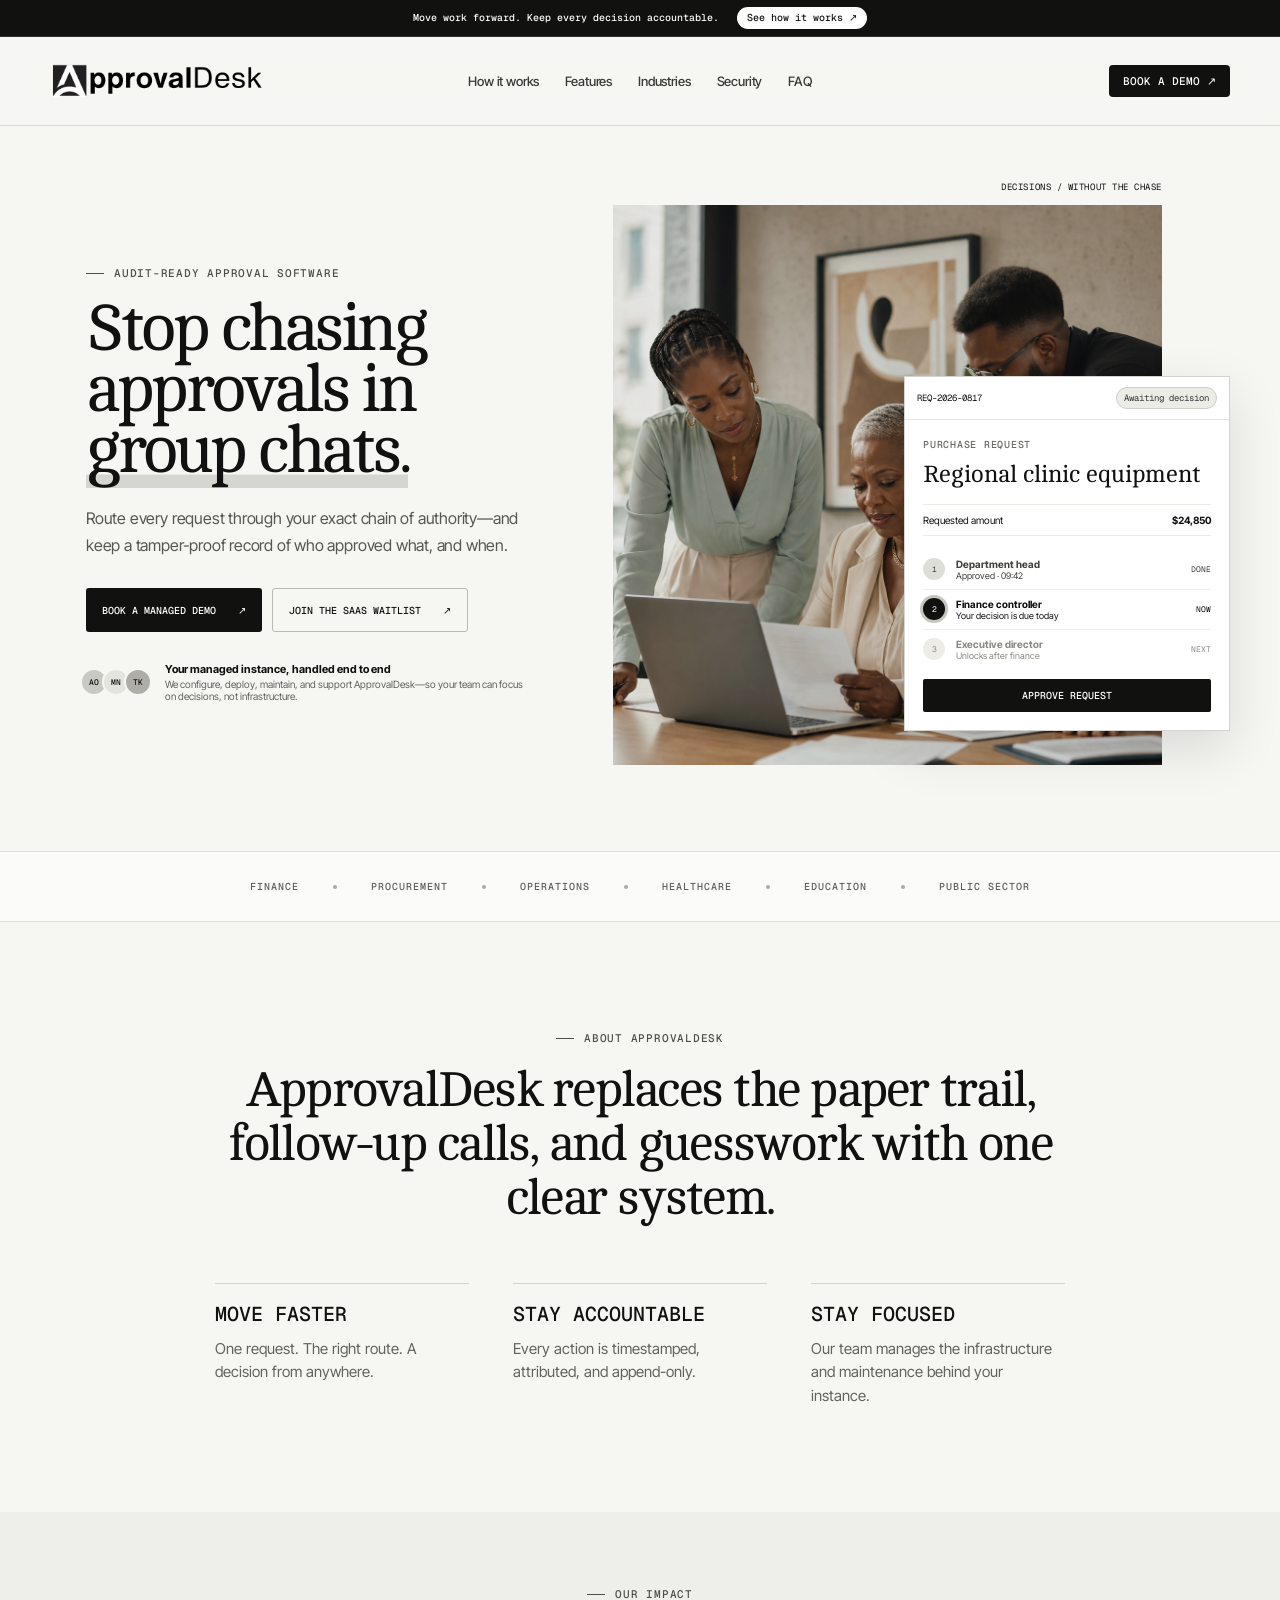
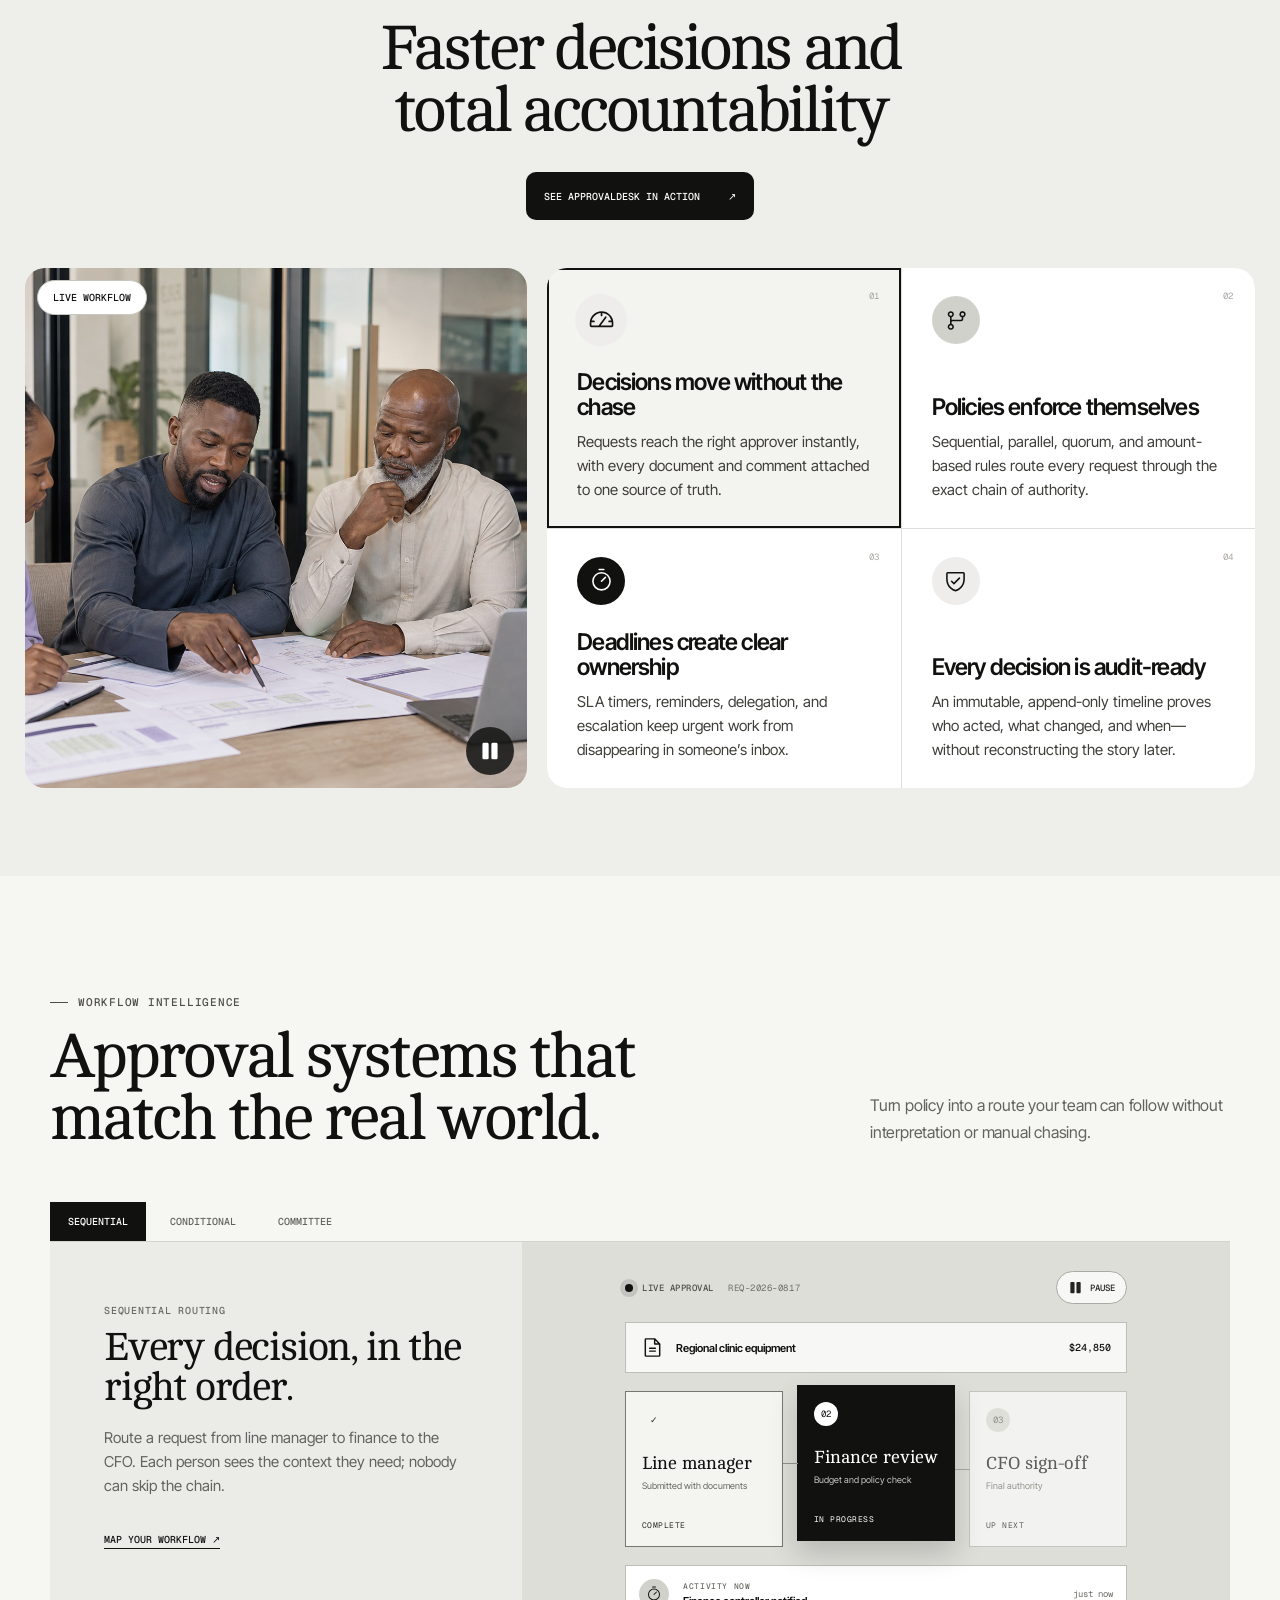
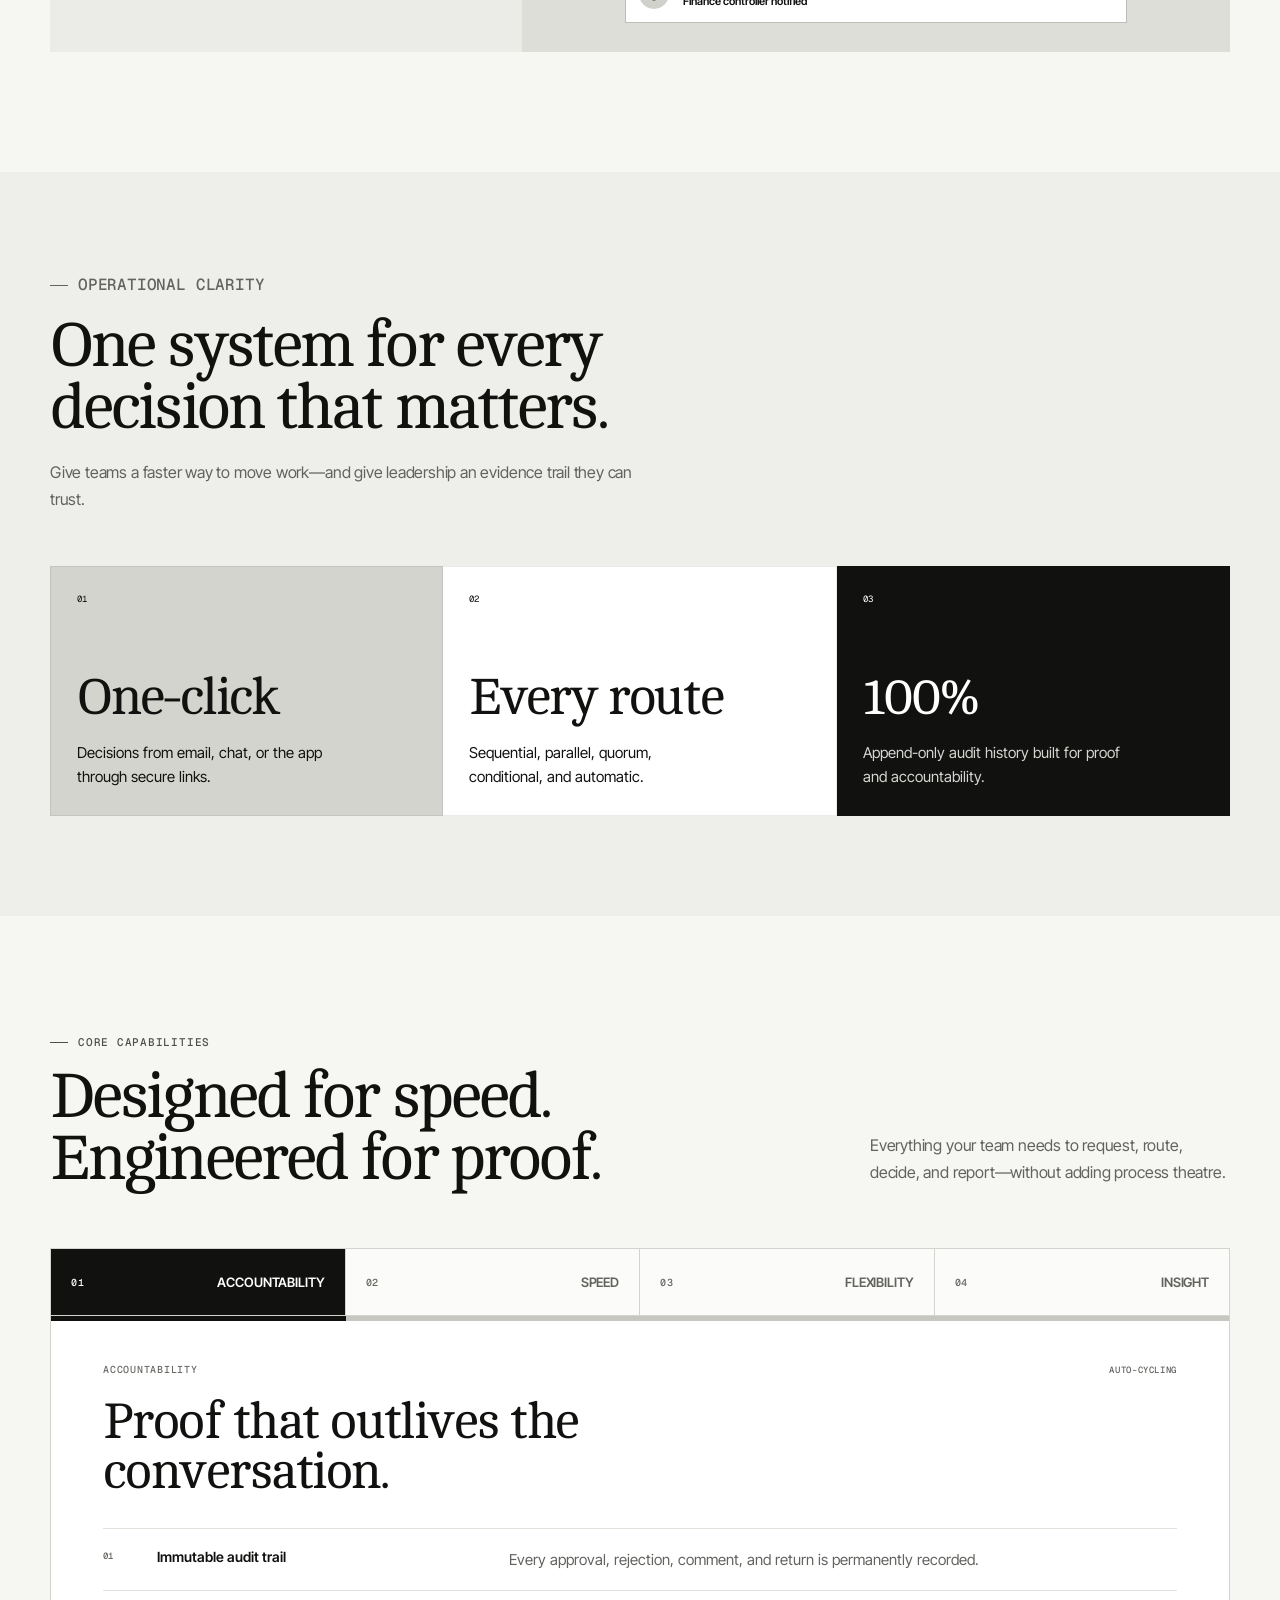
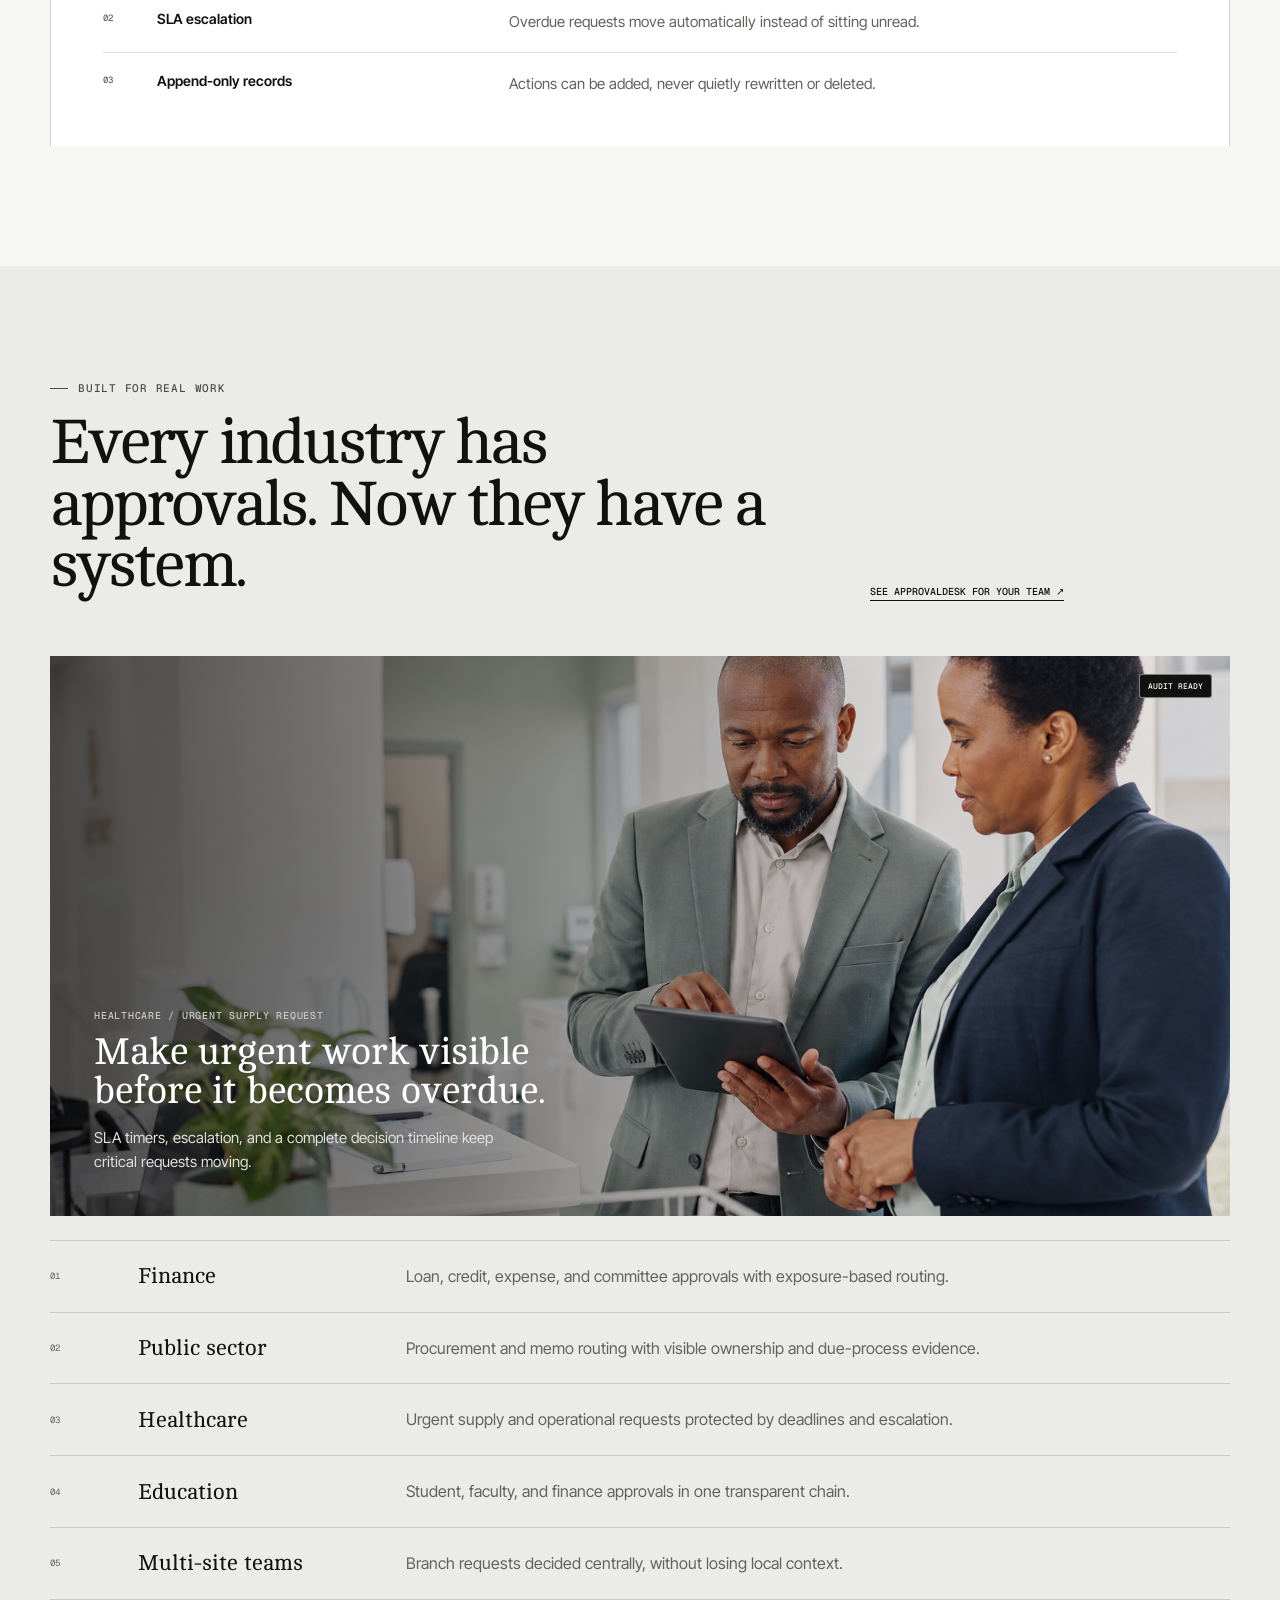
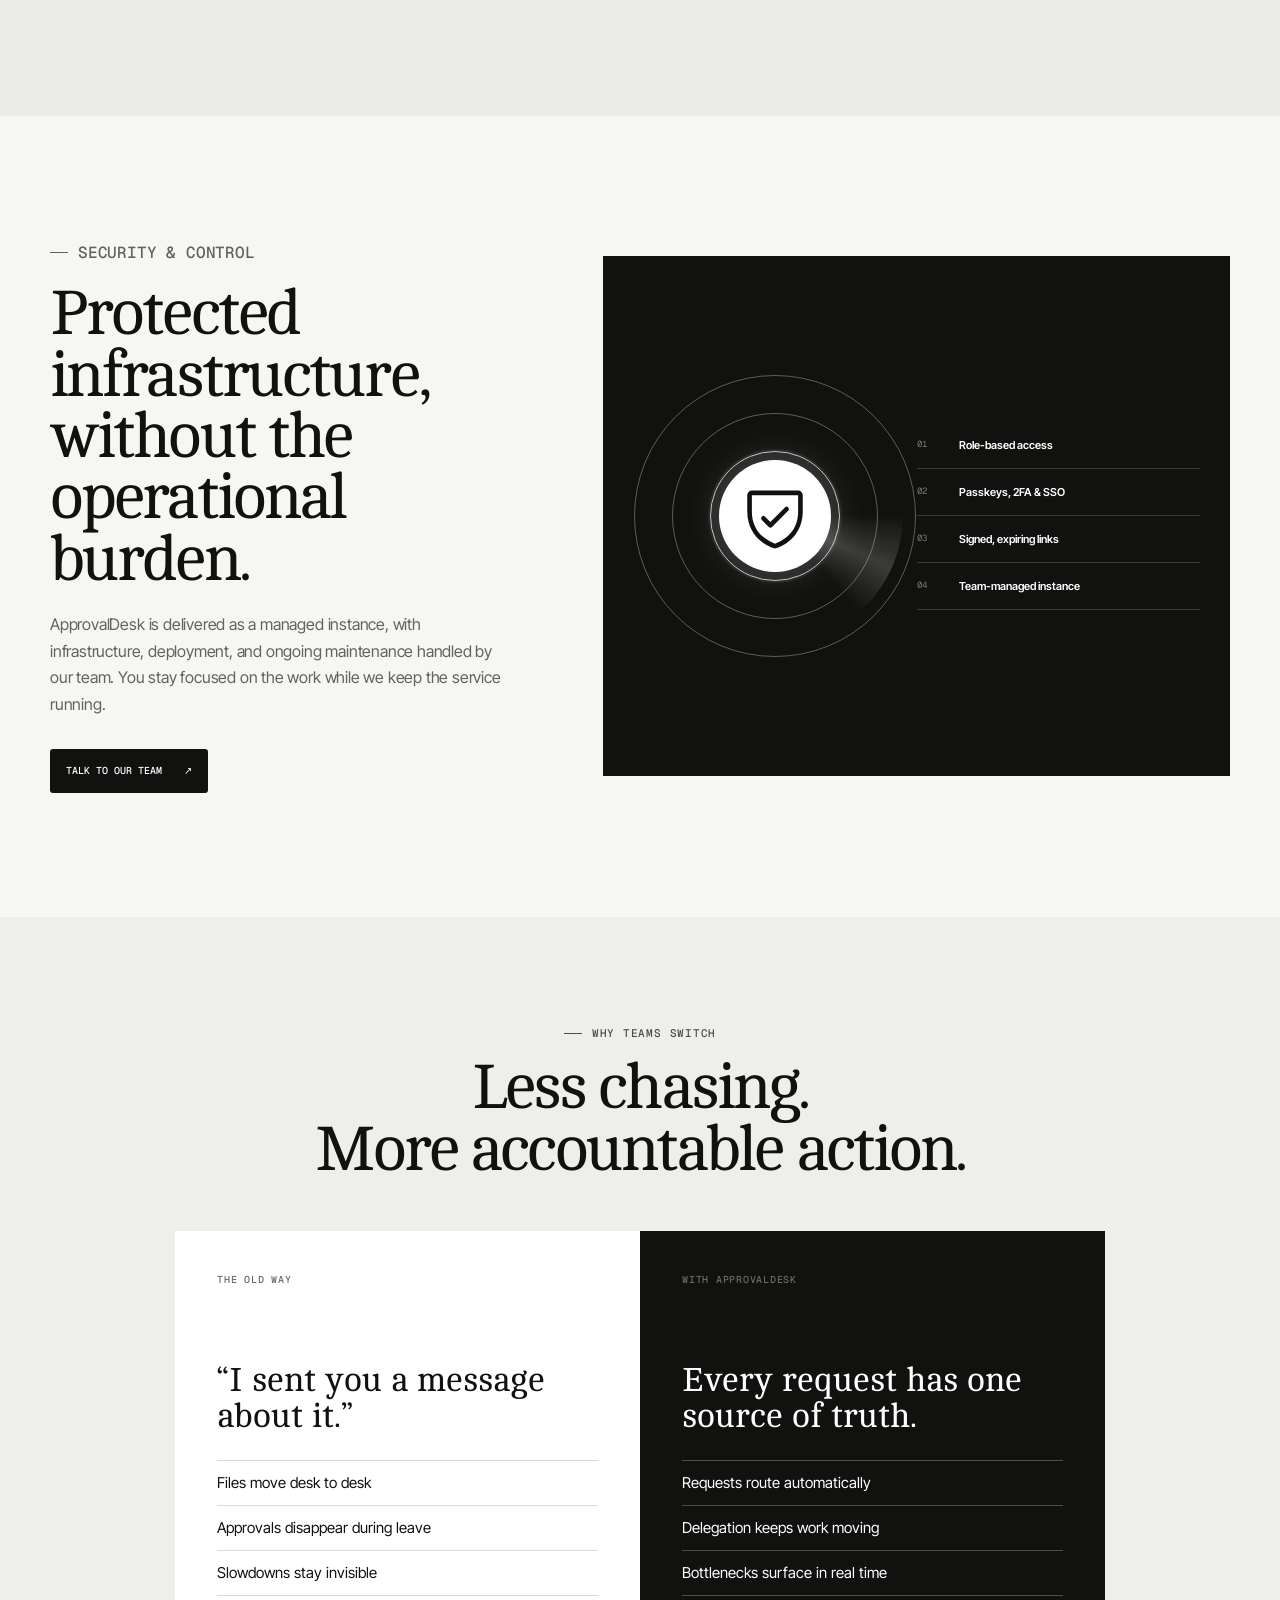
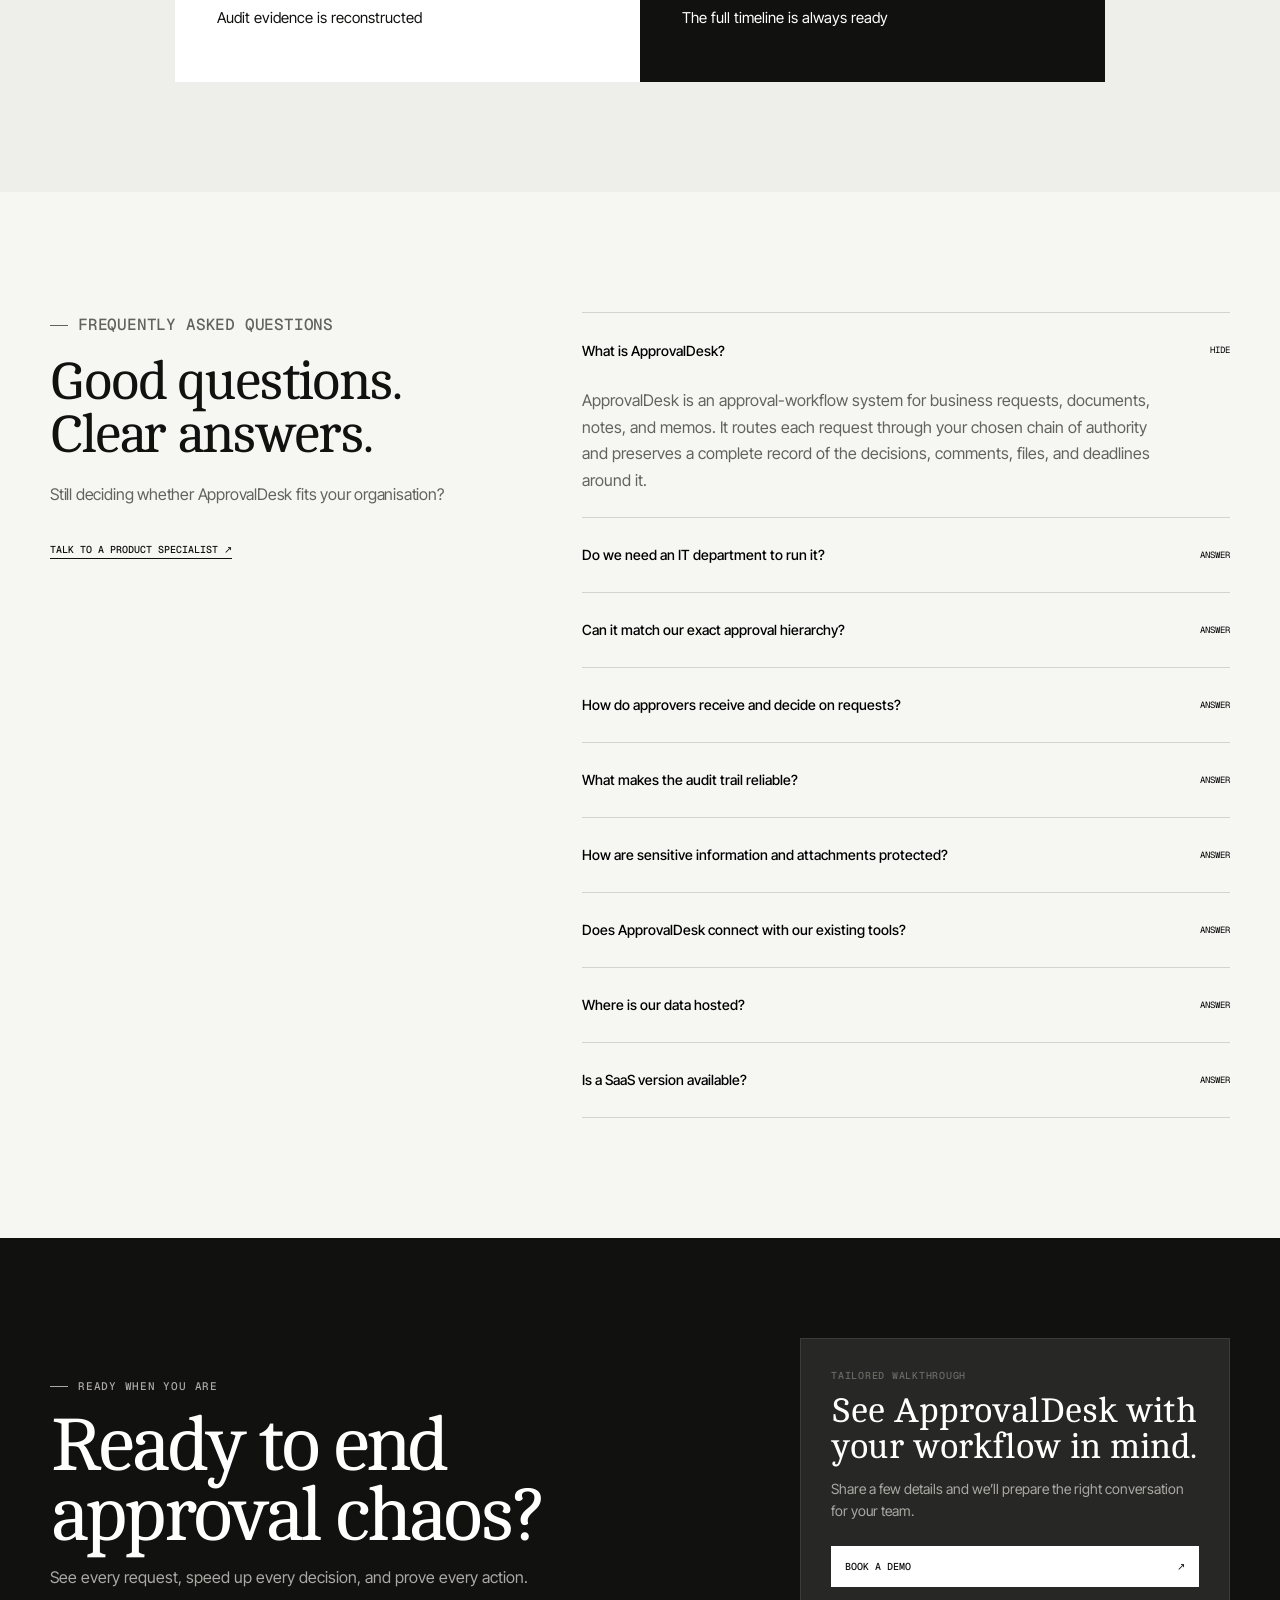
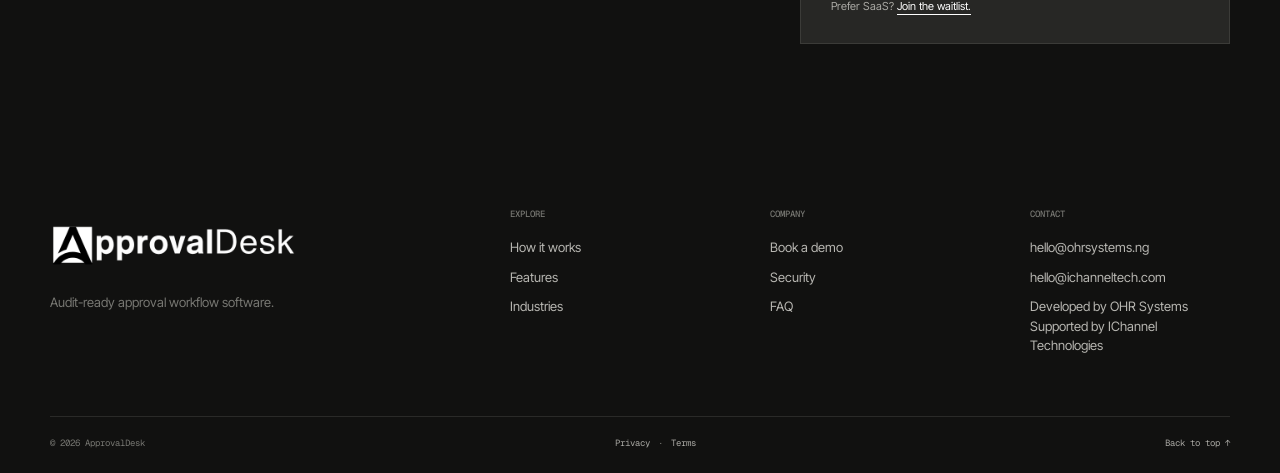
==== index.html @ 4d2e0517 "beta-v" ====
<!doctype html>
<html lang="en-NG">
  <head>
    <meta charset="UTF-8" />
    <meta name="viewport" content="width=device-width, initial-scale=1.0" />
    <link rel="preload" href="./public/fonts/cambo-latin-400.woff2" as="font" type="font/woff2" crossorigin />
    <link rel="preload" href="./public/fonts/inter-tight-latin.woff2" as="font" type="font/woff2" crossorigin />
    <link rel="icon" href="./public/images/brand/approvaldesk-logo-dark.png" type="image/png" />
    <link rel="stylesheet" href="./src/styles.css" />
    <link rel="stylesheet" href="./src/lead-modal.css" />
    <meta name="description" content="ApprovalDesk is managed, audit-ready approval workflow software for businesses. Route requests, automate decisions, and keep an accountable record of every action." />
    <meta name="robots" content="index, follow, max-image-preview:large, max-snippet:-1, max-video-preview:-1" />
    <meta name="author" content="OHR Systems" />
    <meta name="application-name" content="ApprovalDesk" />
    <meta name="theme-color" content="#111110" />
    <link rel="canonical" href="https://approvaldesk.ng/" />

    <meta property="og:type" content="website" />
    <meta property="og:site_name" content="ApprovalDesk" />
    <meta property="og:locale" content="en_NG" />
    <meta property="og:url" content="https://approvaldesk.ng/" />
    <meta property="og:title" content="ApprovalDesk — Audit-ready approval workflows" />
    <meta property="og:description" content="Move work forward with managed approval workflows, clear ownership, and an accountable decision record." />
    <meta property="og:image" content="https://approvaldesk.ng/images/social/approvaldesk-social-card.png" />
    <meta property="og:image:secure_url" content="https://approvaldesk.ng/images/social/approvaldesk-social-card.png" />
    <meta property="og:image:type" content="image/png" />
    <meta property="og:image:width" content="1731" />
    <meta property="og:image:height" content="909" />
    <meta property="og:image:alt" content="ApprovalDesk approval workflow for accountable business decisions" />

    <meta name="twitter:card" content="summary_large_image" />
    <meta name="twitter:title" content="ApprovalDesk — Audit-ready approval workflows" />
    <meta name="twitter:description" content="Move work forward with managed approval workflows, clear ownership, and an accountable decision record." />
    <meta name="twitter:image" content="https://approvaldesk.ng/images/social/approvaldesk-social-card.png" />
    <meta name="twitter:image:alt" content="ApprovalDesk approval workflow for accountable business decisions" />

    <script type="application/ld+json">
      {
        "@context": "https://schema.org",
        "@graph": [
          {
            "@type": "Organization",
            "@id": "https://approvaldesk.ng/#organization",
            "name": "OHR Systems",
            "url": "https://approvaldesk.ng/",
            "email": "hello@ohrsystems.ng",
            "address": { "@type": "PostalAddress", "addressCountry": "NG" },
            "contactPoint": [
              { "@type": "ContactPoint", "email": "hello@ohrsystems.ng", "contactType": "sales and privacy enquiries", "availableLanguage": "English" },
              { "@type": "ContactPoint", "email": "hello@ichanneltech.com", "contactType": "implementation and support", "availableLanguage": "English" }
            ]
          },
          {
            "@type": "WebSite",
            "@id": "https://approvaldesk.ng/#website",
            "url": "https://approvaldesk.ng/",
            "name": "ApprovalDesk",
            "publisher": { "@id": "https://approvaldesk.ng/#organization" },
            "inLanguage": "en-NG"
          },
          {
            "@type": "SoftwareApplication",
            "@id": "https://approvaldesk.ng/#software",
            "name": "ApprovalDesk",
            "url": "https://approvaldesk.ng/",
            "applicationCategory": "BusinessApplication",
            "applicationSubCategory": "Approval workflow software",
            "operatingSystem": "Web",
            "description": "Managed, audit-ready approval workflow software for routing business requests, automating decisions, and keeping an accountable record of every action.",
            "provider": { "@id": "https://approvaldesk.ng/#organization" },
            "offers": { "@type": "Offer", "availability": "https://schema.org/InStock", "description": "Managed instance available on request. SaaS version coming soon." }
          },
          {
            "@type": "FAQPage",
            "@id": "https://approvaldesk.ng/#faq",
            "mainEntity": [
              { "@type": "Question", "name": "What is ApprovalDesk?", "acceptedAnswer": { "@type": "Answer", "text": "ApprovalDesk is an approval-workflow system for business requests, documents, notes, and memos. It routes each request through your chosen chain of authority and preserves a complete record of the decisions, comments, files, and deadlines around it." } },
              { "@type": "Question", "name": "Do we need an IT department to run it?", "acceptedAnswer": { "@type": "Answer", "text": "No. ApprovalDesk is delivered as a managed instance. OHR Systems develops the product, while IChannel Technologies provides implementation and support. Our teams handle the infrastructure, deployment, and ongoing maintenance so your organisation can stay focused on its work." } },
              { "@type": "Question", "name": "Can it match our exact approval hierarchy?", "acceptedAnswer": { "@type": "Answer", "text": "Yes. Workflows can be sequential, parallel, committee or quorum-based, conditional by amount or other rules, automatically approved, escalated, or delegated. Published workflow versions remain attached to the requests that used them, so later changes do not rewrite history." } },
              { "@type": "Question", "name": "Where is our data hosted?", "acceptedAnswer": { "@type": "Answer", "text": "Your data is hosted in a managed ApprovalDesk instance operated and maintained by our team. We discuss your security, access, backup, and data-location requirements during onboarding and document the agreed service arrangements." } },
              { "@type": "Question", "name": "Is a SaaS version available?", "acceptedAnswer": { "@type": "Answer", "text": "Not yet. The current product is a managed instance supported by our team. A separate SaaS version is coming soon; talk to us if you would like to join the waitlist." } }
            ]
          }
        ]
      }
    </script>
    <title>ApprovalDesk — Audit-ready approval workflows</title>
  </head>
  <body>
    <!-- STATIC_APP_START --><link rel="preload" as="image" href="./public/images/brand/approvaldesk-logo-dark.png"/><link rel="preload" as="image" href="./public/images/sections/hero-team.png"/><link rel="preload" as="image" href="./public/images/sections/workflow-team.png"/><link rel="preload" as="image" href="./public/images/sections/healthcare-team.png"/><link rel="preload" as="image" href="./public/images/brand/approvaldesk-logo-white.png"/><div id="top"><div class="announce">Move work forward. Keep every decision accountable.<a href="#how">See how it works ↗</a></div><header class="site-header"><div class="nav-shell"><a class="brand" href="#top" aria-label="ApprovalDesk home"><img src="./public/images/brand/approvaldesk-logo-dark.png" alt="ApprovalDesk"/></a><nav class="nav-links "><a href="#how">How it works</a><a href="#features">Features</a><a href="#industries">Industries</a><a href="#security">Security</a><a href="#faq">FAQ</a></nav><a class="nav-cta" href="#demo">Book a demo ↗</a><button class="menu-button">Menu</button></div></header><main><section class="hero section-shell"><div class="hero-copy"><p class="eyebrow"><span></span>Audit-ready approval software</p><h1>Stop chasing approvals in <em>group chats.</em></h1><p class="hero-lede">Route every request through your exact chain of authority—and keep a tamper-proof record of who approved what, and when.</p><div class="hero-actions"><a class="button button-primary" href="#demo"><span>Book a managed demo</span><span>↗</span></a><a class="button button-secondary" href="#demo"><span>Join the SaaS waitlist</span><span>↗</span></a></div><div class="hero-proof"><div class="avatars"><span>AO</span><span>MN</span><span>TK</span></div><div><b>Your managed instance, handled end to end</b><small>We configure, deploy, maintain, and support ApprovalDesk—so your team can focus on decisions, not infrastructure.</small></div></div></div><div class="hero-visual"><img src="./public/images/sections/hero-team.png" alt="Operations leaders reviewing an approval request"/><div class="hero-card-wrap"><div class="approval-card"><div class="approval-top"><span>REQ-2026-0817</span><span class="status">Awaiting decision</span></div><div class="approval-body"><p class="micro">PURCHASE REQUEST</p><h3>Regional clinic equipment</h3><div class="amount-row"><span>Requested amount</span><strong>$24,850</strong></div><div class="timeline"><div class="timeline-row done"><i>1</i><div><b>Department head</b><small>Approved · 09:42</small></div><em>Done</em></div><div class="timeline-row current"><i>2</i><div><b>Finance controller</b><small>Your decision is due today</small></div><em>Now</em></div><div class="timeline-row"><i>3</i><div><b>Executive director</b><small>Unlocks after finance</small></div><em>Next</em></div></div><button class="approve-button">Approve request</button></div></div></div><p class="image-label">DECISIONS / WITHOUT THE CHASE</p></div></section><section class="trust-strip"><div class="logo-ticker"><span>FINANCE</span><i></i><span>PROCUREMENT</span><i></i><span>OPERATIONS</span><i></i><span>HEALTHCARE</span><i></i><span>EDUCATION</span><i></i><span>PUBLIC SECTOR</span></div></section><section class="intro section-shell"><p class="eyebrow"><span></span>About ApprovalDesk</p><h2>ApprovalDesk replaces the paper trail, follow-up calls, and guesswork with one clear system.</h2><div class="intro-notes"><div><b>Move faster</b><p>One request. The right route. A decision from anywhere.</p></div><div><b>Stay accountable</b><p>Every action is timestamped, attributed, and append-only.</p></div><div><b>Stay focused</b><p>Our team manages the infrastructure and maintenance behind your instance.</p></div></div></section><section class="impact" id="how"><div class="section-shell impact-shell"><div class="impact-heading"><p class="eyebrow"><span></span>Our impact</p><h2>Faster decisions and<br/> total accountability</h2><a class="impact-cta" href="#demo">See ApprovalDesk in action <span>↗</span></a></div><div class="impact-grid"><div class="impact-image"><img src="./public/images/sections/workflow-team.png" alt="Operations team reviewing an approval workflow"/><span class="photo-chip">LIVE WORKFLOW</span><button class="impact-playback" type="button" aria-label="Pause outcome highlights"><svg xmlns="http://www.w3.org/2000/svg" width="22" height="22" fill="currentColor" viewBox="0 0 256 256"><path d="M216,48V208a16,16,0,0,1-16,16H160a16,16,0,0,1-16-16V48a16,16,0,0,1,16-16h40A16,16,0,0,1,216,48ZM96,32H56A16,16,0,0,0,40,48V208a16,16,0,0,0,16,16H96a16,16,0,0,0,16-16V48A16,16,0,0,0,96,32Z"></path></svg></button></div><div class="impact-cards"><article class="impact-card active"><span class="impact-icon neutral"><svg xmlns="http://www.w3.org/2000/svg" width="25" height="25" fill="currentColor" viewBox="0 0 256 256"><path d="M207.06,72.67A111.24,111.24,0,0,0,128,40h-.4C66.07,40.21,16,91,16,153.13V176a16,16,0,0,0,16,16H224a16,16,0,0,0,16-16V152A111.25,111.25,0,0,0,207.06,72.67ZM224,176H119.71l54.76-75.3a8,8,0,0,0-12.94-9.42L99.92,176H32V153.13c0-3.08.15-6.12.43-9.13H56a8,8,0,0,0,0-16H35.27c10.32-38.86,44-68.24,84.73-71.66V80a8,8,0,0,0,16,0V56.33A96.14,96.14,0,0,1,221,128H200a8,8,0,0,0,0,16h23.67c.21,2.65.33,5.31.33,8Z"></path></svg></span><div><h3>Decisions move without the chase</h3><p>Requests reach the right approver instantly, with every document and comment attached to one source of truth.</p></div><span class="impact-index">01</span></article><article class="impact-card "><span class="impact-icon lilac"><svg xmlns="http://www.w3.org/2000/svg" width="25" height="25" fill="currentColor" viewBox="0 0 256 256"><path d="M232,64a32,32,0,1,0-40,31v17a8,8,0,0,1-8,8H96a23.84,23.84,0,0,0-8,1.38V95a32,32,0,1,0-16,0v66a32,32,0,1,0,16,0V144a8,8,0,0,1,8-8h88a24,24,0,0,0,24-24V95A32.06,32.06,0,0,0,232,64ZM64,64A16,16,0,1,1,80,80,16,16,0,0,1,64,64ZM96,192a16,16,0,1,1-16-16A16,16,0,0,1,96,192ZM200,80a16,16,0,1,1,16-16A16,16,0,0,1,200,80Z"></path></svg></span><div><h3>Policies enforce themselves</h3><p>Sequential, parallel, quorum, and amount-based rules route every request through the exact chain of authority.</p></div><span class="impact-index">02</span></article><article class="impact-card "><span class="impact-icon mint"><svg xmlns="http://www.w3.org/2000/svg" width="25" height="25" fill="currentColor" viewBox="0 0 256 256"><path d="M128,40a96,96,0,1,0,96,96A96.11,96.11,0,0,0,128,40Zm0,176a80,80,0,1,1,80-80A80.09,80.09,0,0,1,128,216ZM173.66,90.34a8,8,0,0,1,0,11.32l-40,40a8,8,0,0,1-11.32-11.32l40-40A8,8,0,0,1,173.66,90.34ZM96,16a8,8,0,0,1,8-8h48a8,8,0,0,1,0,16H104A8,8,0,0,1,96,16Z"></path></svg></span><div><h3>Deadlines create clear ownership</h3><p>SLA timers, reminders, delegation, and escalation keep urgent work from disappearing in someone’s inbox.</p></div><span class="impact-index">03</span></article><article class="impact-card "><span class="impact-icon neutral"><svg xmlns="http://www.w3.org/2000/svg" width="25" height="25" fill="currentColor" viewBox="0 0 256 256"><path d="M208,40H48A16,16,0,0,0,32,56v56c0,52.72,25.52,84.67,46.93,102.19,23.06,18.86,46,25.26,47,25.53a8,8,0,0,0,4.2,0c1-.27,23.91-6.67,47-25.53C198.48,196.67,224,164.72,224,112V56A16,16,0,0,0,208,40Zm0,72c0,37.07-13.66,67.16-40.6,89.42A129.3,129.3,0,0,1,128,223.62a128.25,128.25,0,0,1-38.92-21.81C61.82,179.51,48,149.3,48,112l0-56,160,0ZM82.34,141.66a8,8,0,0,1,11.32-11.32L112,148.69l50.34-50.35a8,8,0,0,1,11.32,11.32l-56,56a8,8,0,0,1-11.32,0Z"></path></svg></span><div><h3>Every decision is audit-ready</h3><p>An immutable, append-only timeline proves who acted, what changed, and when—without reconstructing the story later.</p></div><span class="impact-index">04</span></article></div></div></div></section><section class="systems section-shell"><div class="section-heading split"><div><p class="eyebrow"><span></span>Workflow intelligence</p><h2>Approval systems that match the real world.</h2></div><p>Turn policy into a route your team can follow without interpretation or manual chasing.</p></div><div class="workflow-tabs"><button aria-selected="true">Sequential</button><button aria-selected="false">Conditional</button><button aria-selected="false">Committee</button></div><div class="workflow-stage"><div class="workflow-copy"><p class="micro">SEQUENTIAL ROUTING</p><h3>Every decision, in the right order.</h3><p>Route a request from line manager to finance to the CFO. Each person sees the context they need; nobody can skip the chain.</p><a href="#demo">Map your workflow ↗</a></div><div class="workflow-map"><div class="workflow-demo-bar"><div><span class="live-dot"></span><span>Live approval</span><b>REQ-2026-0817</b></div><button type="button" aria-label="Pause approval workflow"><svg xmlns="http://www.w3.org/2000/svg" width="15" height="15" fill="currentColor" viewBox="0 0 256 256"><path d="M216,48V208a16,16,0,0,1-16,16H160a16,16,0,0,1-16-16V48a16,16,0,0,1,16-16h40A16,16,0,0,1,216,48ZM96,32H56A16,16,0,0,0,40,48V208a16,16,0,0,0,16,16H96a16,16,0,0,0,16-16V48A16,16,0,0,0,96,32Z"></path></svg><span>Pause</span></button></div><div class="workflow-request"><svg xmlns="http://www.w3.org/2000/svg" width="23" height="23" fill="currentColor" viewBox="0 0 256 256"><path d="M213.66,82.34l-56-56A8,8,0,0,0,152,24H56A16,16,0,0,0,40,40V216a16,16,0,0,0,16,16H200a16,16,0,0,0,16-16V88A8,8,0,0,0,213.66,82.34ZM160,51.31,188.69,80H160ZM200,216H56V40h88V88a8,8,0,0,0,8,8h48V216Zm-32-80a8,8,0,0,1-8,8H96a8,8,0,0,1,0-16h64A8,8,0,0,1,168,136Zm0,32a8,8,0,0,1-8,8H96a8,8,0,0,1,0-16h64A8,8,0,0,1,168,168Z"></path></svg><div><span>Regional clinic equipment</span><b>$24,850</b></div></div><div class="workflow-route"><button type="button" class="map-node current" aria-label="Line manager: current"><span class="node-number">01</span><b>Line manager</b><small>Submitted with documents</small><em>In progress</em></button><button type="button" class="map-node pending" aria-label="Finance review: pending"><span class="node-number">02</span><b>Finance review</b><small>Budget and policy check</small><em>Up next</em></button><button type="button" class="map-node pending" aria-label="CFO sign-off: pending"><span class="node-number">03</span><b>CFO sign-off</b><small>Final authority</small><em>Up next</em></button></div><div class="workflow-event" aria-live="polite"><span class="event-icon"><svg xmlns="http://www.w3.org/2000/svg" width="16" height="16" fill="currentColor" viewBox="0 0 256 256"><path d="M128,40a96,96,0,1,0,96,96A96.11,96.11,0,0,0,128,40Zm0,176a80,80,0,1,1,80-80A80.09,80.09,0,0,1,128,216ZM173.66,90.34a8,8,0,0,1,0,11.32l-40,40a8,8,0,0,1-11.32-11.32l40-40A8,8,0,0,1,173.66,90.34ZM96,16a8,8,0,0,1,8-8h48a8,8,0,0,1,0,16H104A8,8,0,0,1,96,16Z"></path></svg></span><div><small>ACTIVITY NOW</small><b>Request received and validated</b></div><span class="event-time">just now</span></div></div></div></section><section class="metrics"><div class="section-shell"><div class="metric-intro"><p class="eyebrow"><span></span>Operational clarity</p><h2>One system for every decision that matters.</h2><p>Give teams a faster way to move work—and give leadership an evidence trail they can trust.</p></div><div class="metric-cards"><div class="metric-card lilac"><strong>01</strong><h3>One-click</h3><p>Decisions from email, chat, or the app through secure links.</p></div><div class="metric-card paper"><strong>02</strong><h3>Every route</h3><p>Sequential, parallel, quorum, conditional, and automatic.</p></div><div class="metric-card mint"><strong>03</strong><h3>100%</h3><p>Append-only audit history built for proof and accountability.</p></div></div></div></section><section class="features section-shell" id="features"><div class="section-heading split"><div><p class="eyebrow"><span></span>Core capabilities</p><h2>Designed for speed.<br/>Engineered for proof.</h2></div><p>Everything your team needs to request, route, decide, and report—without adding process theatre.</p></div><div class="feature-tabs" role="tablist" aria-label="ApprovalDesk capabilities"><button id="feature-tab-accountability" type="button" role="tab" aria-selected="true" aria-controls="feature-panel-accountability" tabindex="0">01 <span>Accountability</span></button><button id="feature-tab-speed" type="button" role="tab" aria-selected="false" aria-controls="feature-panel-speed" tabindex="-1">02 <span>Speed</span></button><button id="feature-tab-flexibility" type="button" role="tab" aria-selected="false" aria-controls="feature-panel-flexibility" tabindex="-1">03 <span>Flexibility</span></button><button id="feature-tab-insight" type="button" role="tab" aria-selected="false" aria-controls="feature-panel-insight" tabindex="-1">04 <span>Insight</span></button></div><div class="feature-layout feature-tab-layout"><div class="feature-progress active" aria-hidden="true"></div><div class="feature-progress " aria-hidden="true"></div><div class="feature-progress " aria-hidden="true"></div><div class="feature-progress " aria-hidden="true"></div><div class="feature-groups" id="feature-panel-accountability" role="tabpanel" aria-labelledby="feature-tab-accountability"><article class="feature-group"><div class="feature-group-top"><p class="micro">ACCOUNTABILITY</p><span>AUTO-CYCLING</span></div><h3>Proof that outlives the conversation.</h3><div class="feature-row"><span class="feature-row-index">01</span><b>Immutable audit trail</b><p>Every approval, rejection, comment, and return is permanently recorded.</p></div><div class="feature-row"><span class="feature-row-index">02</span><b>SLA escalation</b><p>Overdue requests move automatically instead of sitting unread.</p></div><div class="feature-row"><span class="feature-row-index">03</span><b>Append-only records</b><p>Actions can be added, never quietly rewritten or deleted.</p></div></article></div></div></section><section class="industries" id="industries"><div class="section-shell"><div class="section-heading split"><div><p class="eyebrow"><span></span>Built for real work</p><h2>Every industry has approvals. Now they have a system.</h2></div><a class="text-link" href="#demo">See ApprovalDesk for your team ↗</a></div><div class="case-feature"><img src="./public/images/sections/healthcare-team.png" alt="Healthcare administrators acting on an equipment request"/><div class="case-overlay"><p class="micro">HEALTHCARE / URGENT SUPPLY REQUEST</p><h3>Make urgent work visible before it becomes overdue.</h3><p>SLA timers, escalation, and a complete decision timeline keep critical requests moving.</p></div><span class="case-badge">AUDIT READY</span></div><div class="industry-list"><article><span>01</span><h3>Finance</h3><p>Loan, credit, expense, and committee approvals with exposure-based routing.</p></article><article><span>02</span><h3>Public sector</h3><p>Procurement and memo routing with visible ownership and due-process evidence.</p></article><article><span>03</span><h3>Healthcare</h3><p>Urgent supply and operational requests protected by deadlines and escalation.</p></article><article><span>04</span><h3>Education</h3><p>Student, faculty, and finance approvals in one transparent chain.</p></article><article><span>05</span><h3>Multi-site teams</h3><p>Branch requests decided centrally, without losing local context.</p></article></div></div></section><section class="security section-shell" id="security"><div class="security-copy"><p class="eyebrow"><span></span>Security &amp; control</p><h2>Protected infrastructure, without the operational burden.</h2><p>ApprovalDesk is delivered as a managed instance, with infrastructure, deployment, and ongoing maintenance handled by our team. You stay focused on the work while we keep the service running.</p><a class="button button-primary" href="#demo"><span>Talk to our team</span><span>↗</span></a></div><div class="security-panel"><div class="radar" aria-label="Protected records"><span class="pulse p1"></span><span class="pulse p2"></span><span class="pulse p3"></span><span class="security-sweep" aria-hidden="true"></span><div class="radar-center"><svg xmlns="http://www.w3.org/2000/svg" width="74" height="74" fill="currentColor" viewBox="0 0 256 256" aria-hidden="true"><path d="M208,40H48A16,16,0,0,0,32,56v56c0,52.72,25.52,84.67,46.93,102.19,23.06,18.86,46,25.26,47,25.53a8,8,0,0,0,4.2,0c1-.27,23.91-6.67,47-25.53C198.48,196.67,224,164.72,224,112V56A16,16,0,0,0,208,40Zm0,72c0,37.07-13.66,67.16-40.6,89.42A129.3,129.3,0,0,1,128,223.62a128.25,128.25,0,0,1-38.92-21.81C61.82,179.51,48,149.3,48,112l0-56,160,0ZM82.34,141.66a8,8,0,0,1,11.32-11.32L112,148.69l50.34-50.35a8,8,0,0,1,11.32,11.32l-56,56a8,8,0,0,1-11.32,0Z"></path></svg></div></div><div class="security-list"><p><span>01</span><b>Role-based access</b></p><p><span>02</span><b>Passkeys, 2FA &amp; SSO</b></p><p><span>03</span><b>Signed, expiring links</b></p><p><span>04</span><b>Team-managed instance</b></p></div></div></section><section class="comparison"><div class="section-shell"><div class="section-heading centered"><p class="eyebrow"><span></span>Why teams switch</p><h2>Less chasing.<br/>More accountable action.</h2></div><div class="compare-grid"><div class="compare-card old"><p class="micro">THE OLD WAY</p><h3>“I sent you a message about it.”</h3><ul><li>Files move desk to desk</li><li>Approvals disappear during leave</li><li>Slowdowns stay invisible</li><li>Audit evidence is reconstructed</li></ul></div><div class="compare-card new"><p class="micro">WITH APPROVALDESK</p><h3>Every request has one source of truth.</h3><ul><li>Requests route automatically</li><li>Delegation keeps work moving</li><li>Bottlenecks surface in real time</li><li>The full timeline is always ready</li></ul></div></div></div></section><section class="faq section-shell" id="faq"><div class="faq-title"><p class="eyebrow"><span></span>Frequently asked questions</p><h2>Good questions.<br/>Clear answers.</h2><p>Still deciding whether ApprovalDesk fits your organisation?</p><a href="#demo">Talk to a product specialist ↗</a></div><div class="faq-list"><article class="open"><button><span>What is ApprovalDesk?</span><em>Hide</em></button><div><p>ApprovalDesk is an approval-workflow system for business requests, documents, notes, and memos. It routes each request through your chosen chain of authority and preserves a complete record of the decisions, comments, files, and deadlines around it.</p></div></article><article class=""><button><span>Do we need an IT department to run it?</span><em>Answer</em></button><div><p>No. ApprovalDesk is delivered as a managed instance. OHR Systems develops the product, while IChannel Technologies provides implementation and support. Our teams handle the infrastructure, deployment, and ongoing maintenance so your organisation can stay focused on its work.</p></div></article><article class=""><button><span>Can it match our exact approval hierarchy?</span><em>Answer</em></button><div><p>Yes. Workflows can be sequential, parallel, committee or quorum-based, conditional by amount or other rules, automatically approved, escalated, or delegated. Published workflow versions remain attached to the requests that used them, so later changes do not rewrite history.</p></div></article><article class=""><button><span>How do approvers receive and decide on requests?</span><em>Answer</em></button><div><p>Approvers work from a focused decision queue and can also receive time-limited links through email or enabled messaging channels. They can approve, approve with conditions, reject, return, request information, delegate, or escalate when the workflow permits.</p></div></article><article class=""><button><span>What makes the audit trail reliable?</span><em>Answer</em></button><div><p>ApprovalDesk adds every decision, revision, reminder, delegation, and workflow event as a new history entry. Recorded actions cannot be silently edited or removed. Authorised administrators and auditors can also create verifiable evidence packs for individual requests.</p></div></article><article class=""><button><span>How are sensitive information and attachments protected?</span><em>Answer</em></button><div><p>Your organisation controls roles and field-level access. Sensitive answers can be hidden from unauthorised users and redacted from exports, while private attachments are delivered through short-lived signed links. Access to sensitive values can also be logged for review.</p></div></article><article class=""><button><span>Does ApprovalDesk connect with our existing tools?</span><em>Answer</em></button><div><p>ApprovalDesk can support notifications and post-approval actions through configured services such as Microsoft Teams, Slack, Google Drive, SharePoint, OneDrive, Gmail, Outlook, webhooks, and other approved messaging channels. We confirm the integrations included in your managed setup during onboarding.</p></div></article><article class=""><button><span>Where is our data hosted?</span><em>Answer</em></button><div><p>Your data is hosted in a managed ApprovalDesk instance operated and maintained by our team. We discuss your security, access, backup, and data-location requirements during onboarding and document the agreed service arrangements.</p></div></article><article class=""><button><span>Is a SaaS version available?</span><em>Answer</em></button><div><p>Not yet. The current product is a managed instance supported by our team. A separate SaaS version is coming soon; talk to us if you would like to join the waitlist.</p></div></article></div></section><section class="final-cta" id="demo"><div class="section-shell final-grid"><div><p class="eyebrow"><span></span>Ready when you are</p><h2>Ready to end approval chaos?</h2><p>See every request, speed up every decision, and prove every action.</p></div><div class="demo-invite"><p class="micro">TAILORED WALKTHROUGH</p><h3>See ApprovalDesk with your workflow in mind.</h3><p>Share a few details and we’ll prepare the right conversation for your team.</p><button type="button">Book a demo <span>↗</span></button><small>Prefer SaaS? <a href="#demo">Join the waitlist.</a></small></div></div></section></main><footer><div class="section-shell footer-grid"><div><a class="brand" href="#top" aria-label="ApprovalDesk home"><img src="./public/images/brand/approvaldesk-logo-white.png" alt="ApprovalDesk"/></a><p>Audit-ready approval workflow software.</p></div><div><b>Explore</b><a href="#how">How it works</a><a href="#features">Features</a><a href="#industries">Industries</a></div><div><b>Company</b><a href="#demo">Book a demo</a><a href="#security">Security</a><a href="#faq">FAQ</a></div><div><b>Contact</b><a href="mailto:hello@ohrsystems.ng">hello@ohrsystems.ng</a><a href="mailto:hello@ichanneltech.com">hello@ichanneltech.com</a><p>Developed by OHR Systems<br/>Supported by IChannel Technologies</p></div></div><div class="section-shell footer-bottom"><span>© 2026 ApprovalDesk</span><span class="footer-legal"><a href="./privacy/index.html">Privacy</a><i>·</i><a href="./terms/index.html">Terms</a></span><a href="#top">Back to top ↑</a></div></footer></div><!-- STATIC_APP_END -->
    <script src="./src/static-main.js"></script>
  </body>
</html>
---- src/styles.css ----
@font-face{font-family:"Cambo";font-style:normal;font-weight:400;font-display:swap;src:url("../public/fonts/cambo-latin-400.woff2") format("woff2");unicode-range:U+0000-00FF,U+0131,U+0152-0153,U+02BB-02BC,U+02C6,U+02DA,U+02DC,U+0304,U+0308,U+0329,U+2000-206F,U+20AC,U+2122,U+2191,U+2193,U+2212,U+2215,U+FEFF,U+FFFD}
@font-face{font-family:"Geist Mono";font-style:normal;font-weight:400 500;font-display:swap;src:url("../public/fonts/geist-mono-latin.woff2") format("woff2");unicode-range:U+0000-00FF,U+0131,U+0152-0153,U+02BB-02BC,U+02C6,U+02DA,U+02DC,U+0304,U+0308,U+0329,U+2000-206F,U+20AC,U+2122,U+2191,U+2193,U+2212,U+2215,U+FEFF,U+FFFD}
@font-face{font-family:"Inter Tight";font-style:normal;font-weight:400 700;font-display:swap;src:url("../public/fonts/inter-tight-latin.woff2") format("woff2");unicode-range:U+0000-00FF,U+0131,U+0152-0153,U+02BB-02BC,U+02C6,U+02DA,U+02DC,U+0304,U+0308,U+0329,U+2000-206F,U+20AC,U+2122,U+2191,U+2193,U+2212,U+2215,U+FEFF,U+FFFD}
:root{font-family:"Inter Tight",Arial,sans-serif;color:#171716;background:#f8f7f7;font-synthesis:none;--ink:#171716;--paper:#f8f7f7;--white:#fff;--line:#deddd9;--muted:#6e6d69;--mint:#49f2ac;--mint-soft:#d8ffeb;--lilac:#efc6ee;--ui:"Inter Tight",Arial,sans-serif;--serif:"Cambo",Georgia,serif;--mono:"Geist Mono",monospace}*{box-sizing:border-box}html{scroll-behavior:smooth;scroll-padding-top:90px}body{margin:0;min-width:320px;min-height:100vh;background:var(--paper);color:var(--ink);-webkit-font-smoothing:antialiased}button,input,select{font:inherit}a{color:inherit}img{display:block;max-width:100%}p,h1,h2,h3{margin-top:0}.section-shell{width:min(1180px,calc(100% - 48px));margin:0 auto}
.announce{min-height:31px;background:#aefad6;display:flex;align-items:center;justify-content:center;gap:18px;padding:7px 24px;font:500 10px/1.4 var(--mono);text-align:center}.announce a{background:var(--lilac);border-radius:999px;padding:4px 10px;text-decoration:none}.site-header{position:sticky;top:0;z-index:30;background:rgba(248,247,247,.9);backdrop-filter:blur(14px);border-bottom:1px solid rgba(23,23,22,.08)}.nav-shell{width:min(1180px,calc(100% - 48px));height:72px;margin:0 auto;display:grid;grid-template-columns:1fr auto 1fr;align-items:center;gap:32px}.brand{display:inline-flex;align-items:center;gap:9px;width:fit-content;text-decoration:none;font-weight:600;letter-spacing:-.04em}.brand-dot{width:14px;height:14px;border-radius:50%;background:var(--mint);box-shadow:inset -4px -2px 0 rgba(0,0,0,.18)}.nav-links{display:flex;gap:26px}.nav-links a{text-decoration:none;font-size:13px;color:#494844}.nav-cta{justify-self:end;background:var(--lilac);padding:9px 14px;border-radius:4px;text-decoration:none;font:500 11px var(--mono);text-transform:uppercase}.menu-button{display:none;justify-self:end;border:0;background:transparent;font:500 12px var(--mono);text-transform:uppercase}
.eyebrow{margin-bottom:18px;display:flex;align-items:center;gap:10px;font:500 10px/1.2 var(--mono);letter-spacing:.08em;text-transform:uppercase;color:#4e4d49}.eyebrow span{width:18px;height:1px;background:currentColor}.hero{min-height:725px;display:grid;grid-template-columns:.88fr 1.12fr;gap:78px;align-items:center;padding-block:78px 86px}.hero-copy{padding-left:36px;position:relative;z-index:2}.hero h1{max-width:650px;margin-bottom:24px;font:400 clamp(54px,5.25vw,78px)/.91 var(--serif);letter-spacing:-.052em}.hero h1 em{font-style:normal;background:linear-gradient(transparent 66%,var(--lilac) 66%)}.hero-lede{max-width:560px;color:#575650;font-size:16px;line-height:1.65}.hero-actions{display:flex;flex-wrap:wrap;gap:10px;margin:30px 0}.button{min-height:44px;display:inline-flex;align-items:center;justify-content:space-between;gap:22px;border-radius:3px;padding:13px 16px;text-decoration:none;font:500 10px var(--mono);text-transform:uppercase;transition:.18s}.button:hover{transform:translateY(-2px)}.button-primary{background:var(--ink);color:white}.button-secondary{background:transparent;border:1px solid #bab9b5}.hero-proof{display:flex;align-items:center;gap:13px}.avatars{display:flex}.avatars span{width:28px;height:28px;display:grid;place-items:center;margin-left:-6px;border-radius:50%;border:2px solid var(--paper);background:#d7d4cd;font:500 8px var(--mono)}.avatars span:nth-child(2){background:var(--mint-soft)}.avatars span:nth-child(3){background:var(--lilac)}.hero-proof b,.hero-proof small{display:block}.hero-proof b{font-size:11px}.hero-proof small{margin-top:2px;font-size:10px;color:var(--muted)}.hero-visual{min-height:560px;position:relative;padding-right:68px}.hero-visual>img{width:100%;height:560px;object-fit:cover;object-position:center 37%;filter:saturate(.88) contrast(.96)}.hero-card-wrap{width:326px;position:absolute;right:0;bottom:34px}.image-label{position:absolute;top:-24px;right:68px;font:9px var(--mono);letter-spacing:.06em}.approval-card{background:white;border:1px solid #d5d3cd;box-shadow:0 18px 50px rgba(0,0,0,.12)}.approval-top{display:flex;justify-content:space-between;align-items:center;padding:10px 12px;border-bottom:1px solid #e6e4df;font:8px var(--mono)}.status{padding:4px 7px;border-radius:999px;background:#fff2dc;color:#8c5d05}.status.approved{background:var(--mint-soft);color:#126038}.approval-body{padding:18px}.micro{margin-bottom:10px;font:500 9px/1.4 var(--mono);letter-spacing:.08em;color:#6a6964}.approval-body h3{margin-bottom:16px;font:400 24px/1.05 var(--serif)}.amount-row{display:flex;justify-content:space-between;margin-bottom:14px;padding:9px 0;border-block:1px solid #eceae5;font-size:10px}.timeline-row{display:grid;grid-template-columns:24px 1fr auto;gap:9px;align-items:center;padding:8px 0;color:#8a8984}.timeline-row+.timeline-row{border-top:1px solid #efede8}.timeline-row i{width:22px;height:22px;display:grid;place-items:center;border-radius:50%;background:#eeece7;font:normal 8px var(--mono)}.timeline-row b,.timeline-row small{display:block}.timeline-row b{font-size:9px}.timeline-row small{font-size:8px}.timeline-row em{font:normal 7px var(--mono);text-transform:uppercase}.timeline-row.done{color:#2c6a4b}.timeline-row.done i{background:var(--mint-soft)}.timeline-row.current{color:var(--ink)}.timeline-row.current i{background:var(--ink);color:white;box-shadow:0 0 0 3px var(--mint-soft)}.approve-button{width:100%;margin-top:10px;border:0;border-radius:2px;background:var(--mint);padding:10px;font:500 9px var(--mono);text-transform:uppercase;cursor:pointer}
.trust-strip{overflow:hidden;border-block:1px solid #dfded9;background:#fbfbfa}.logo-ticker{min-width:max-content;display:flex;align-items:center;justify-content:center;gap:34px;padding:28px;color:#5e5d59;font:500 10px var(--mono);letter-spacing:.1em}.logo-ticker i{width:4px;height:4px;border-radius:50%;background:#aaa9a5}.intro{padding-block:110px 105px;text-align:center}.intro .eyebrow,.section-heading.centered .eyebrow{justify-content:center}.intro h2{width:min(850px,100%);margin:0 auto 58px;font:400 clamp(30px,4vw,50px)/1.08 var(--serif);letter-spacing:-.035em}.intro-notes{display:grid;grid-template-columns:repeat(3,1fr);gap:44px;width:min(850px,100%);margin:auto;text-align:left}.intro-notes div{padding-top:18px;border-top:1px solid var(--line)}.intro-notes b{font:500 11px var(--mono);text-transform:uppercase}.intro-notes p{margin:8px 0 0;color:var(--muted);font-size:12px;line-height:1.5}
.impact{padding:106px 0;background:#f1f0ef}.section-heading.centered{text-align:center}.section-heading h2{margin-bottom:50px;font:400 clamp(42px,5vw,66px)/.96 var(--serif);letter-spacing:-.045em}.impact-grid{display:grid;grid-template-columns:1.1fr .9fr;gap:26px;width:min(1000px,100%);margin:auto;background:white;padding:22px}.impact-image{min-height:550px;position:relative;overflow:hidden}.impact-image img{width:100%;height:100%;object-fit:cover}.photo-chip,.case-badge{position:absolute;background:var(--mint);padding:6px 8px;border-radius:3px;font:500 8px var(--mono)}.photo-chip{left:14px;top:14px}.steps-list{padding:8px 22px}.steps-list article{display:grid;grid-template-columns:36px 1fr;gap:16px;padding:25px 0;border-bottom:1px solid #e4e2dc}.steps-list article:last-child{border:0}.steps-list article>span{font:9px var(--mono)}.steps-list h3{margin-bottom:8px;font:400 24px var(--serif)}.steps-list p{margin:0;color:var(--muted);font-size:12px;line-height:1.6}
.systems,.features{padding-block:120px}.section-heading.split{display:grid;grid-template-columns:1fr 360px;gap:60px;align-items:end}.section-heading.split h2{margin-bottom:0;max-width:760px}.section-heading.split>p{margin:0 0 5px;color:var(--muted);font-size:14px;line-height:1.65}.workflow-tabs{display:flex;gap:6px;margin-top:52px;border-bottom:1px solid var(--line)}.workflow-tabs button{border:0;background:transparent;padding:13px 18px;color:var(--muted);font:500 10px var(--mono);text-transform:uppercase;cursor:pointer}.workflow-tabs button[aria-selected=true]{background:var(--ink);color:white}.workflow-stage{display:grid;grid-template-columns:.8fr 1.2fr;min-height:410px;background:#efeeec}.workflow-copy{padding:62px 54px}.workflow-copy h3{max-width:440px;margin-bottom:18px;font:400 40px/1 var(--serif);letter-spacing:-.03em}.workflow-copy>p:not(.micro){max-width:480px;color:var(--muted);font-size:13px;line-height:1.7}.workflow-copy a,.text-link,.faq-title a{display:inline-flex;gap:12px;margin-top:20px;font:500 10px var(--mono);text-transform:uppercase;text-decoration:underline;text-underline-offset:5px}.workflow-map{display:flex;align-items:center;justify-content:center;padding:52px 34px;background:#e0ffef}.map-node{width:30%;min-height:160px;position:relative;display:flex;flex-direction:column;justify-content:space-between;padding:18px;background:white;border:1px solid #b8dbca}.map-node+.map-node{margin-left:28px}.map-node+.map-node:before{content:"";position:absolute;width:29px;height:1px;left:-29px;top:50%;background:#759885}.map-node>span{font:9px var(--mono);color:var(--muted)}.map-node b{font:400 19px var(--serif)}.map-node small{color:var(--muted);font-size:8px}
.metrics{padding-block:100px;background:#f1f0ef}.metric-intro{width:min(740px,100%)}.metric-intro h2,.security-copy h2{margin-bottom:20px;font:400 clamp(42px,5vw,64px)/.96 var(--serif);letter-spacing:-.045em}.metric-intro>p{max-width:600px;color:var(--muted);font-size:14px}.metric-cards{display:grid;grid-template-columns:repeat(3,1fr);margin-top:54px}.metric-card{min-height:250px;display:flex;flex-direction:column;padding:26px;border:1px solid rgba(0,0,0,.08)}.metric-card+.metric-card{border-left:0}.metric-card strong{font:9px var(--mono)}.metric-card h3{margin:auto 0 14px;font:400 52px var(--serif);letter-spacing:-.04em}.metric-card p{max-width:260px;margin-bottom:0;font-size:12px;line-height:1.55}.lilac{background:var(--lilac)}.paper{background:white}.mint{background:var(--mint)}
.feature-layout{display:grid;grid-template-columns:230px 1fr;gap:80px;margin-top:80px}.feature-layout aside{position:sticky;top:110px;height:fit-content;display:flex;flex-direction:column}.feature-layout aside a{padding:12px 0;border-bottom:1px solid var(--line);color:var(--muted);font:500 10px var(--mono);text-decoration:none;text-transform:uppercase}.feature-groups article{scroll-margin-top:110px;padding:8px 0 70px}.feature-groups article+article{border-top:1px solid var(--line);padding-top:70px}.feature-groups h3{margin-bottom:28px;font:400 38px/1.05 var(--serif);letter-spacing:-.03em}.feature-row{display:grid;grid-template-columns:240px 1fr;gap:30px;padding:17px 0;border-top:1px solid #e2e1dc}.feature-row b{font-size:12px}.feature-row p{margin:0;color:var(--muted);font-size:12px;line-height:1.6}
.industries{padding-block:116px;background:#efeeec}.case-feature{height:560px;position:relative;margin-top:58px;overflow:hidden;color:white}.case-feature:after{content:"";position:absolute;inset:0;background:linear-gradient(90deg,rgba(0,0,0,.69),rgba(0,0,0,.1) 75%)}.case-feature img{width:100%;height:100%;object-fit:cover}.case-overlay{position:absolute;z-index:2;left:44px;bottom:42px;max-width:510px}.case-overlay .micro{color:#c9c8c3}.case-overlay h3{margin-bottom:14px;font:400 38px/1.04 var(--serif)}.case-overlay p:last-child{max-width:430px;margin-bottom:0;color:#e0dfdb;font-size:12px;line-height:1.6}.case-badge{z-index:2;right:18px;top:18px;color:var(--ink)}.industry-list{margin-top:24px;border-top:1px solid #cac9c5}.industry-list article{display:grid;grid-template-columns:60px 240px 1fr;gap:28px;align-items:center;padding:23px 0;border-bottom:1px solid #cac9c5}.industry-list span{font:9px var(--mono);color:var(--muted)}.industry-list h3{margin:0;font:400 22px var(--serif)}.industry-list p{max-width:650px;margin:0;color:var(--muted);font-size:12px}
.security{display:grid;grid-template-columns:.85fr 1.15fr;gap:90px;align-items:center;padding-block:124px}.security-copy>p{max-width:500px;color:var(--muted);font-size:14px;line-height:1.65}.security-copy .button{margin-top:16px}.security-panel{min-height:520px;display:grid;grid-template-columns:1fr 1fr;align-items:center;padding:30px;background:#171716;color:white}.radar{width:282px;height:282px;position:relative;display:grid;place-items:center;margin:auto}.pulse{position:absolute;border:1px solid #5c5d59;border-radius:50%;animation:securityPulse 3.4s ease-in-out infinite}.p1{inset:0}.p2{inset:38px;animation-delay:-1.1s}.p3{inset:76px;border-color:var(--mint);animation-delay:-2.2s}.security-sweep{position:absolute;inset:13px;border-radius:50%;background:conic-gradient(from 215deg,transparent 0 65%,rgba(255,255,255,.18) 72%,transparent 79% 100%);animation:securitySweep 5.5s linear infinite;mask:radial-gradient(circle,transparent 0 20%,#000 21% 100%)}.radar-center{width:112px;height:112px;position:relative;z-index:1;display:grid;place-items:center;border-radius:50%;background:#fff;color:var(--ink);box-shadow:0 0 0 11px rgba(255,255,255,.07),0 0 42px rgba(255,255,255,.16);animation:shieldFloat 3.4s ease-in-out infinite}.security-list p{display:grid;grid-template-columns:34px 1fr;gap:8px;padding:16px 0;margin:0;border-bottom:1px solid #393936}.security-list span{color:#777772;font:9px var(--mono)}.security-list b{font-size:11px;font-weight:500}@keyframes securitySweep{to{transform:rotate(360deg)}}@keyframes securityPulse{0%,100%{opacity:.48;transform:scale(.97)}50%{opacity:1;transform:scale(1)}}@keyframes shieldFloat{0%,100%{transform:translateY(0)}50%{transform:translateY(-7px)}}
.comparison{padding-block:110px;background:#f1f0ef}.compare-grid{display:grid;grid-template-columns:1fr 1fr;width:min(930px,100%);margin:auto}.compare-card{min-height:410px;padding:42px}.compare-card.old{background:white}.compare-card.new{background:var(--mint)}.compare-card h3{max-width:420px;margin:76px 0 26px;font:400 34px/1.05 var(--serif)}.compare-card ul{margin:0;padding:0;list-style:none}.compare-card li{padding:10px 0;border-top:1px solid rgba(0,0,0,.15);font-size:12px}.faq{display:grid;grid-template-columns:.8fr 1.2fr;gap:100px;padding-block:120px}.faq-title{position:sticky;top:115px;height:fit-content}.faq-title h2{margin-bottom:20px;font:400 54px/.98 var(--serif);letter-spacing:-.04em}.faq-title>p{color:var(--muted);font-size:13px}.faq-list article{border-top:1px solid var(--line)}.faq-list article:last-child{border-bottom:1px solid var(--line)}.faq-list button{width:100%;min-height:74px;display:flex;justify-content:space-between;align-items:center;gap:20px;border:0;padding:0;background:transparent;text-align:left;cursor:pointer}.faq-list button span{font-size:14px;font-weight:500}.faq-list button em{font:normal 9px var(--mono);text-transform:uppercase}.faq-list article>div{display:grid;grid-template-rows:0fr;transition:grid-template-rows .3s}.faq-list article>div p{overflow:hidden;margin:0;color:var(--muted);font-size:13px;line-height:1.7}.faq-list article.open>div{grid-template-rows:1fr}.faq-list article.open>div p{padding:0 70px 24px 0}
.final-cta{padding-block:100px;background:var(--ink);color:white}.final-grid{display:grid;grid-template-columns:1fr 430px;gap:100px;align-items:center}.final-grid h2{margin-bottom:16px;font:400 clamp(48px,6vw,76px)/.92 var(--serif);letter-spacing:-.05em}.final-grid>div:first-child>p:last-child{color:#aaa9a4}.final-grid .eyebrow{color:#aaa9a4}.demo-form,.success-card{padding:28px;background:#272725;border:1px solid #3b3b38}.demo-form label{display:block;margin-bottom:16px}.demo-form label span{display:block;margin-bottom:8px;font:500 9px var(--mono);text-transform:uppercase;color:#aaa9a4}.demo-form input,.demo-form select{width:100%;border:1px solid #555550;background:#1a1a19;color:white;padding:13px 12px;border-radius:0}.demo-form input:focus,.demo-form select:focus{outline:0;border-color:var(--mint)}.demo-form button{width:100%;display:flex;justify-content:space-between;border:0;margin-top:10px;padding:14px;background:var(--mint);font:500 10px var(--mono);text-transform:uppercase;cursor:pointer}.demo-form small{display:block;margin-top:10px;color:#777772;font-size:9px}.success-card h3{margin-bottom:12px;font:400 34px var(--serif)}.success-card p{color:#aaa9a4;font-size:12px;line-height:1.6}.success-card button{border:0;padding:10px 12px;background:var(--mint);font:500 9px var(--mono);text-transform:uppercase}
footer{padding:64px 0 24px;background:#111110;color:white}.footer-grid{display:grid;grid-template-columns:2fr repeat(3,1fr);gap:60px;padding-bottom:60px}.footer-grid>div{display:flex;flex-direction:column;align-items:flex-start;gap:10px}.footer-grid>div:first-child p{color:#777772;font-size:11px}.footer-grid b{margin-bottom:8px;color:#777772;font:500 9px var(--mono);text-transform:uppercase}.footer-grid a:not(.brand),.footer-grid p{margin:0;color:#b7b6b1;font-size:11px;text-decoration:none}.footer-bottom{display:flex;justify-content:space-between;padding-top:20px;border-top:1px solid #2a2a28;color:#777772;font:9px var(--mono)}.footer-bottom a{text-decoration:none;color:#aaa9a4}.footer-legal{display:flex;gap:8px}.footer-legal i{font-style:normal}.footer-legal a:hover{text-decoration:underline;text-underline-offset:4px}
@media(max-width:1020px){.hero{grid-template-columns:1fr;gap:48px;padding-top:68px}.hero-copy{padding-left:0;max-width:760px}.hero-visual{width:min(760px,100%)}.section-heading.split{grid-template-columns:1fr;gap:18px}.impact-grid,.security{grid-template-columns:1fr}.impact-image{min-height:470px}.feature-layout{grid-template-columns:170px 1fr;gap:50px}.faq{gap:60px}.final-grid{grid-template-columns:1fr 390px;gap:60px}}
@media(max-width:780px){.section-shell,.nav-shell{width:min(100% - 32px,1180px)}.announce{justify-content:space-between;font-size:8px}.nav-shell{height:62px;grid-template-columns:1fr auto}.nav-cta{display:none}.menu-button{display:block}.nav-links{display:none;position:absolute;top:62px;left:0;right:0;padding:22px 16px 28px;flex-direction:column;gap:0;background:var(--paper);border-bottom:1px solid var(--line)}.nav-links.open{display:flex}.nav-links a{padding:13px 0;border-bottom:1px solid var(--line);font:400 24px var(--serif)}.hero{min-height:auto;padding-block:60px 72px}.hero h1{font-size:clamp(48px,13vw,66px)}.hero-visual{min-height:500px;padding-right:0}.hero-visual>img{height:500px}.hero-card-wrap{width:min(310px,88%);right:-4px;bottom:-28px}.image-label{right:0}.logo-ticker{justify-content:flex-start}.intro{padding-block:88px}.intro-notes,.metric-cards{grid-template-columns:1fr}.intro-notes{gap:24px}.impact{padding-block:86px}.impact-grid{padding:12px}.systems,.features,.security,.faq{padding-block:90px}.workflow-stage{grid-template-columns:1fr}.workflow-copy{padding:42px 28px}.workflow-map{min-height:310px;padding:34px 20px}.map-node{padding:12px}.map-node b{font-size:15px}.metric-card+.metric-card{border-left:1px solid rgba(0,0,0,.08);border-top:0}.feature-layout{grid-template-columns:1fr;gap:45px}.feature-layout aside{position:static;flex-direction:row;overflow-x:auto}.feature-layout aside a{flex:0 0 auto;padding:11px 15px;border:1px solid var(--line)}.feature-row{grid-template-columns:1fr;gap:8px}.case-feature{height:520px}.industry-list article{grid-template-columns:40px 160px 1fr;gap:14px}.security-panel{min-height:460px}.faq{grid-template-columns:1fr}.faq-title{position:static}.compare-grid,.final-grid{grid-template-columns:1fr}.final-grid{gap:50px}.demo-form,.success-card{width:min(480px,100%)}.footer-grid{grid-template-columns:2fr 1fr 1fr}.footer-grid>div:last-child{grid-column:2/span 2}}
@media(max-width:520px){.section-shell,.nav-shell{width:min(100% - 24px,1180px)}.announce{gap:6px;padding-inline:12px}.announce a{white-space:nowrap}.hero{padding-top:48px}.hero h1{font-size:49px;line-height:.93}.hero-lede{font-size:14px}.hero-actions{flex-direction:column}.button{width:100%}.hero-visual{min-height:470px}.hero-visual>img{height:450px}.hero-card-wrap{bottom:-38px}.approval-body{padding:14px}.intro h2,.section-heading h2,.metric-intro h2,.security-copy h2{font-size:39px}.impact-grid{background:transparent;padding:0}.impact-image{min-height:360px}.steps-list{background:white;padding-inline:18px}.workflow-tabs{overflow-x:auto}.workflow-tabs button{flex:0 0 auto}.workflow-map{align-items:stretch;flex-direction:column}.map-node{width:100%;min-height:110px}.map-node+.map-node{margin:22px 0 0}.map-node+.map-node:before{width:1px;height:23px;left:50%;top:-23px}.case-overlay{left:22px;right:22px;bottom:24px}.case-overlay h3{font-size:30px}.case-feature:after{background:linear-gradient(0deg,rgba(0,0,0,.78),rgba(0,0,0,.04) 85%)}.industry-list article{grid-template-columns:34px 1fr}.industry-list p{grid-column:2}.security-panel{grid-template-columns:1fr;gap:16px}.radar{width:220px;height:220px}.compare-card{min-height:360px;padding:28px}.compare-card h3{margin-top:54px}.faq-title h2{font-size:44px}.faq-list article.open>div p{padding-right:0}.final-cta{padding-block:78px}.final-grid h2{font-size:54px}.footer-grid{grid-template-columns:1fr 1fr;gap:34px}.footer-grid>div:first-child,.footer-grid>div:last-child{grid-column:1/-1}.footer-bottom{flex-wrap:wrap;gap:14px}}
@media(prefers-reduced-motion:reduce){html{scroll-behavior:auto}*,*:before,*:after{transition-duration:.01ms!important}}

/* Impact section — image-led outcome grid */
.impact{padding:76px 0 88px;background:#f4f3f2}.impact-shell{width:min(1230px,calc(100% - 48px))}.impact-heading{text-align:center}.impact-heading .eyebrow{justify-content:center;margin-bottom:18px}.impact-heading h2{margin:0 auto;font:400 clamp(48px,5vw,68px)/.96 var(--serif);letter-spacing:-.05em}.impact-cta{min-height:48px;display:inline-flex;align-items:center;justify-content:space-between;gap:28px;margin:30px auto 48px;padding:14px 18px;border-radius:10px;background:var(--ink);color:#fff;text-decoration:none;font:500 10px var(--mono);text-transform:uppercase;transition:transform .18s ease}.impact-cta:hover{transform:translateY(-2px)}.impact-grid{display:grid;grid-template-columns:.83fr 1.17fr;gap:20px;width:100%;margin:0;background:transparent;padding:0}.impact-image{min-height:520px;position:relative;overflow:hidden;border-radius:20px}.impact-image img{width:100%;height:100%;object-fit:cover;object-position:center;filter:saturate(.9) contrast(.96)}.photo-chip{left:12px;top:12px;padding:10px 15px;border-radius:999px;background:var(--lilac);font:500 10px var(--mono)}.impact-playback{width:48px;height:48px;position:absolute;right:13px;bottom:13px;display:grid;place-items:center;border:0;border-radius:50%;background:rgba(23,23,22,.88);color:#fff;cursor:pointer;transition:transform .18s ease,background .18s ease}.impact-playback:hover{transform:scale(1.06);background:#000}.impact-playback:focus-visible,.impact-cta:focus-visible{outline:3px solid var(--mint);outline-offset:4px}.impact-cards{display:grid;grid-template-columns:1fr 1fr;border-radius:20px;overflow:hidden;background:#deddd9;gap:1px}.impact-card{min-height:259px;position:relative;display:flex;flex-direction:column;justify-content:space-between;padding:28px 30px 26px;background:#fff;transition:background .28s ease,box-shadow .28s ease}.impact-card.active{z-index:1;background:#fbfffd;box-shadow:inset 0 0 0 2px var(--mint)}.impact-icon{width:48px;height:48px;display:grid;place-items:center;border-radius:50%;background:#efedeb;transition:transform .28s ease}.impact-icon.lilac{background:var(--lilac)}.impact-icon.mint{background:#9af3ce}.impact-card.active .impact-icon{transform:scale(1.08)}.impact-card h3{max-width:310px;margin:0 0 10px;font:500 clamp(20px,1.8vw,25px)/1.08 "DM Sans",Arial,sans-serif;letter-spacing:-.035em}.impact-card p{max-width:340px;margin:0;color:#3f3e3a;font-size:12px;line-height:1.45}.impact-index{position:absolute;right:22px;top:22px;color:#aaa8a3;font:9px var(--mono)}
@media(max-width:1020px){.impact-grid{grid-template-columns:1fr}.impact-image{min-height:560px}.impact-cards{min-height:560px}.impact-card{min-height:280px}}
@media(max-width:780px){.impact{padding:86px 0 92px}.impact-shell{width:min(100% - 32px,1230px)}.impact-heading h2{font-size:clamp(42px,10vw,58px)}.impact-cta{margin:30px auto 48px}.impact-image{min-height:500px}.impact-cards{min-height:auto}.impact-card{min-height:270px;padding:28px 26px}.impact-card h3{font-size:23px}}
@media(max-width:520px){.impact-shell{width:min(100% - 24px,1230px)}.impact-heading h2{font-size:42px}.impact-heading h2 br{display:none}.impact-cta{width:100%;margin-bottom:24px}.impact-image{min-height:430px;border-radius:14px}.impact-cards{grid-template-columns:1fr;border-radius:14px}.impact-card{min-height:260px;padding:28px 24px}.impact-card h3{font-size:25px}.impact-card p{font-size:13px}.impact-playback{width:44px;height:44px}}
.impact-card.active{box-shadow:none}

/* Animated workflow explainer */
.workflow-map{display:grid;align-content:center;gap:18px;padding:24px;background:#e0ffef;overflow:hidden}.workflow-demo-bar{display:flex;align-items:center;justify-content:space-between;gap:18px}.workflow-demo-bar>div{display:flex;align-items:center;gap:9px;color:#4e6659;font:500 8px var(--mono);letter-spacing:.06em;text-transform:uppercase}.workflow-demo-bar>div b{margin-left:5px;color:#789183;font-weight:400}.live-dot{width:8px;height:8px;border-radius:50%;background:#20b971;box-shadow:0 0 0 5px rgba(32,185,113,.12);animation:livePulse 1.7s ease-in-out infinite}.workflow-demo-bar button{display:inline-flex;align-items:center;gap:7px;border:1px solid #b8dbca;border-radius:999px;padding:8px 11px;background:rgba(255,255,255,.72);color:#315d47;font:500 8px var(--mono);text-transform:uppercase;cursor:pointer}.workflow-demo-bar button:hover{background:#fff}.workflow-demo-bar button:focus-visible,.map-node:focus-visible{outline:3px solid var(--lilac);outline-offset:3px}.workflow-request{display:flex;align-items:center;gap:12px;padding:13px 15px;border:1px solid #c7e6d6;background:rgba(255,255,255,.7)}.workflow-request>div{flex:1;display:flex;align-items:center;justify-content:space-between;gap:20px}.workflow-request span{font-size:11px;font-weight:600}.workflow-request b{font:500 10px var(--mono)}.workflow-route{display:grid;grid-template-columns:repeat(3,1fr);gap:14px;align-items:stretch}.workflow-route .map-node{width:100%;min-height:156px;position:relative;display:flex;flex-direction:column;align-items:flex-start;justify-content:space-between;margin:0;padding:16px;border:1px solid #b8dbca;background:#fff;color:var(--ink);text-align:left;cursor:pointer;transition:transform .35s ease,background .35s ease,border-color .35s ease,opacity .35s ease,box-shadow .35s ease}.workflow-route .map-node+.map-node{margin-left:0}.workflow-route .map-node+.map-node:before{width:15px;left:-15px;background:#88ac99}.workflow-route .map-node.current{z-index:2;transform:translateY(-6px);border-color:var(--ink);background:var(--ink);color:#fff;box-shadow:0 13px 26px rgba(30,73,51,.18)}.workflow-route .map-node.done{border-color:#66c99a;background:#f6fffa}.workflow-route .map-node.pending{opacity:.58}.node-number{min-width:24px;height:24px;display:grid;place-items:center;border-radius:50%;background:#e7eee9;color:#547062;font:500 8px var(--mono)}.map-node.current .node-number{background:var(--mint);color:var(--ink)}.map-node.done .node-number{background:transparent;color:#20a766}.workflow-route .map-node b{margin-top:22px;font:400 18px/1.05 var(--serif)}.workflow-route .map-node small{margin-top:7px;color:#66776e;font-size:8px;line-height:1.35}.workflow-route .map-node.current small{color:#bdc8c2}.workflow-route .map-node em{margin-top:auto;padding-top:14px;font:normal 7px var(--mono);letter-spacing:.06em;text-transform:uppercase}.workflow-route .map-node.current em{color:var(--mint)}.workflow-route .map-node.done em{color:#178252}.workflow-event{min-height:58px;display:grid;grid-template-columns:34px 1fr auto;gap:10px;align-items:center;padding:10px 13px;border:1px solid #c7e6d6;background:#fff}.event-icon{width:30px;height:30px;display:grid;place-items:center;border-radius:50%;background:var(--lilac)}.workflow-event small,.workflow-event b{display:block}.workflow-event small{margin-bottom:3px;color:#7b8c83;font:500 7px var(--mono);letter-spacing:.08em}.workflow-event b{font-size:10px;font-weight:600}.event-time{color:#809087;font:8px var(--mono)}
@keyframes livePulse{0%,100%{transform:scale(1);opacity:1}50%{transform:scale(.72);opacity:.55}}
@media(max-width:780px){.workflow-map{min-height:430px;padding:24px 20px}.workflow-route{gap:10px}.workflow-route .map-node{min-height:145px;padding:13px}.workflow-route .map-node+.map-node:before{width:11px;left:-11px}.workflow-route .map-node b{font-size:15px}.workflow-request>div{align-items:flex-start;flex-direction:column;gap:3px}}
@media(max-width:520px){.workflow-map{min-height:auto;padding:20px 14px}.workflow-demo-bar>div b{display:none}.workflow-route{grid-template-columns:1fr;gap:14px}.workflow-route .map-node{min-height:118px}.workflow-route .map-node+.map-node:before{width:1px;height:15px;left:50%;top:-15px}.workflow-route .map-node b{margin-top:12px;font-size:18px}.workflow-route .map-node.current{transform:translateX(5px)}.workflow-route .map-node em{position:absolute;right:14px;top:13px;padding:0}.workflow-event{grid-template-columns:32px 1fr}.event-time{display:none}}
@media(prefers-reduced-motion:reduce){.live-dot{animation:none}.workflow-route .map-node{transition:none}}

@media(max-width:520px){.radar{width:236px;height:236px}.radar-center{width:96px;height:96px}.radar-center svg{width:62px;height:62px}}
@media(prefers-reduced-motion:reduce){.pulse,.security-sweep,.radar-center{animation:none}}

/* Typography system: Cambo / Inter Tight / Geist Mono */
.brand{font-family:var(--ui);font-size:16px;font-weight:600;letter-spacing:-.035em}.nav-links a{font-weight:500;letter-spacing:-.012em}.hero-lede,.section-heading.split>p,.metric-intro>p,.security-copy>p,.faq-title>p{letter-spacing:-.012em}.eyebrow{font-size:11px;letter-spacing:.07em}.micro{font-size:10px;letter-spacing:.075em}.impact-card h3{font-family:var(--ui);font-weight:600}.feature-row b,.security-list b,.workflow-request span,.workflow-event b{font-family:var(--ui);font-weight:600}.approval-top{font-size:9px}.timeline-row b{font-size:10px}.timeline-row small{font-size:9px}.timeline-row em{font-size:8px}.approve-button{font-size:10px}.workflow-demo-bar>div,.workflow-demo-bar button{font-size:9px}.node-number{font-size:9px}.workflow-route .map-node small{font-size:9px}.workflow-route .map-node em{font-size:8px}.workflow-event small{font-size:8px}.workflow-event b{font-size:11px}.event-time{font-size:9px}.approval-top,.amount-row,.impact-index,.metric-card strong,.industry-list span,.security-list span,.footer-bottom,.event-time{font-variant-numeric:tabular-nums}
@media(max-width:520px){.eyebrow{font-size:10px}.micro{font-size:9px}}

/* About section readability */
.intro-notes b{font-size:20px;line-height:1.25}.intro-notes p{margin-top:10px;font-size:15px;line-height:1.55}

/* Site-wide readable description scale */
.section-heading.split>p,.metric-intro>p,.security-copy>p,.faq-list article>div p{font-size:16px;line-height:1.65}.industry-list p{font-size:16px;line-height:1.55}.impact-card p,.workflow-copy>p:not(.micro),.metric-card p,.feature-row p,.case-overlay p:last-child,.compare-card li,.success-card p,.steps-list p{font-size:15px;line-height:1.6}.faq-title>p{font-size:16px;line-height:1.6}.footer-grid>div:first-child p,.footer-grid a:not(.brand),.footer-grid p{font-size:13px;line-height:1.5}

/* Professional monochrome theme */
:root{--ink:#111110;--paper:#f6f6f3;--white:#fff;--line:#d4d4cf;--muted:#62625e;--mint:#171716;--mint-soft:#e7e7e2;--lilac:#d6d6d1}
body{background:var(--paper)}
.announce{background:#111110;color:#fff;border-bottom:1px solid #2f2f2c}.announce a{background:#fff;color:#111110}
.site-header{background:rgba(246,246,243,.92);border-bottom-color:rgba(17,17,16,.12)}
.brand-dot{background:#111110;box-shadow:inset -4px -2px 0 #777772}
.nav-links a{color:#393936}.nav-cta{background:#111110;color:#fff}
.hero h1 em{background:none;box-shadow:inset 0 -.2em 0 #d6d6d1}
.hero-visual>img{filter:saturate(.88) contrast(.96)}.impact-image img{filter:saturate(.9) contrast(.96)}.case-feature img{filter:none}
.avatars span{background:#c9c9c4}.avatars span:nth-child(2){background:#e4e4df}.avatars span:nth-child(3){background:#aeadA8}
.status{background:#ecece7;color:#343431;border:1px solid #cecec8}.status.approved{background:#111110;color:#fff;border-color:#111110}
.timeline-row.done{color:#3f3f3b}.timeline-row.done i{background:#deded9}.timeline-row.current i{box-shadow:0 0 0 3px #c6c6c0}
.approve-button{background:#111110;color:#fff}
.trust-strip{background:#fbfbf9}
.impact,.metrics,.comparison{background:#eeeeeb}
.photo-chip{background:#fff;color:#111110;border:1px solid #c7c7c2}.case-badge{background:#111110;color:#fff;border:1px solid rgba(255,255,255,.45)}
.impact-card.active{background:#f3f3f0;box-shadow:inset 0 0 0 2px #111110}.impact-icon.lilac{background:#d1d1cc}.impact-icon.mint{background:#111110;color:#fff}
.impact-playback:focus-visible,.impact-cta:focus-visible,.workflow-demo-bar button:focus-visible,.map-node:focus-visible{outline-color:#777772}
.workflow-stage,.industries{background:#ebebe8}.workflow-map{background:#deded9}
.workflow-demo-bar>div{color:#4d4d49}.workflow-demo-bar>div b{color:#70706b}.live-dot{background:#111110;box-shadow:0 0 0 5px rgba(17,17,16,.13)}
.workflow-demo-bar button{border-color:#aaa9a3;background:rgba(255,255,255,.76);color:#242421}
.workflow-request,.workflow-event{border-color:#bebeb8}.workflow-request{background:rgba(255,255,255,.76)}
.workflow-route .map-node{border-color:#b7b7b1}.workflow-route .map-node+.map-node:before{background:#8b8b85}.workflow-route .map-node.current{box-shadow:0 13px 26px rgba(17,17,16,.18)}.workflow-route .map-node.done{border-color:#777772;background:#f4f4f1}.workflow-route .map-node.pending{opacity:.62}
.node-number{background:#e1e1dc;color:#4f4f4a}.map-node.current .node-number{background:#fff;color:#111110}.map-node.done .node-number,.workflow-route .map-node.done em{color:#2d2d2a}.workflow-route .map-node small{color:#666660}.workflow-route .map-node.current small{color:#c9c9c4}.workflow-route .map-node.current em{color:#fff}.event-icon{background:#d1d1cc}.workflow-event small,.event-time{color:#696964}
.metric-card.lilac{background:#d4d4cf}.metric-card.paper{background:#fff}.metric-card.mint{background:#111110;color:#fff}.metric-card.mint p{color:#d6d6d1}
.security-panel{background:#111110}.p3{border-color:#bdbdb7}.radar-center{background:#fff;color:#111110}
.compare-card.new{background:#111110;color:#fff}.compare-card.new li{border-top-color:rgba(255,255,255,.25)}
.demo-form input:focus,.demo-form select:focus{border-color:#fff;outline:2px solid #777772;outline-offset:2px}.demo-form button,.success-card button{background:#fff;color:#111110}
.button:focus-visible,.nav-cta:focus-visible,.approve-button:focus-visible,.faq-list button:focus-visible,.demo-form button:focus-visible{outline:3px solid #777772;outline-offset:3px}
::selection{background:#111110;color:#fff}

/* Core capabilities — compact auto-advancing tab panel */
.feature-tabs{display:grid;grid-template-columns:repeat(4,1fr);margin-top:58px;border:1px solid var(--line);background:#fbfbf9}.feature-tabs button{display:flex;align-items:center;justify-content:space-between;gap:12px;min-height:66px;border:0;border-right:1px solid var(--line);padding:17px 20px;background:transparent;color:var(--muted);font:500 10px var(--mono);letter-spacing:.06em;text-align:left;text-transform:uppercase;cursor:pointer;transition:background .22s ease,color .22s ease}.feature-tabs button:last-child{border-right:0}.feature-tabs button span{font-family:var(--ui);font-size:13px;font-weight:600;letter-spacing:-.01em}.feature-tabs button[aria-selected=true]{background:#111110;color:#fff}.feature-tabs button:focus-visible{position:relative;z-index:2;outline:3px solid #777772;outline-offset:-3px}
.feature-tab-layout{display:grid;grid-template-columns:repeat(4,1fr);gap:0;margin-top:0;border-inline:1px solid var(--line);background:#e1e1dc}.feature-progress{height:5px;background:#c7c7c1;transition:background .25s ease}.feature-progress.active{background:#111110}.feature-tab-layout .feature-groups{grid-column:1/-1;background:#fff}.feature-tab-layout .feature-groups article{min-height:380px;padding:42px 52px 32px;border:0;animation:featurePanelIn .3s ease}.feature-group-top{display:flex;align-items:center;justify-content:space-between;gap:18px;margin-bottom:20px}.feature-group-top .micro{margin:0}.feature-group-top>span{color:var(--muted);font:500 9px var(--mono);letter-spacing:.07em;text-transform:uppercase}.feature-tab-layout .feature-groups h3{max-width:720px;margin-bottom:30px;font-size:clamp(36px,4vw,52px);line-height:.98}.feature-tab-layout .feature-row{grid-template-columns:34px minmax(190px,.72fr) 1.45fr;gap:20px;align-items:start;padding:19px 0}.feature-row-index{font:500 9px var(--mono);color:var(--muted);padding-top:2px}.feature-tab-layout .feature-row b{font-size:14px;line-height:1.35}.feature-tab-layout .feature-row p{font-size:15px;line-height:1.55}.feature-tab-layout:hover .feature-group-top>span{color:#111110}@keyframes featurePanelIn{from{opacity:.3;transform:translateY(5px)}to{opacity:1;transform:translateY(0)}}
@media(max-width:780px){.feature-tabs{display:flex;overflow-x:auto;margin-top:42px}.feature-tabs button{flex:0 0 190px;min-height:62px}.feature-tab-layout{display:block;border-inline:1px solid var(--line)}.feature-progress{display:none}.feature-tab-layout .feature-groups article{min-height:0;padding:32px 24px 20px}.feature-tab-layout .feature-groups h3{font-size:38px}.feature-tab-layout .feature-row{grid-template-columns:30px minmax(125px,.7fr) 1.3fr;gap:14px;padding:17px 0}.feature-tab-layout .feature-row p{font-size:14px}}
@media(max-width:520px){.feature-tabs button{flex-basis:168px;padding-inline:16px}.feature-tab-layout .feature-groups article{padding:28px 18px 16px}.feature-group-top{align-items:flex-start;flex-direction:column;gap:5px}.feature-tab-layout .feature-groups h3{font-size:34px}.feature-tab-layout .feature-row{grid-template-columns:30px 1fr;gap:8px}.feature-tab-layout .feature-row p{grid-column:2;font-size:15px}.feature-tab-layout .feature-row b{font-size:13px}}

/* Supplied ApprovalDesk logo artwork */
.nav-shell{height:88px}.brand{display:inline-flex;align-items:center;width:fit-content;text-decoration:none}.site-header .brand img{display:block;width:auto;height:65px;max-width:min(350px,35vw);object-fit:contain}footer .brand img{display:block;width:auto;height:75px;max-width:min(350px,100%);object-fit:contain}.brand-dot{display:none}@media(max-width:780px){.nav-shell{height:88px}.nav-links{top:88px}}@media(max-width:520px){.site-header .brand img{height:58px;max-width:62vw}.nav-shell{height:76px}.nav-links{top:76px}}
---- src/lead-modal.css ----
.lead-modal-backdrop{position:fixed;z-index:100;inset:0;display:grid;place-items:center;padding:24px;background:rgba(17,17,16,.64);backdrop-filter:blur(8px);animation:leadFadeIn .2s ease}.lead-modal{width:min(730px,100%);max-height:min(860px,calc(100vh - 48px));position:relative;overflow:auto;padding:48px;background:#f6f6f3;border:1px solid rgba(255,255,255,.35);box-shadow:0 28px 90px rgba(0,0,0,.35);animation:leadSlideIn .28s ease}.lead-modal-close{width:38px;height:38px;position:absolute;top:16px;right:16px;border:1px solid #aaa9a3;border-radius:50%;background:transparent;color:var(--ink);font:300 28px/1 var(--ui);cursor:pointer}.lead-modal-close:hover{background:var(--ink);color:#fff}.lead-modal-eyebrow{margin:0 0 16px;color:var(--muted);font:500 10px var(--mono);letter-spacing:.09em;text-transform:uppercase}.lead-modal h2{max-width:540px;margin:0 0 16px;font:400 clamp(42px,6vw,62px)/.94 var(--serif);letter-spacing:-.045em}.lead-modal-intro{max-width:560px;margin:0 0 34px;color:var(--muted);font-size:16px;line-height:1.6}.lead-form-grid{display:grid;grid-template-columns:1fr 1fr;gap:16px}.lead-form label{display:block}.lead-form label>span{display:flex;justify-content:space-between;gap:12px;margin-bottom:8px;color:#555550;font:500 9px var(--mono);letter-spacing:.05em;text-transform:uppercase}.lead-form label>span i{color:#8a8984;font-style:normal}.lead-form input,.lead-form select,.lead-form textarea{width:100%;border:1px solid #bdbdb7;border-radius:0;background:#fff;color:var(--ink);padding:13px 12px;font:400 14px var(--ui)}.lead-form textarea{resize:vertical;min-height:96px}.lead-form input:focus,.lead-form select:focus,.lead-form textarea:focus{outline:2px solid #777772;outline-offset:2px;border-color:#111110}.lead-form-full{margin-top:16px}.lead-honeypot{position:absolute!important;width:1px!important;height:1px!important;overflow:hidden!important;clip:rect(1px,1px,1px,1px)!important;white-space:nowrap!important}.lead-form-submit{width:100%;display:flex;align-items:center;justify-content:space-between;margin-top:20px;border:0;background:#111110;color:#fff;padding:15px 16px;font:500 10px var(--mono);letter-spacing:.04em;text-transform:uppercase;cursor:pointer}.lead-form-submit:hover{background:#343431}.lead-form-submit:disabled{opacity:.65;cursor:wait}.lead-form-note,.lead-form-error{margin:12px 0 0;font-size:12px;line-height:1.55}.lead-form-note{color:var(--muted)}.lead-form-error{color:#9d2222}.lead-success{padding:40px 12px 12px;text-align:center}.lead-success h2{max-width:540px;margin:14px auto;font-size:52px}.lead-success p:not(.micro){margin:0 auto 28px;color:var(--muted);font-size:16px}.lead-success button{border:0;background:#111110;color:#fff;padding:13px 18px;font:500 10px var(--mono);text-transform:uppercase;cursor:pointer}@keyframes leadFadeIn{from{opacity:0}to{opacity:1}}@keyframes leadSlideIn{from{opacity:0;transform:translateY(14px) scale(.985)}to{opacity:1;transform:translateY(0) scale(1)}}
.demo-invite{padding:30px;background:#272725;border:1px solid #3b3b38}.demo-invite h3{margin:10px 0 12px;font:400 35px/1.04 var(--serif)}.demo-invite p:not(.micro){margin:0;color:#aaa9a4;font-size:14px;line-height:1.6}.demo-invite button{width:100%;display:flex;justify-content:space-between;border:0;margin-top:24px;padding:14px;background:#fff;color:#111110;font:500 10px var(--mono);text-transform:uppercase;cursor:pointer}.demo-invite small{display:block;margin-top:12px;color:#aaa9a4;font-size:11px}.demo-invite small a{color:#fff;text-underline-offset:4px}
@media(max-width:600px){.lead-modal-backdrop{align-items:start;padding:12px}.lead-modal{max-height:calc(100vh - 24px);padding:54px 22px 28px}.lead-form-grid{grid-template-columns:1fr;gap:14px}.lead-modal h2{font-size:46px}.lead-modal-intro{font-size:15px}.lead-success{padding-inline:0}.lead-success h2{font-size:42px}}
@media(prefers-reduced-motion:reduce){.lead-modal-backdrop,.lead-modal{animation:none}}
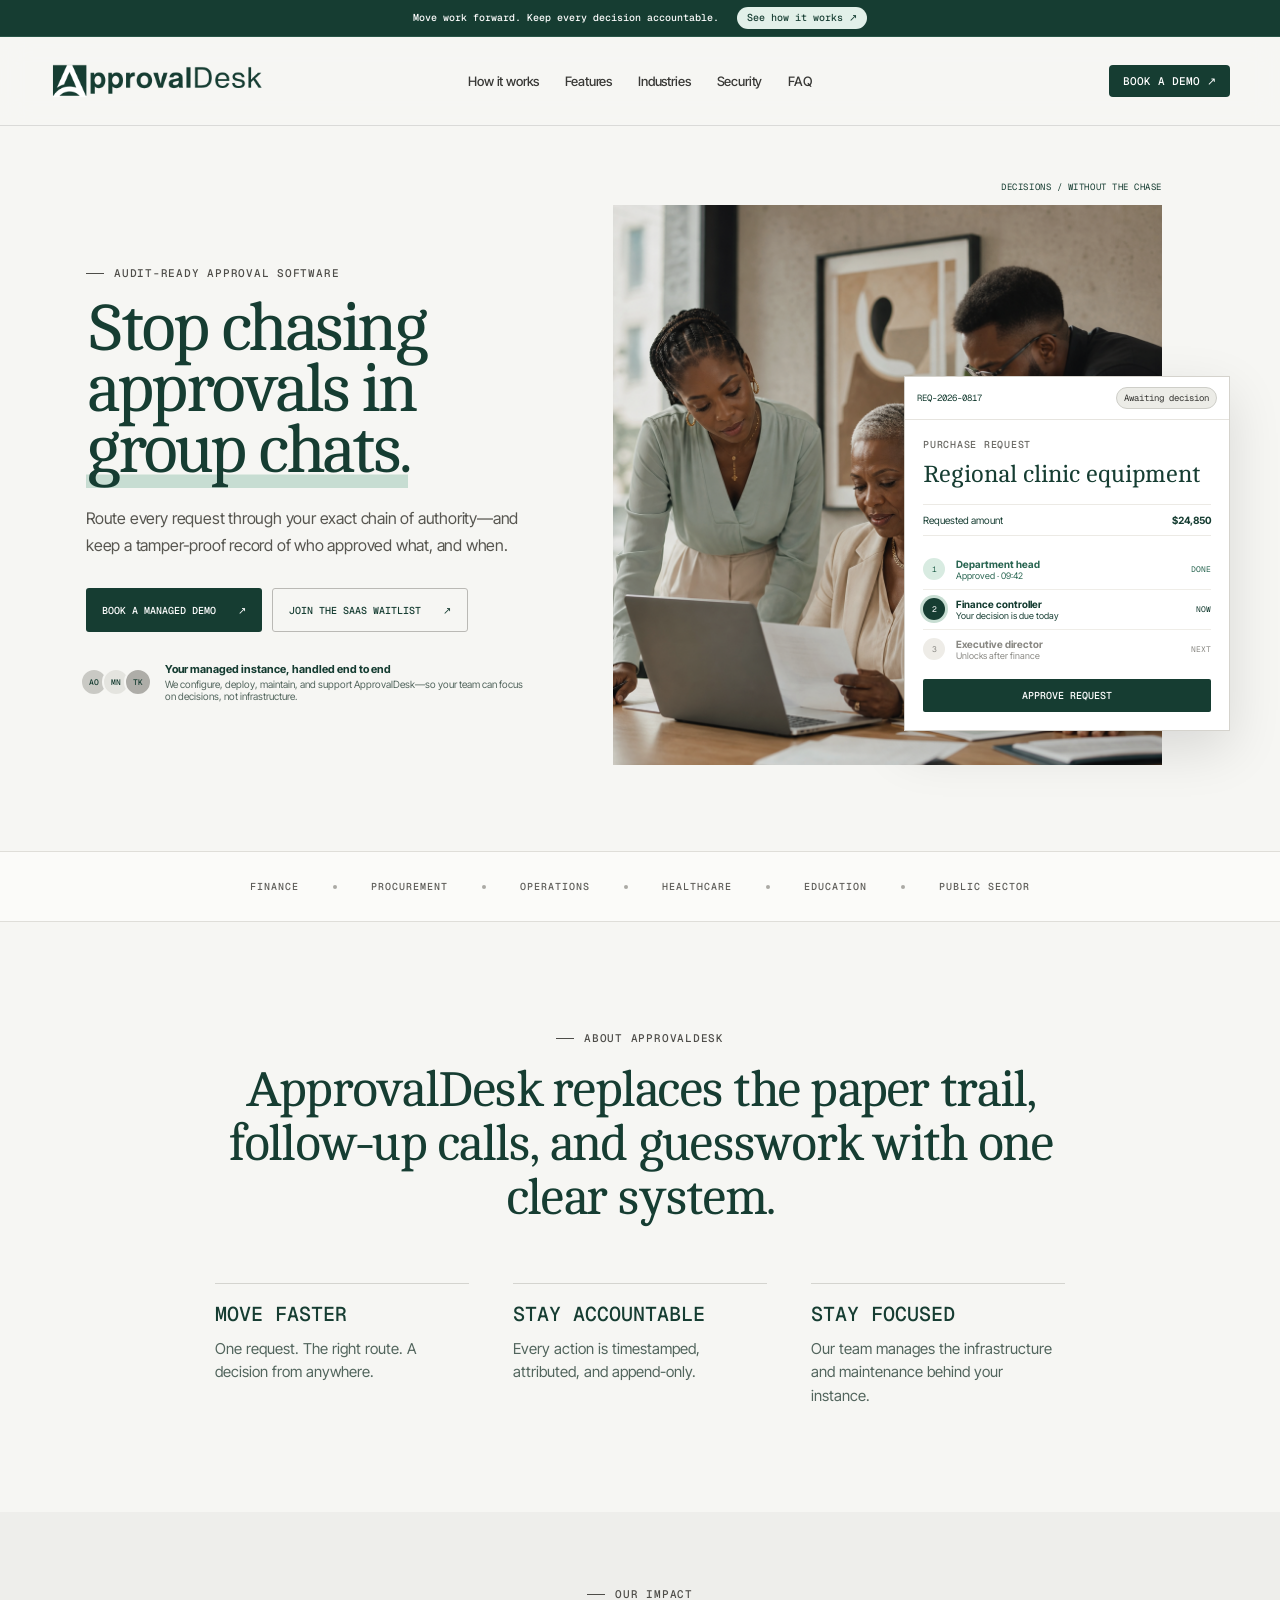
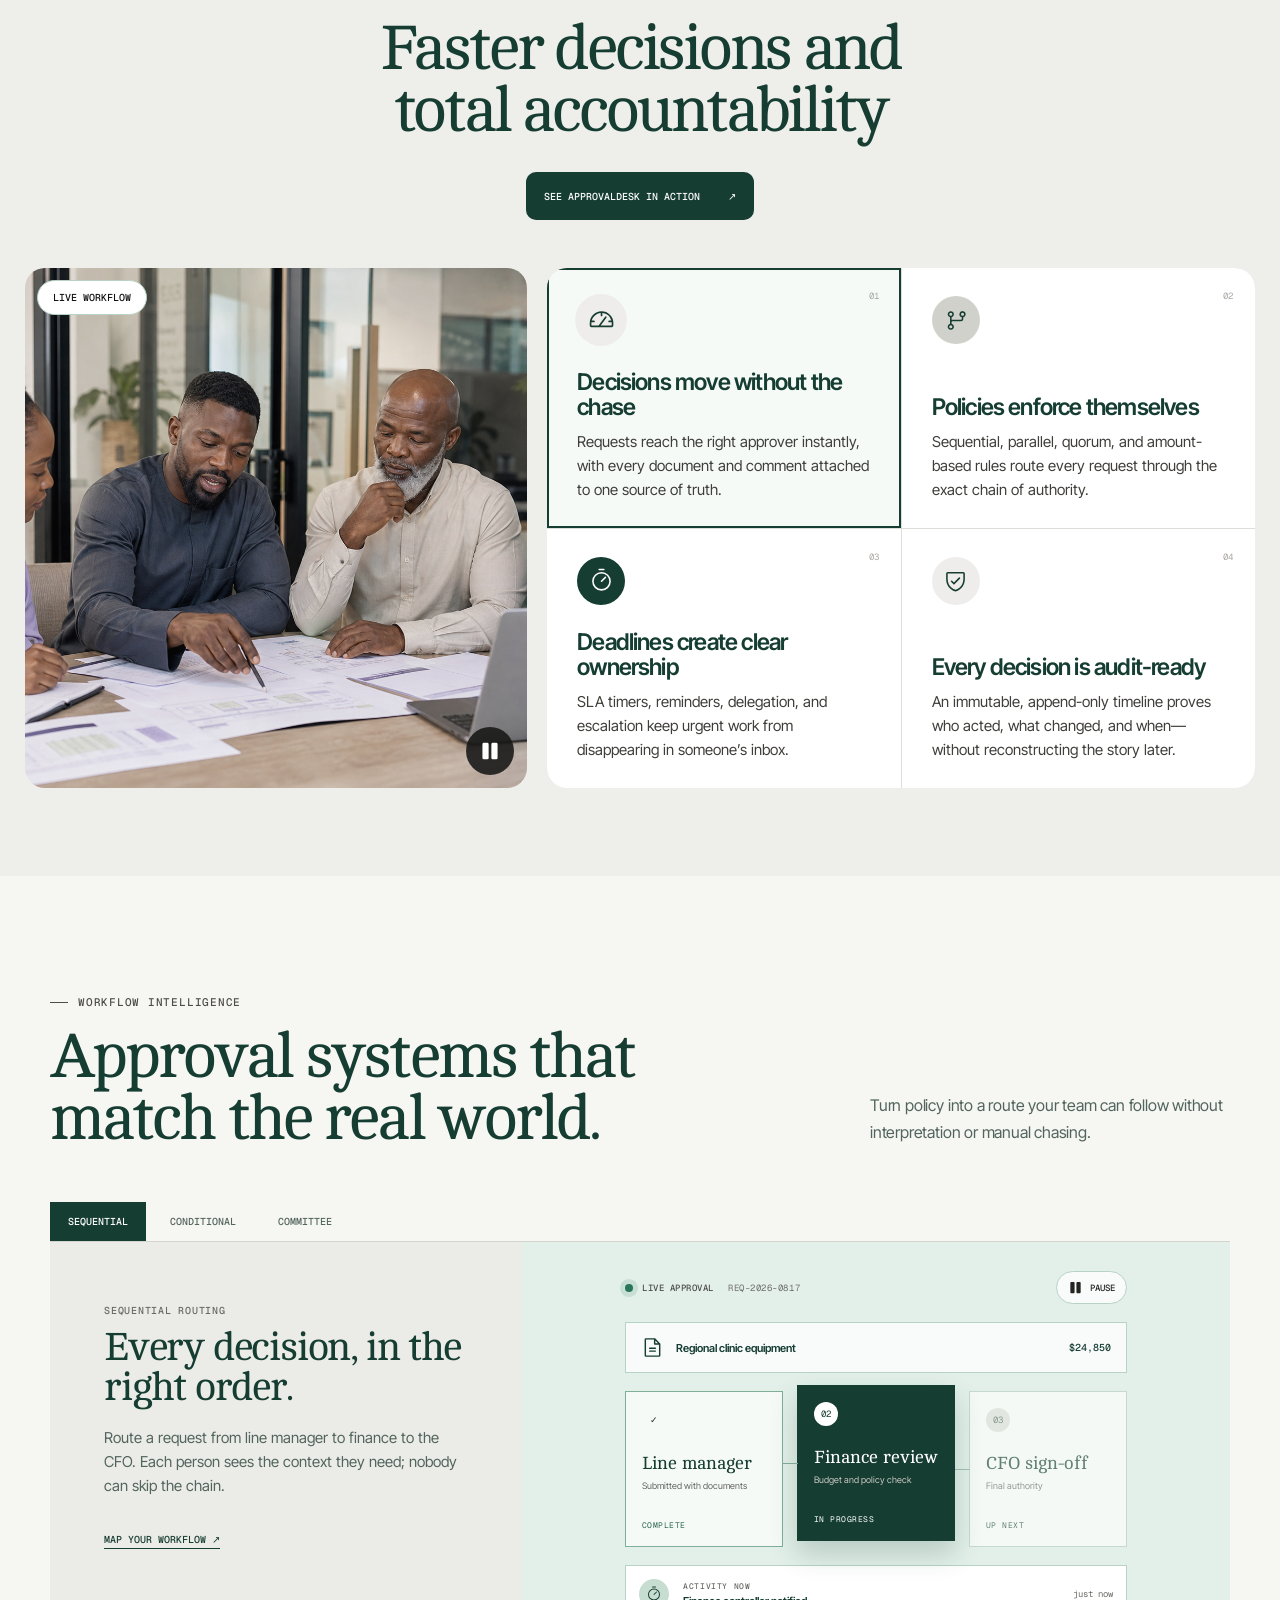
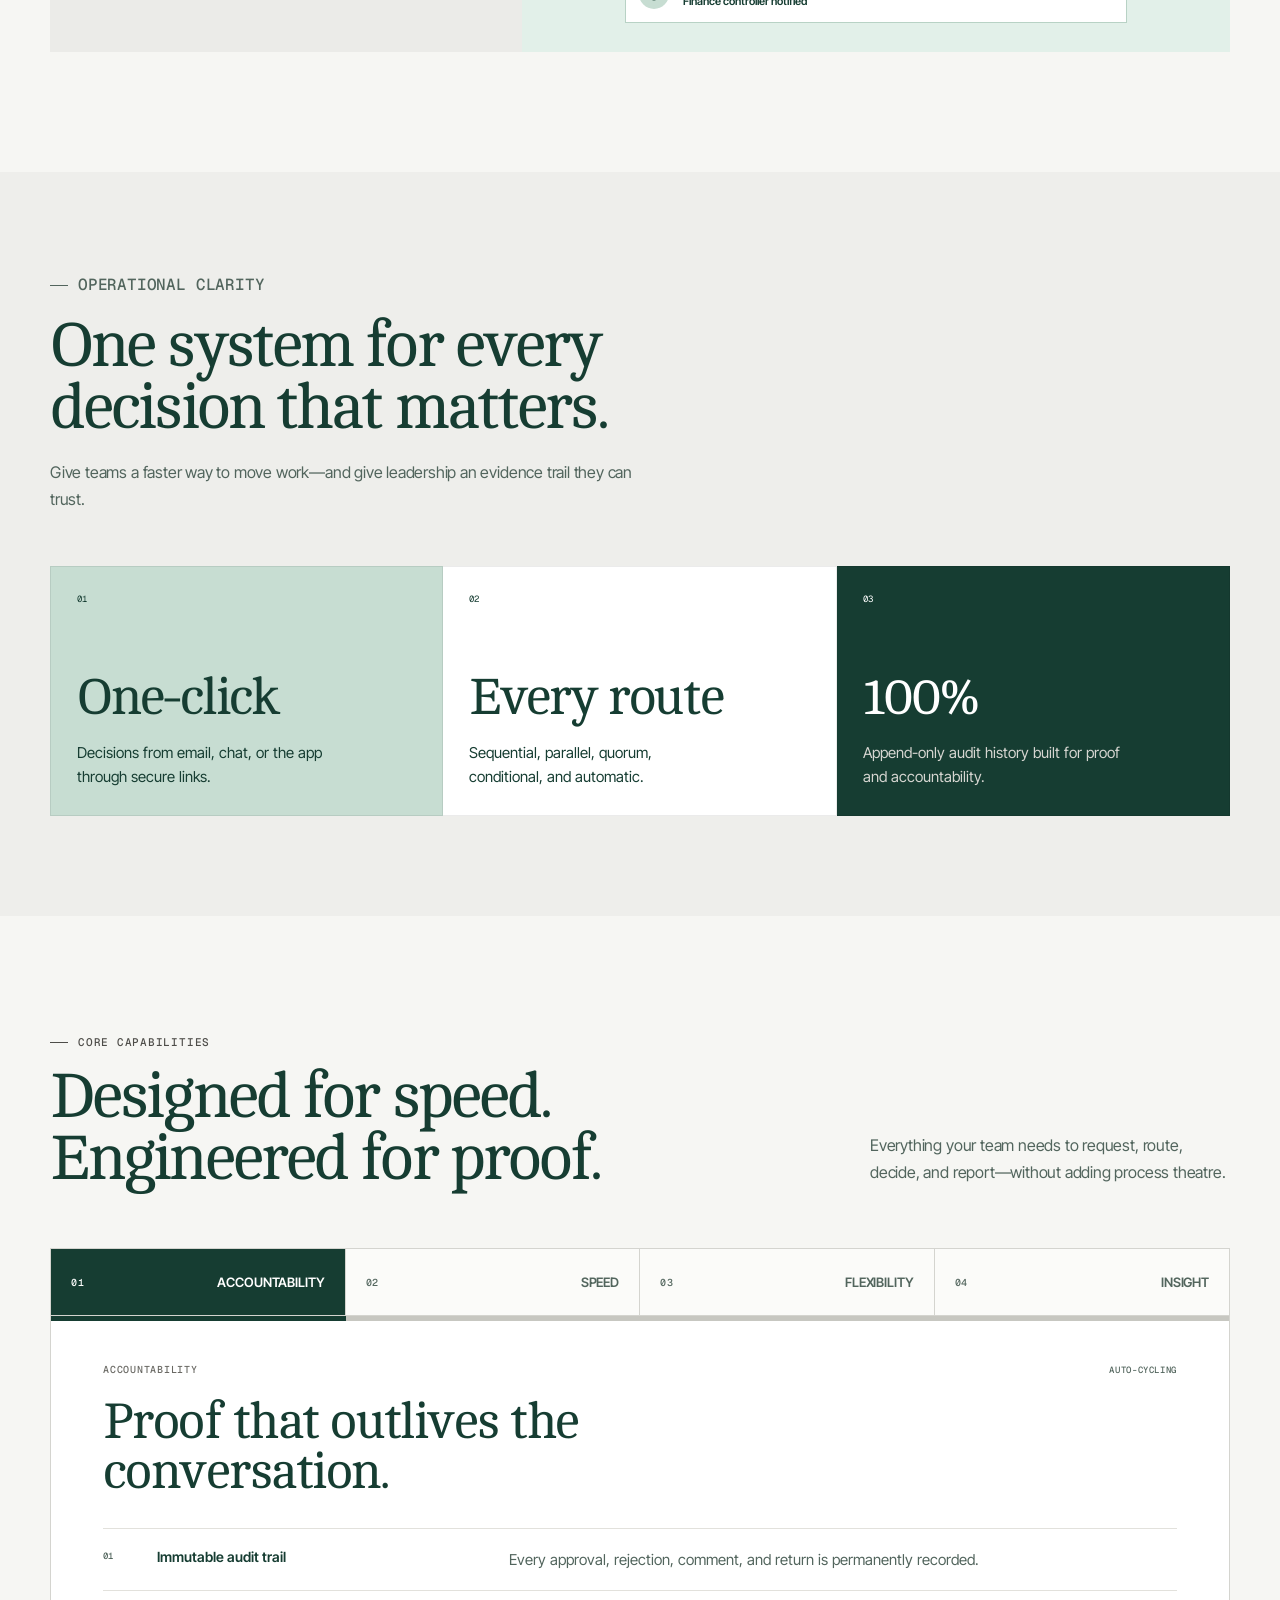
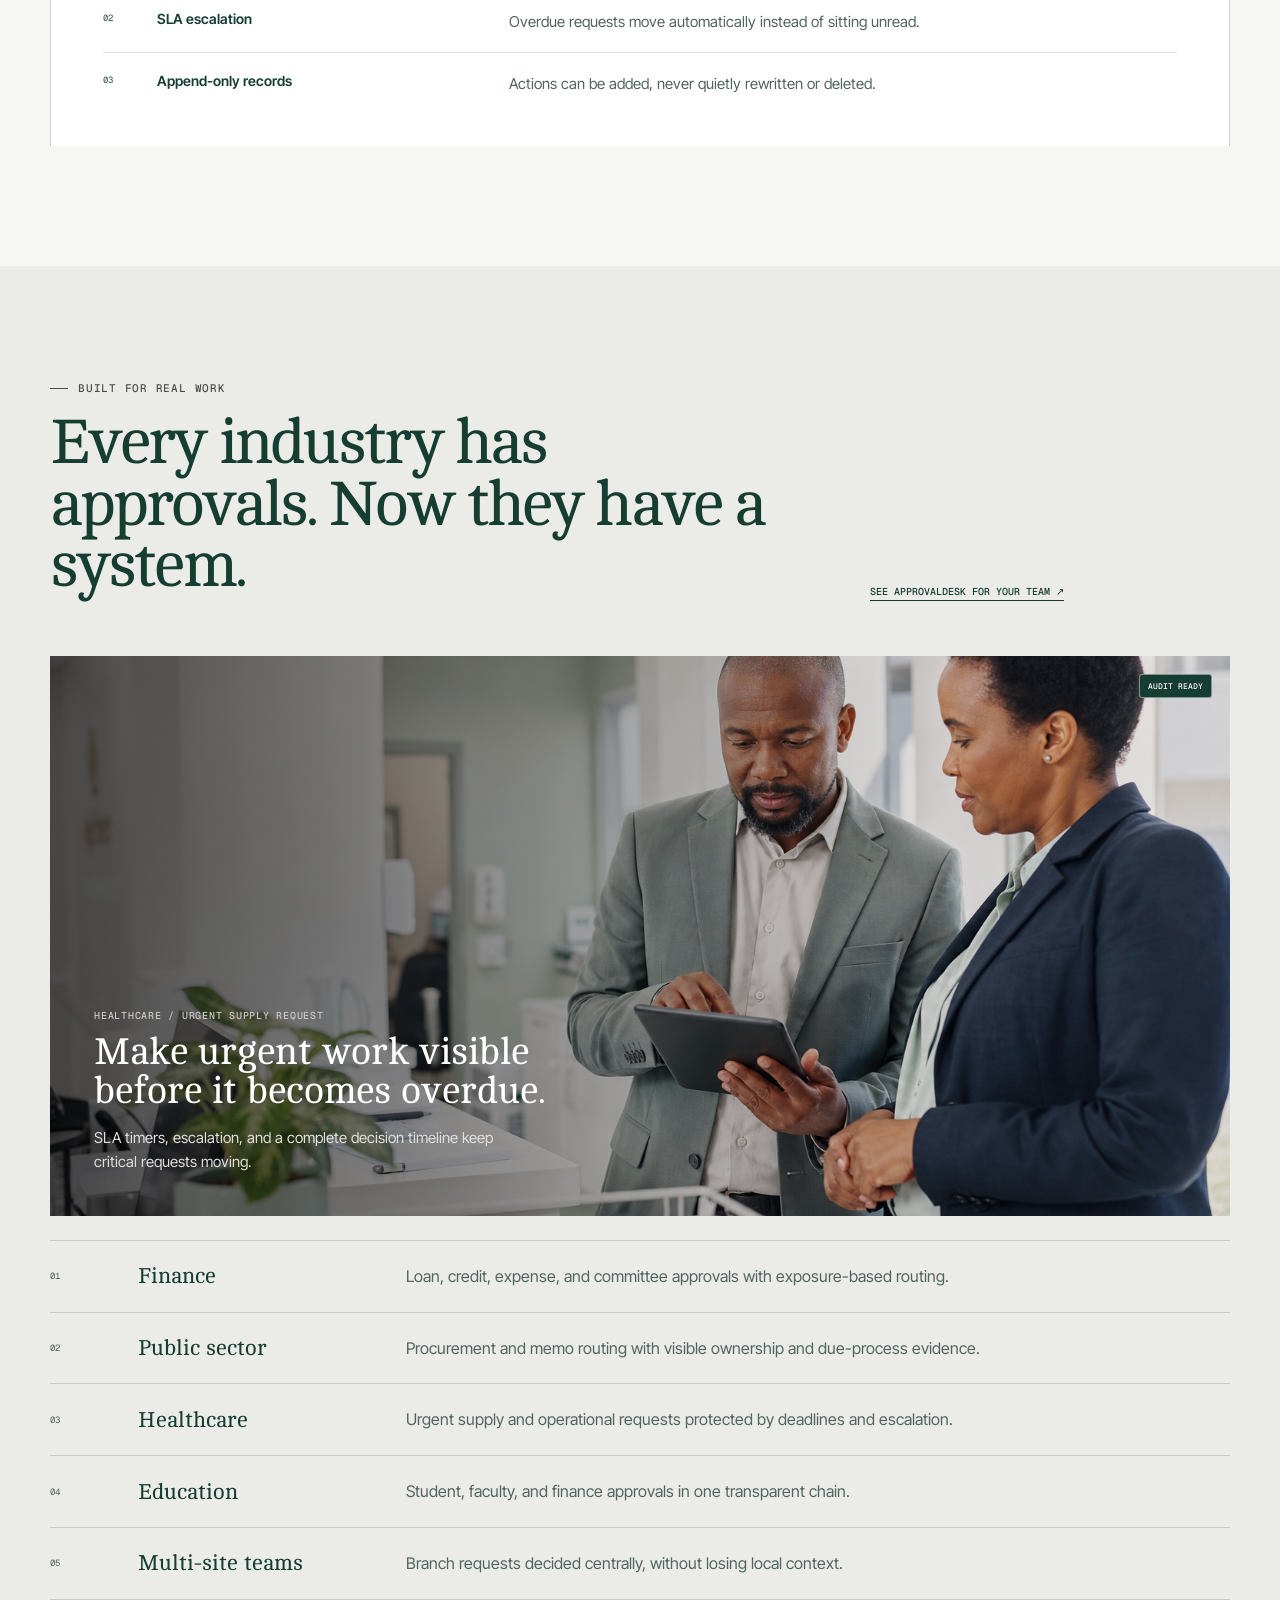
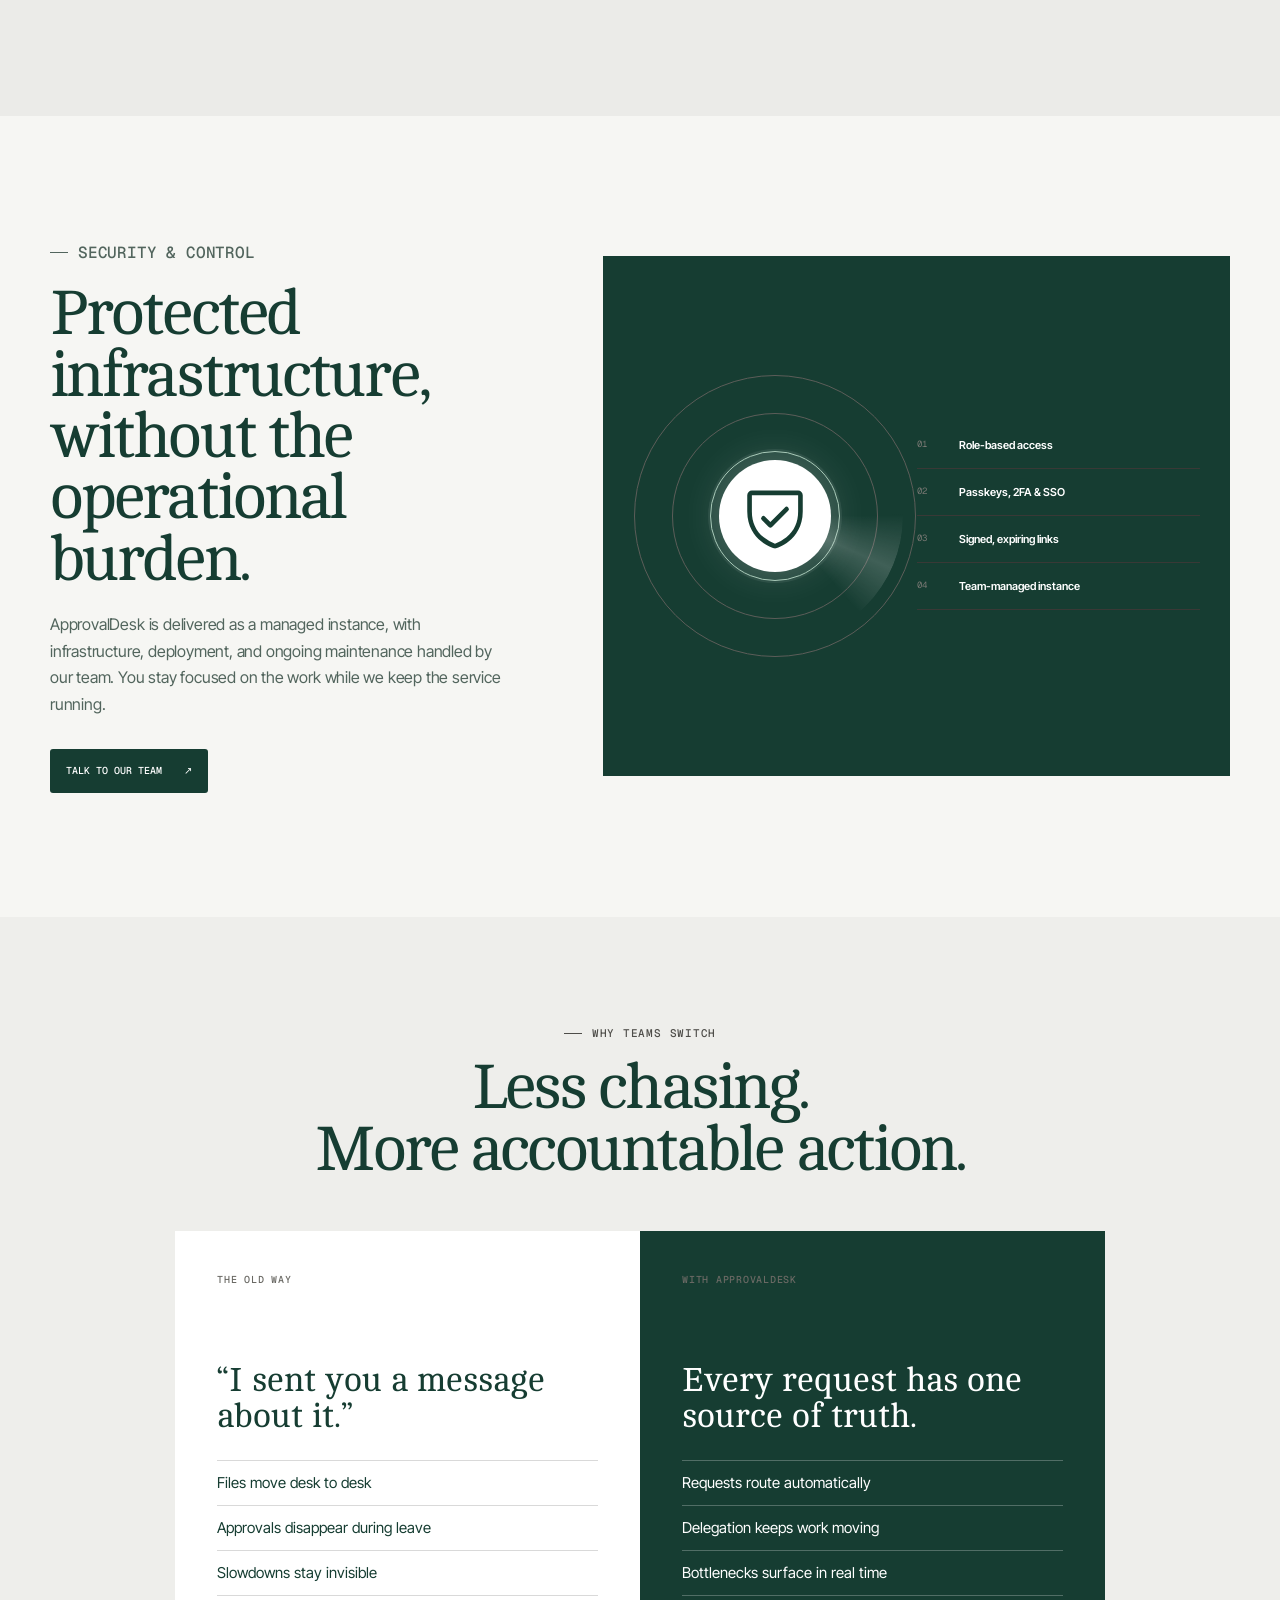
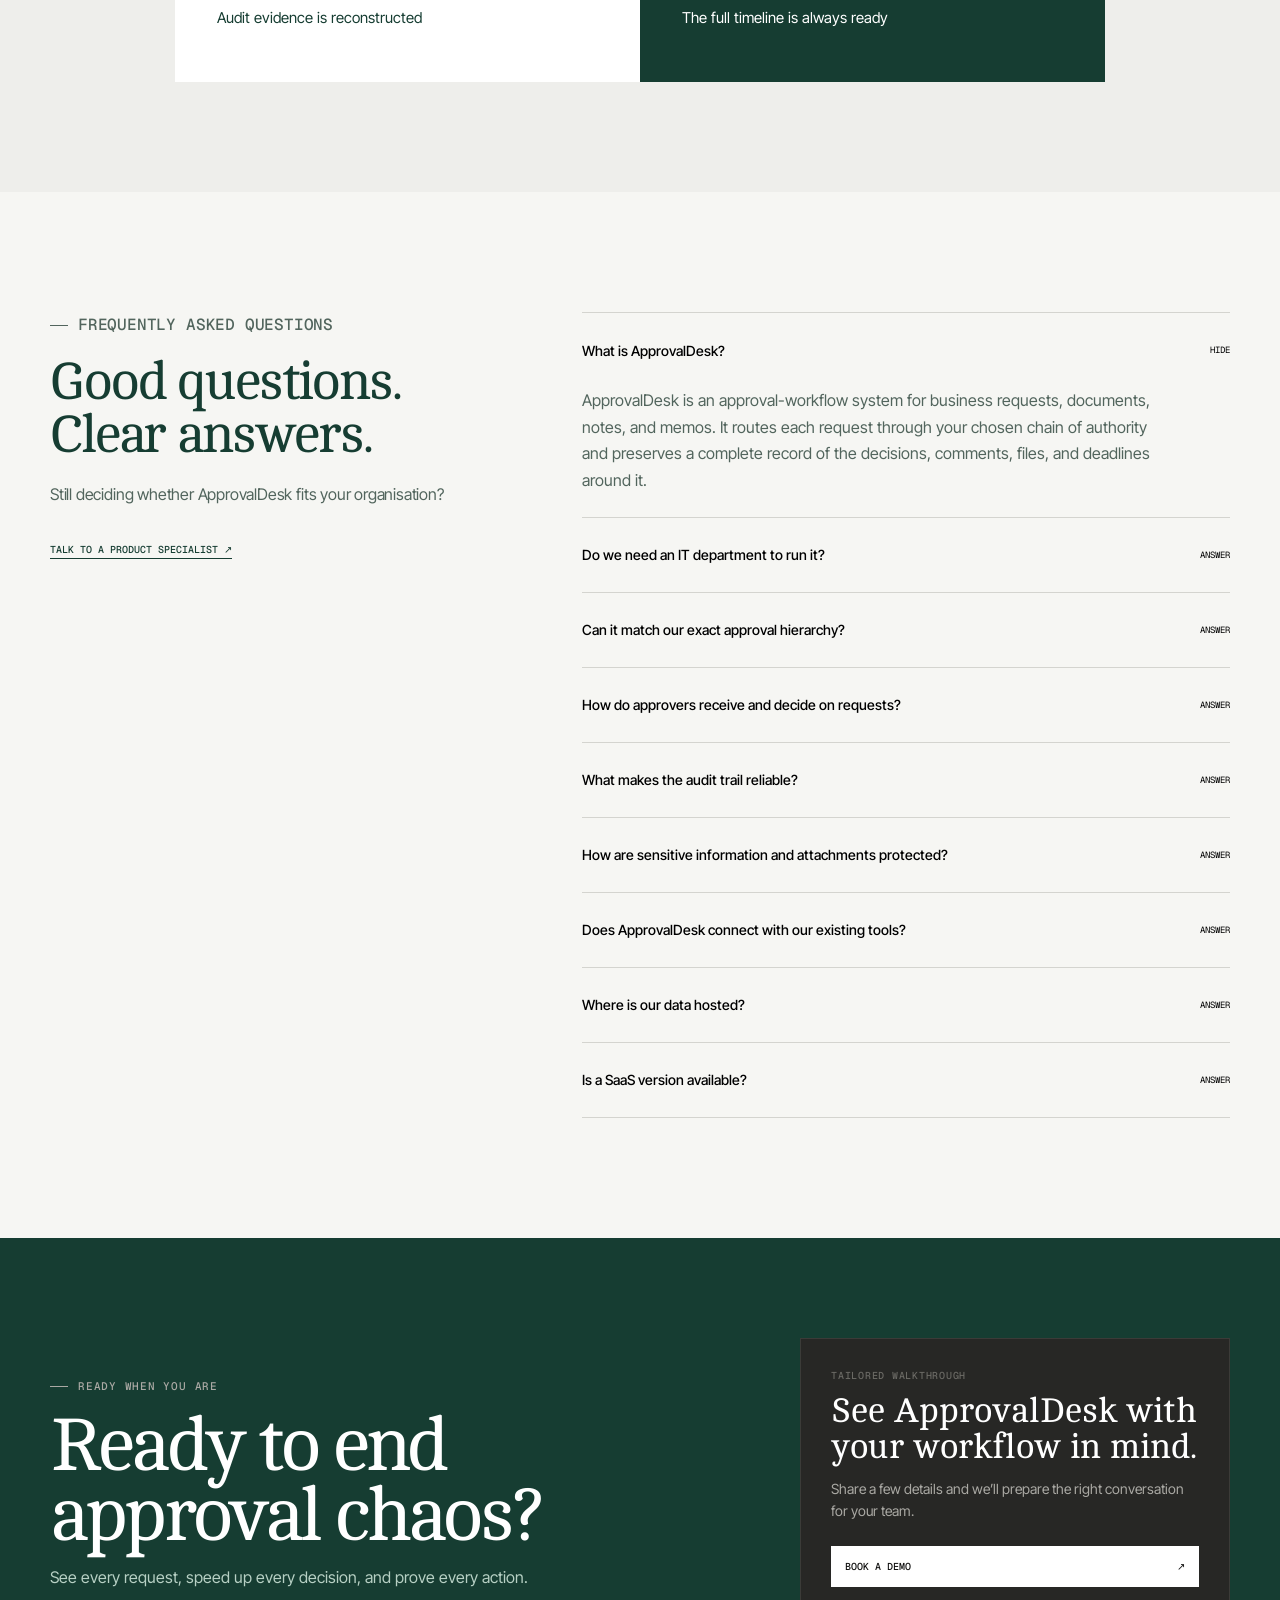
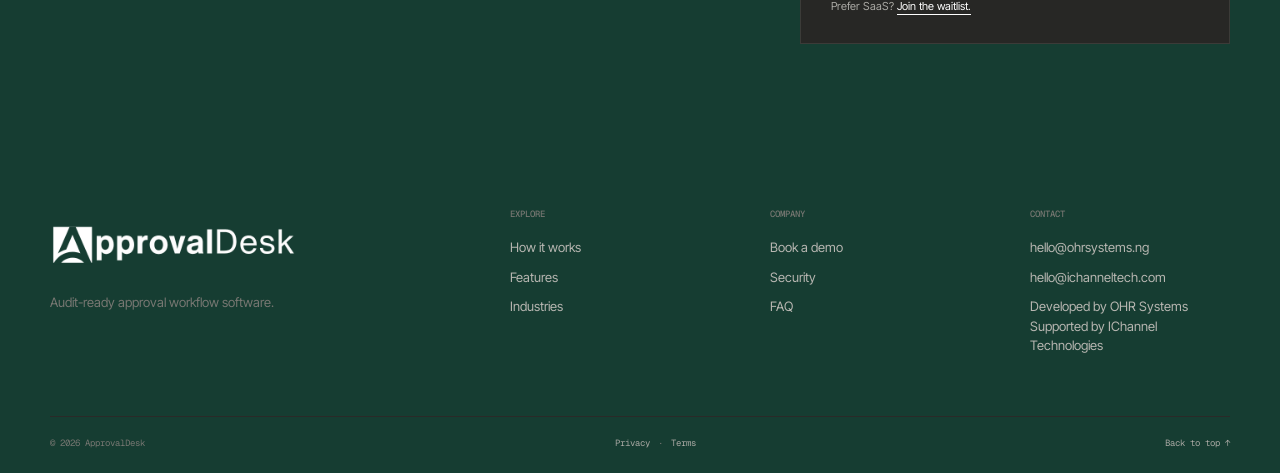
==== commit 61133c1e: "Update branding with forest green theme and favicon" ====
--- a/index.html
+++ b/index.html
@@ -5,7 +5,7 @@
     <meta name="viewport" content="width=device-width, initial-scale=1.0" />
     <link rel="preload" href="./public/fonts/cambo-latin-400.woff2" as="font" type="font/woff2" crossorigin />
     <link rel="preload" href="./public/fonts/inter-tight-latin.woff2" as="font" type="font/woff2" crossorigin />
-    <link rel="icon" href="./public/images/brand/approvaldesk-logo-dark.png" type="image/png" />
+    <link rel="icon" href="./public/images/brand/approvaldesk-favicon.png" type="image/png" />
     <link rel="stylesheet" href="./src/styles.css" />
     <link rel="stylesheet" href="./src/lead-modal.css" />
     <meta name="description" content="ApprovalDesk is managed, audit-ready approval workflow software for businesses. Route requests, automate decisions, and keep an accountable record of every action." />
--- a/src/styles.css
+++ b/src/styles.css
@@ -85,3 +85,7 @@
 
 /* Supplied ApprovalDesk logo artwork */
 .nav-shell{height:88px}.brand{display:inline-flex;align-items:center;width:fit-content;text-decoration:none}.site-header .brand img{display:block;width:auto;height:65px;max-width:min(350px,35vw);object-fit:contain}footer .brand img{display:block;width:auto;height:75px;max-width:min(350px,100%);object-fit:contain}.brand-dot{display:none}@media(max-width:780px){.nav-shell{height:88px}.nav-links{top:88px}}@media(max-width:520px){.site-header .brand img{height:58px;max-width:62vw}.nav-shell{height:76px}.nav-links{top:76px}}
+
+/* Forest green theme */
+:root{--ink:#163d32;--mint:#163d32;--mint-soft:#e2f0e9;--lilac:#c7ddd2;--muted:#52655d}
+.announce,.nav-cta,.button-primary,.approve-button,.workflow-tabs button[aria-selected=true],.security-panel,.compare-card.new,.final-cta,footer{background:#163d32}.announce{border-bottom-color:#285547}.announce a{background:#e2f0e9;color:#163d32}.hero h1 em{box-shadow:inset 0 -.2em 0 #c7ddd2}.status.approved{background:#163d32;border-color:#163d32}.timeline-row.done{color:#2a6652}.timeline-row.done i{background:#d8ebe1}.timeline-row.current i{background:#163d32;box-shadow:0 0 0 3px #c7ddd2}.photo-chip{border-color:#b8d2c5}.case-badge,.metric-card.mint{background:#163d32}.impact-card.active{background:#f5faf7;box-shadow:inset 0 0 0 2px #163d32}.impact-icon.mint{background:#163d32}.workflow-map{background:#e2f0e9}.live-dot{background:#277658;box-shadow:0 0 0 5px rgba(39,118,88,.14)}.workflow-demo-bar button,.workflow-request,.workflow-event{border-color:#b8d2c5}.workflow-route .map-node{border-color:#b4cbbf}.workflow-route .map-node+.map-node:before{background:#80a695}.workflow-route .map-node.current{background:#163d32;border-color:#163d32;box-shadow:0 13px 26px rgba(22,61,50,.2)}.workflow-route .map-node.done{border-color:#7fae99;background:#f5faf7}.map-node.current .node-number{color:#163d32}.workflow-route .map-node.done em{color:#2a6652}.event-icon{background:#c7ddd2}.metric-card.lilac{background:#c7ddd2}.feature-tabs button[aria-selected=true],.feature-progress.active{background:#163d32}.feature-tab-layout:hover .feature-group-top>span{color:#163d32}.radar-center{color:#163d32}.p3{border-color:#9dc2af}.button:focus-visible,.nav-cta:focus-visible,.approve-button:focus-visible,.faq-list button:focus-visible,.demo-form button:focus-visible{outline-color:#277658}.demo-invite{background:#123128;border-color:#285547}.demo-invite p:not(.micro),.final-grid>div:first-child>p:last-child{color:#b7d0c4}.demo-invite small{color:#a8c4b7}.demo-invite small a{color:#e2f0e9}::selection{background:#163d32}
--- a/src/lead-modal.css
+++ b/src/lead-modal.css
@@ -2,3 +2,6 @@
 .demo-invite{padding:30px;background:#272725;border:1px solid #3b3b38}.demo-invite h3{margin:10px 0 12px;font:400 35px/1.04 var(--serif)}.demo-invite p:not(.micro){margin:0;color:#aaa9a4;font-size:14px;line-height:1.6}.demo-invite button{width:100%;display:flex;justify-content:space-between;border:0;margin-top:24px;padding:14px;background:#fff;color:#111110;font:500 10px var(--mono);text-transform:uppercase;cursor:pointer}.demo-invite small{display:block;margin-top:12px;color:#aaa9a4;font-size:11px}.demo-invite small a{color:#fff;text-underline-offset:4px}
 @media(max-width:600px){.lead-modal-backdrop{align-items:start;padding:12px}.lead-modal{max-height:calc(100vh - 24px);padding:54px 22px 28px}.lead-form-grid{grid-template-columns:1fr;gap:14px}.lead-modal h2{font-size:46px}.lead-modal-intro{font-size:15px}.lead-success{padding-inline:0}.lead-success h2{font-size:42px}}
 @media(prefers-reduced-motion:reduce){.lead-modal-backdrop,.lead-modal{animation:none}}
+
+/* Forest green theme */
+.lead-modal-backdrop{background:rgba(22,61,50,.68)}.lead-modal-close:hover,.lead-form-submit,.lead-success button{background:#163d32}.lead-form-submit:hover{background:#285547}.lead-form input:focus,.lead-form select:focus,.lead-form textarea:focus{outline-color:#277658;border-color:#163d32}.lead-success button{color:#fff}
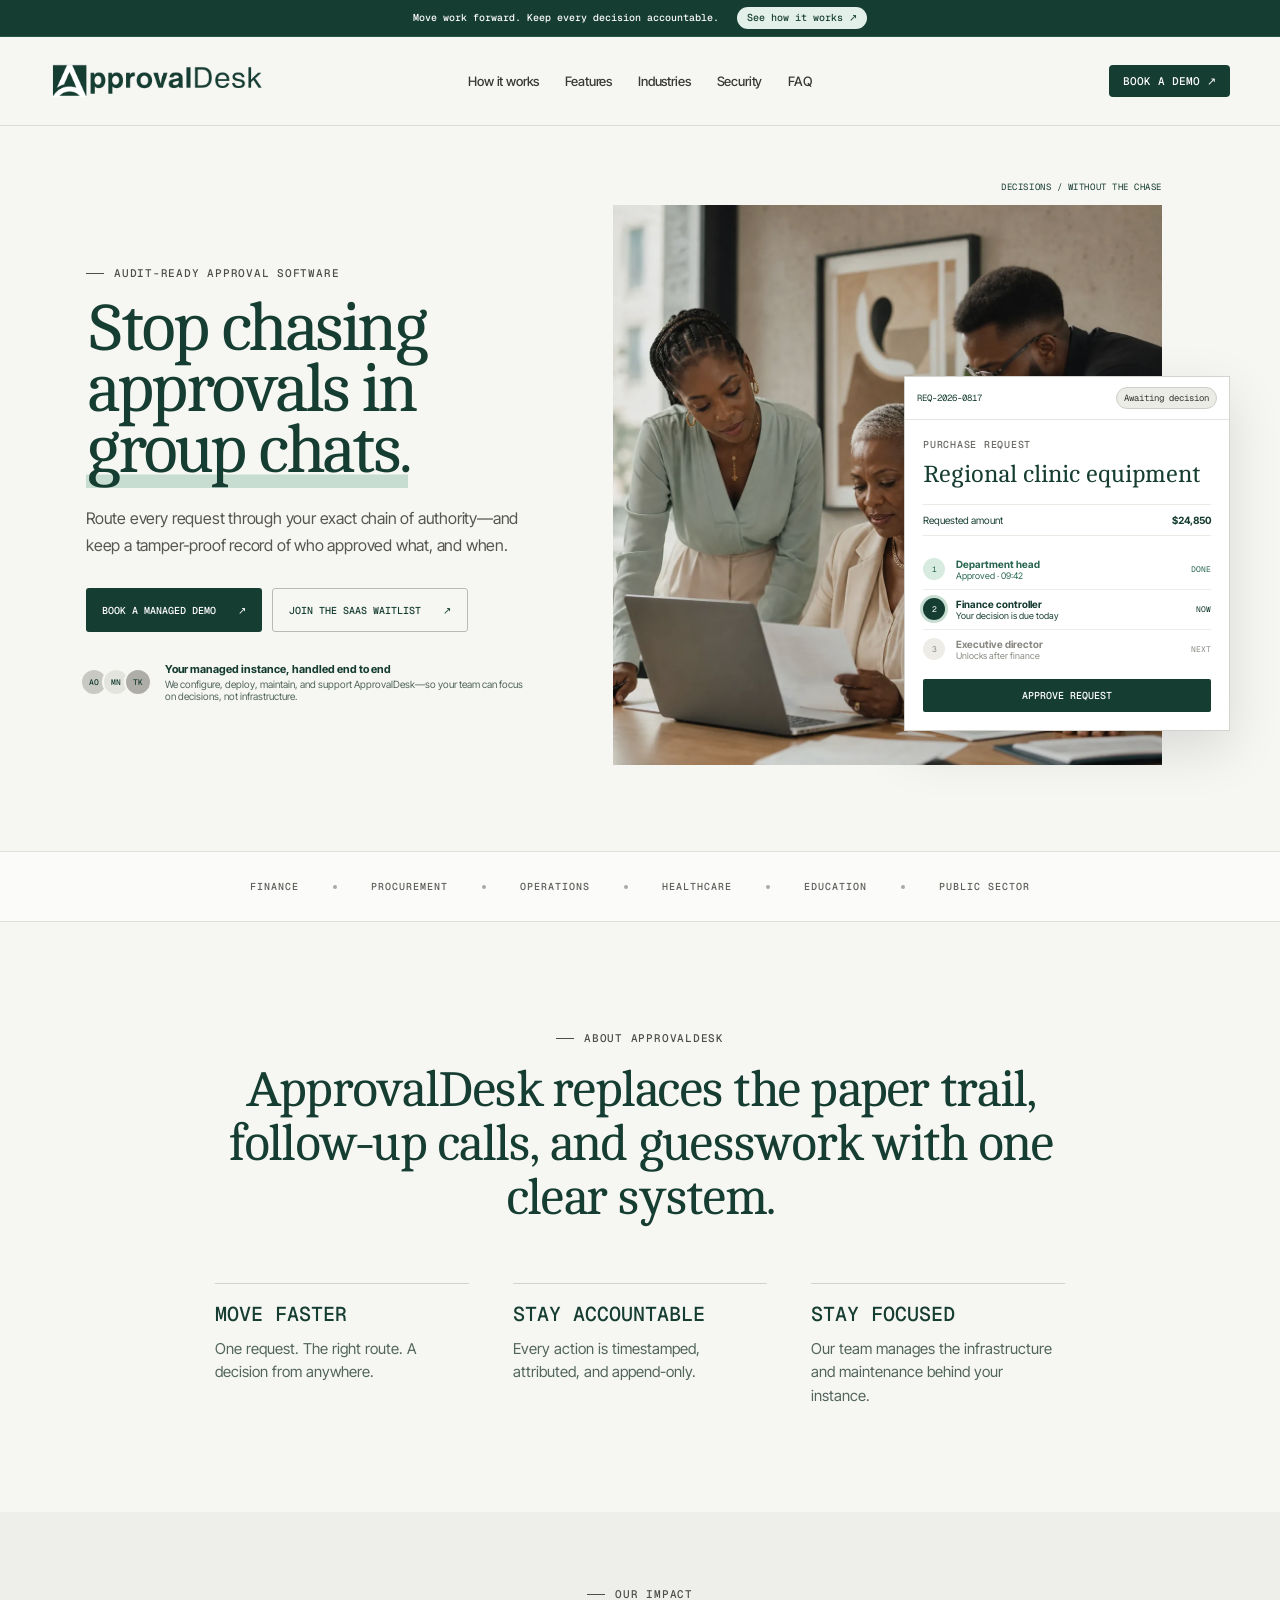
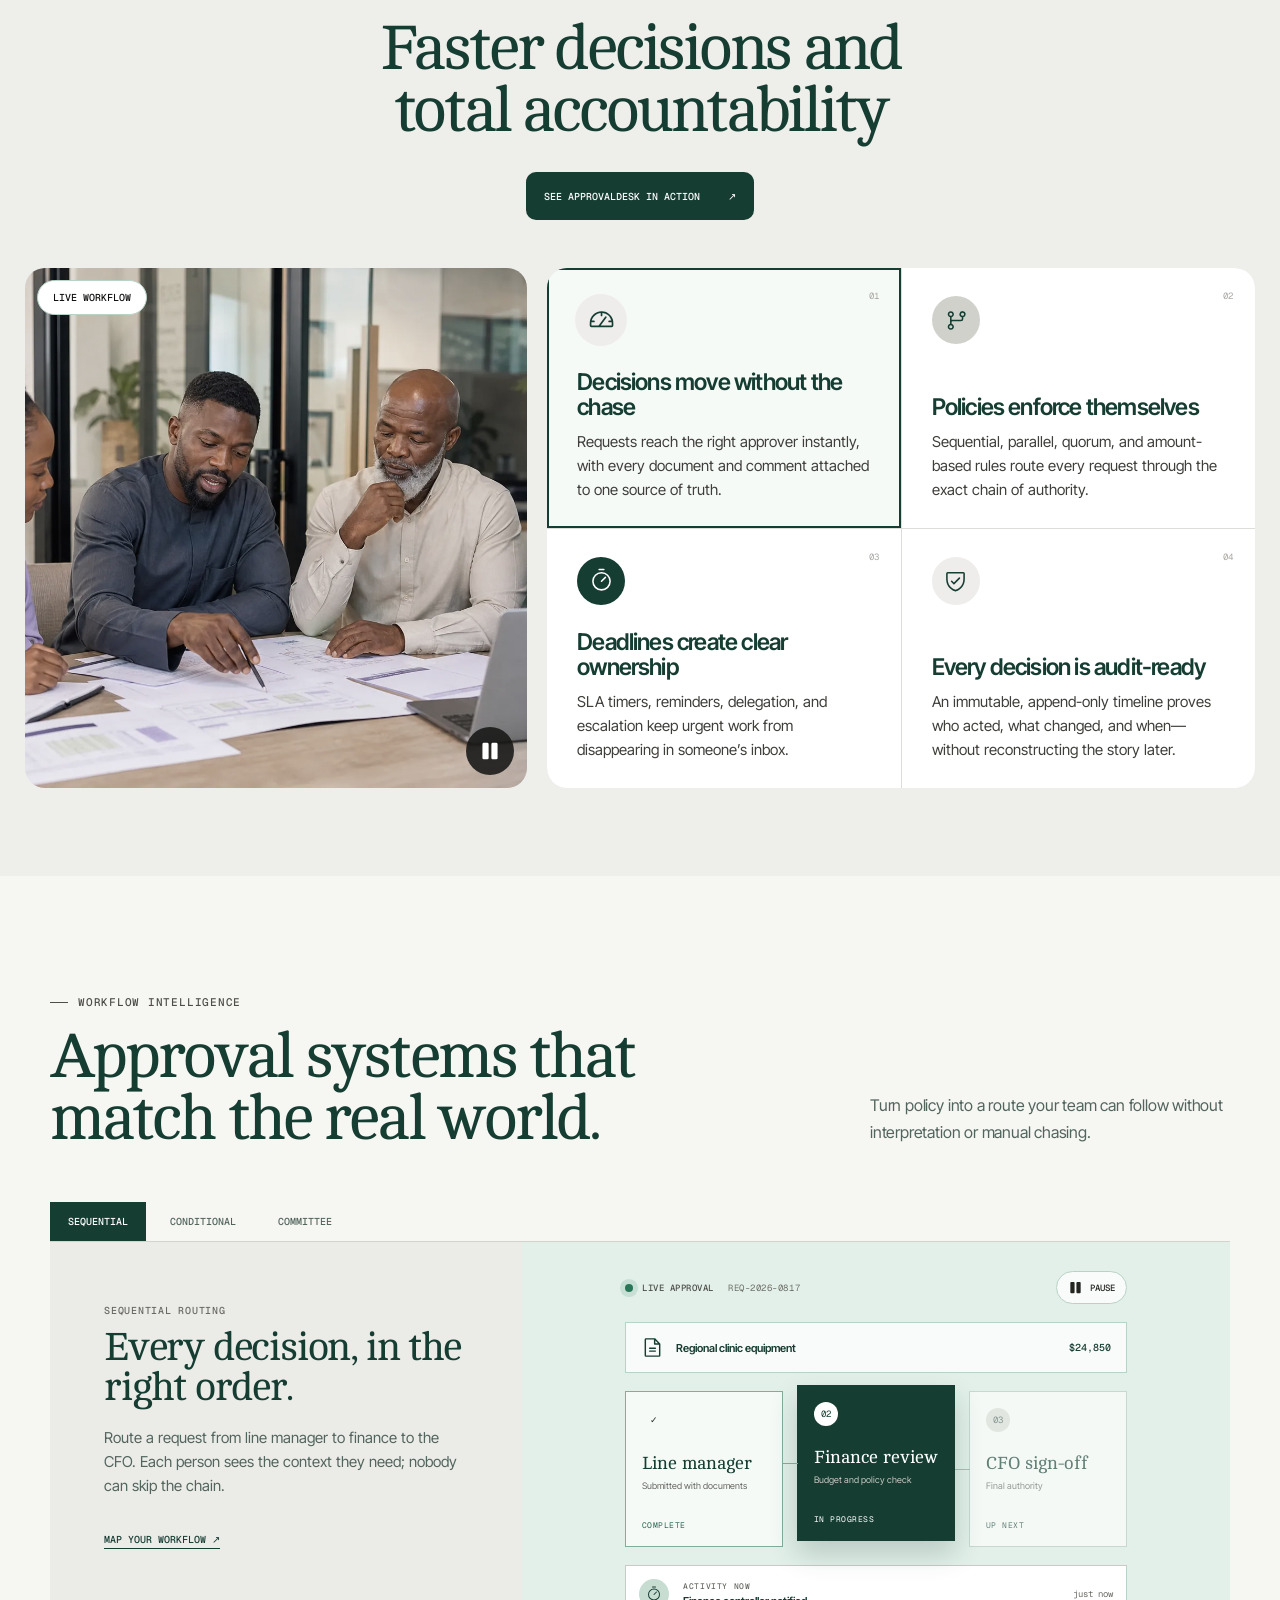
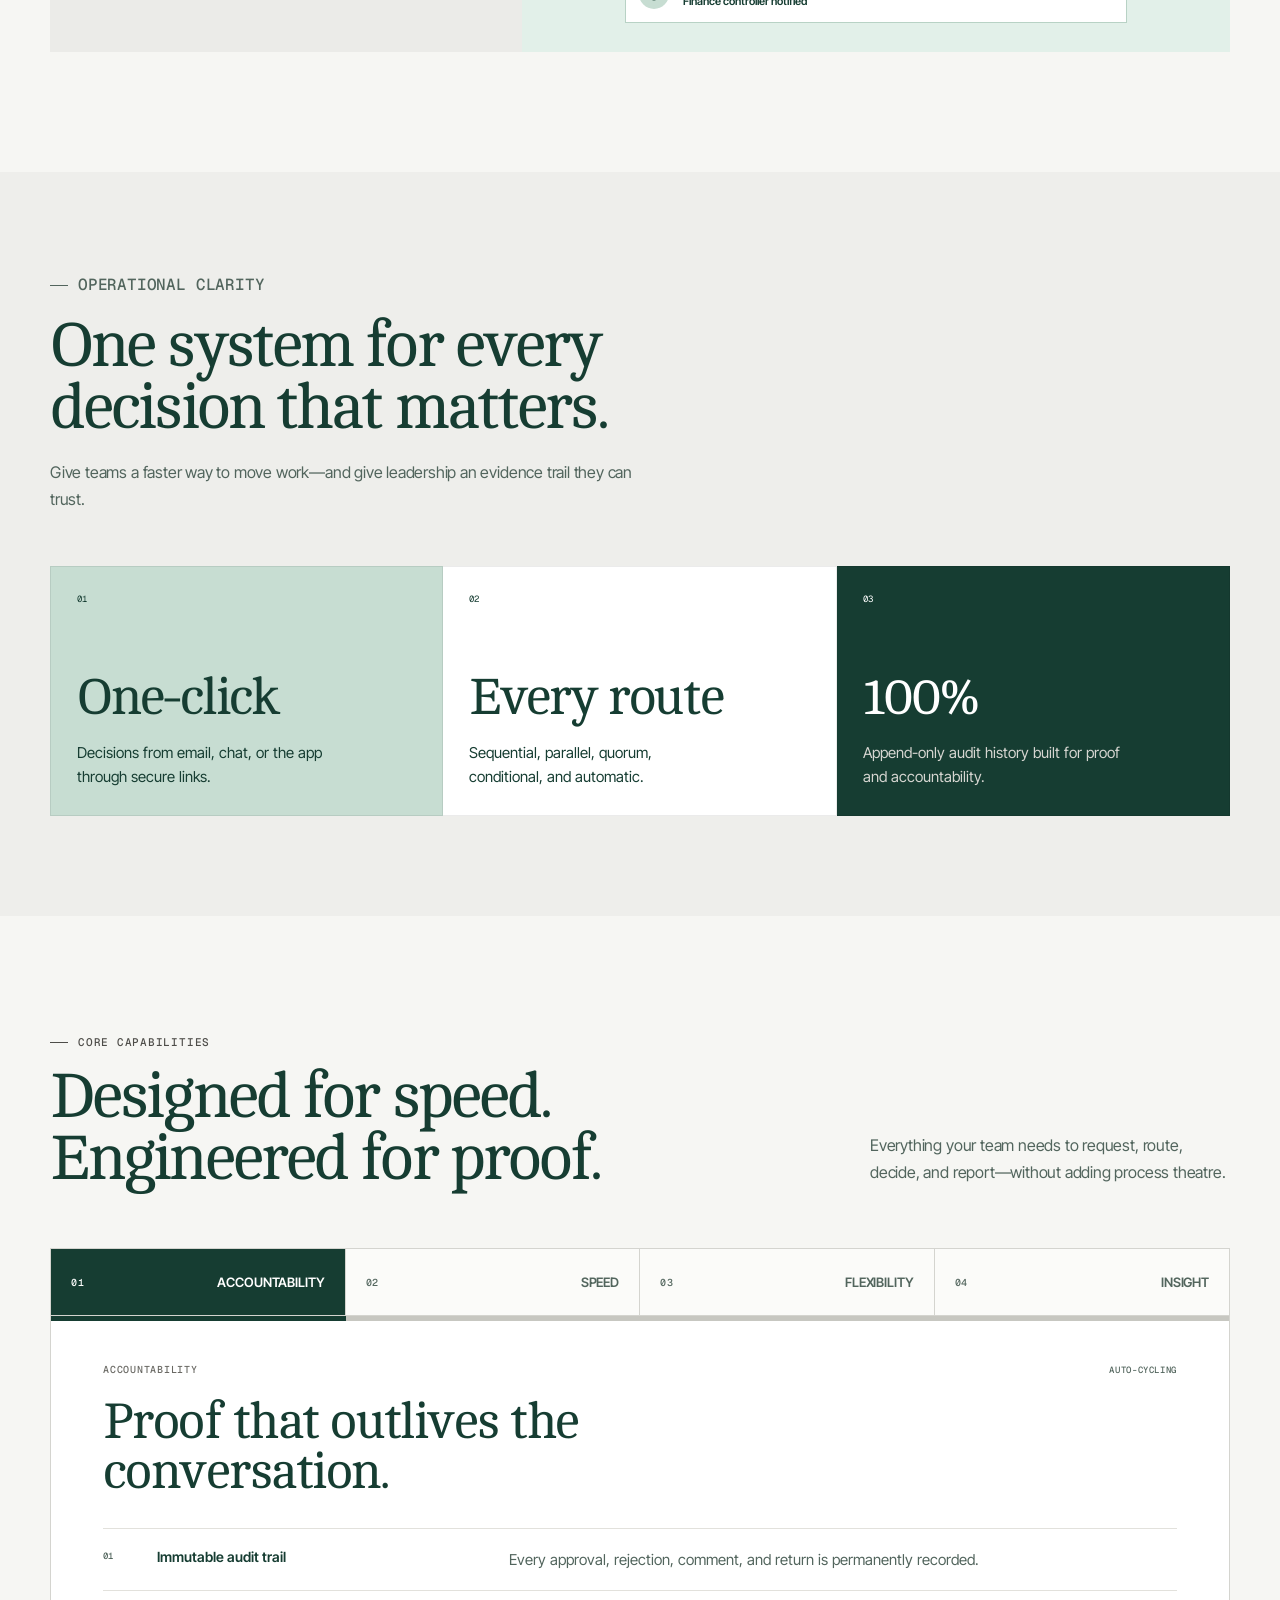
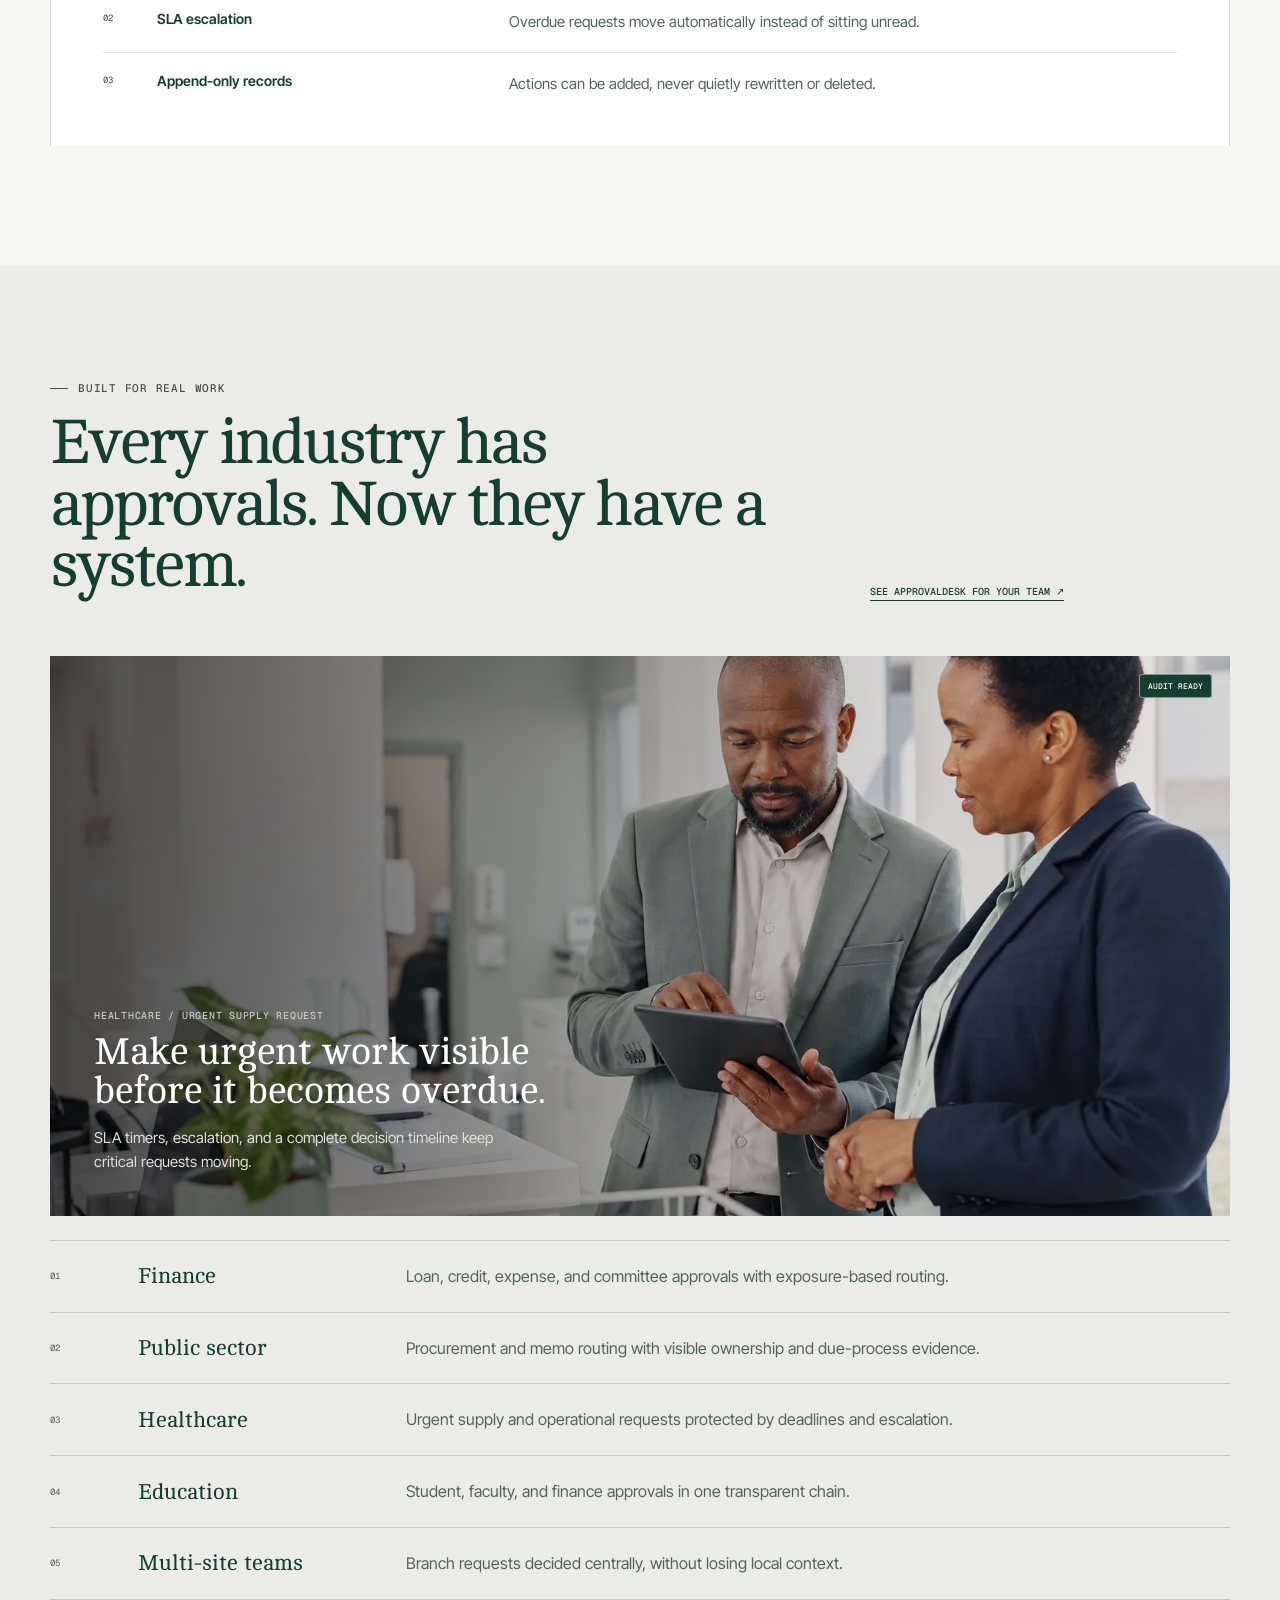
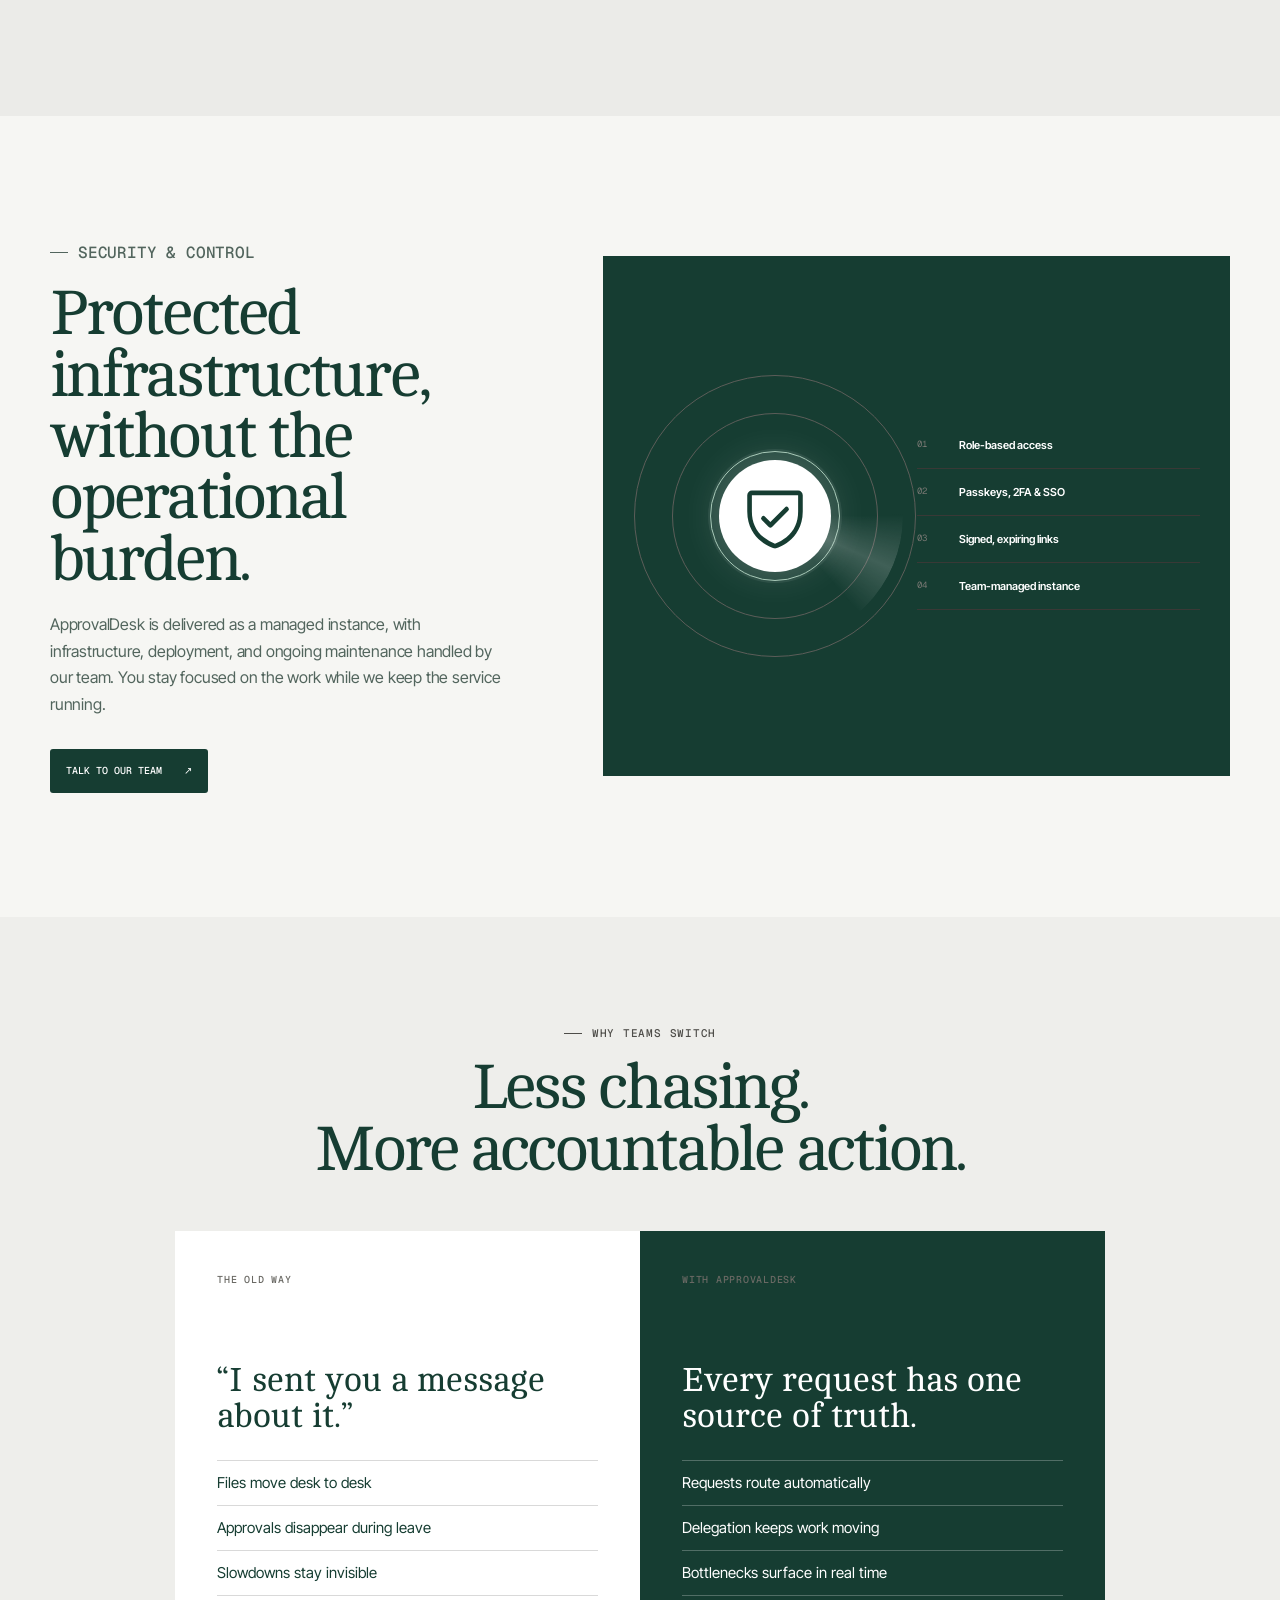
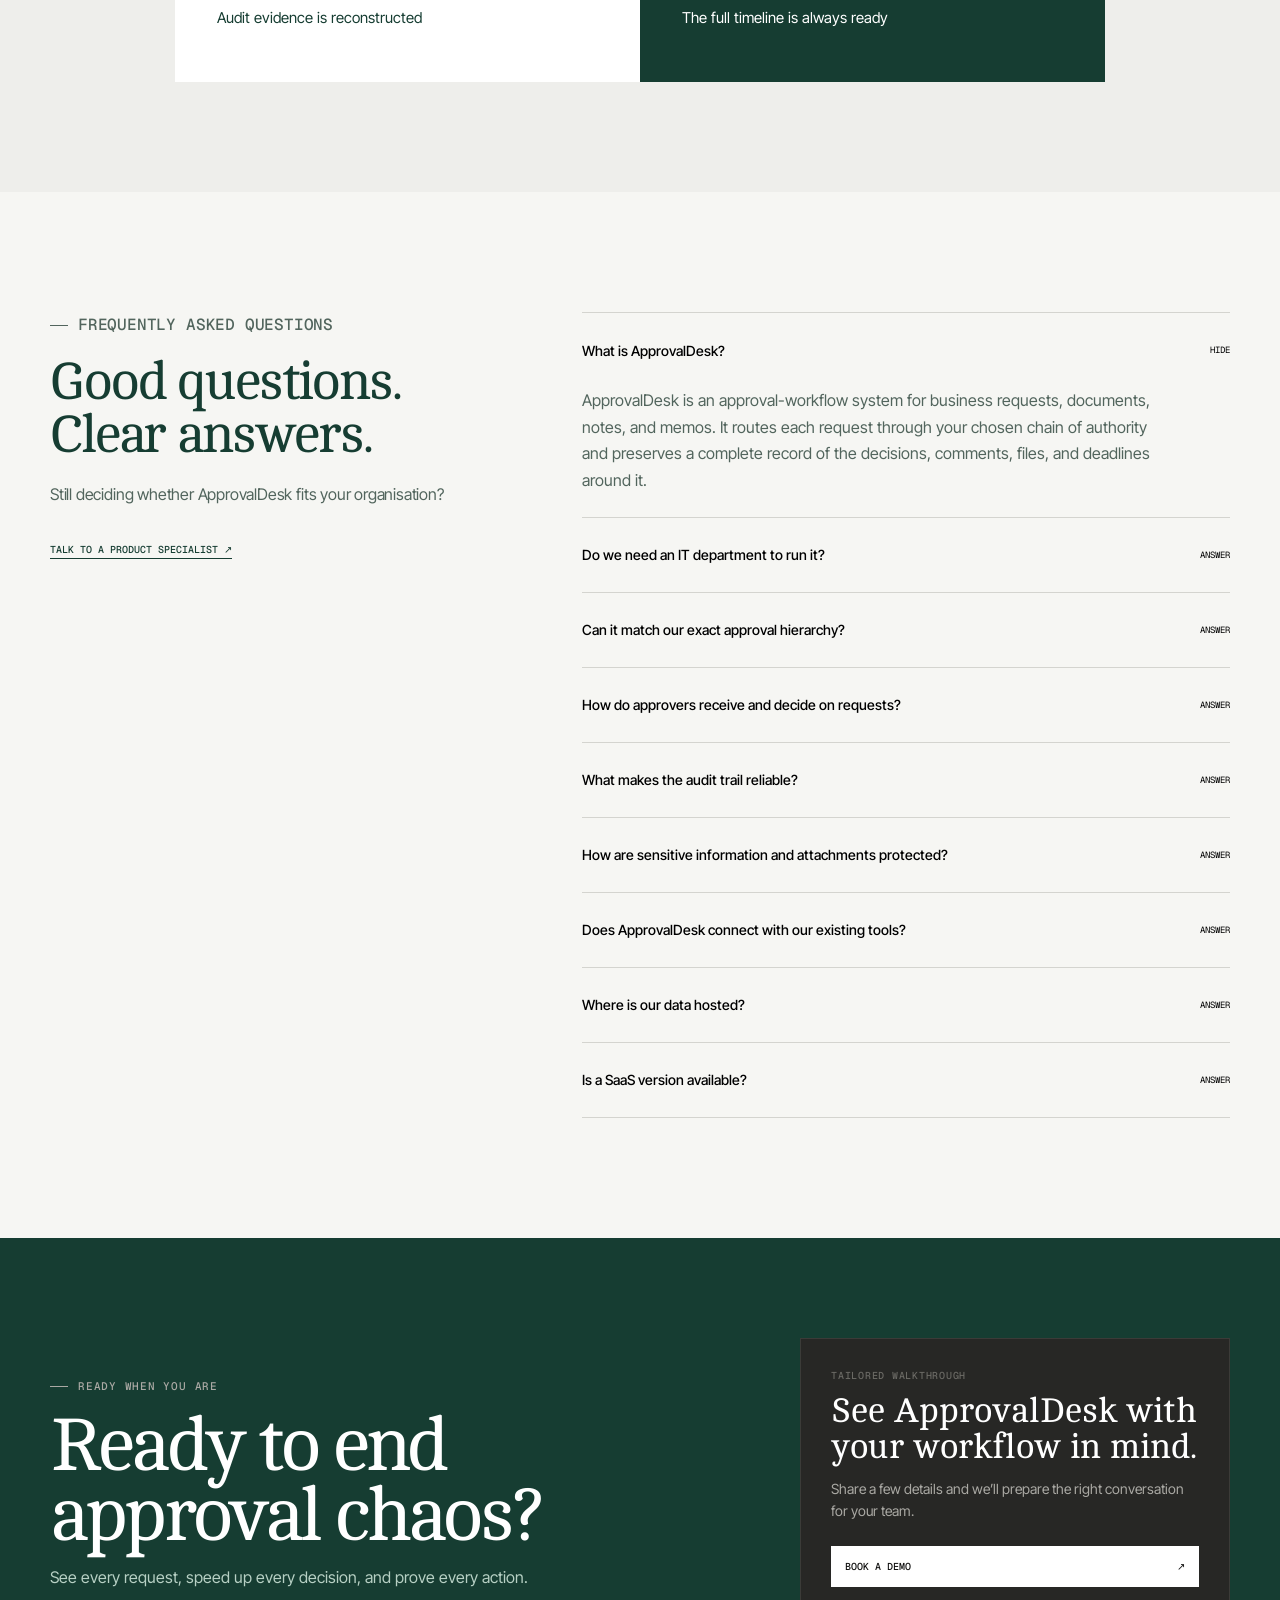
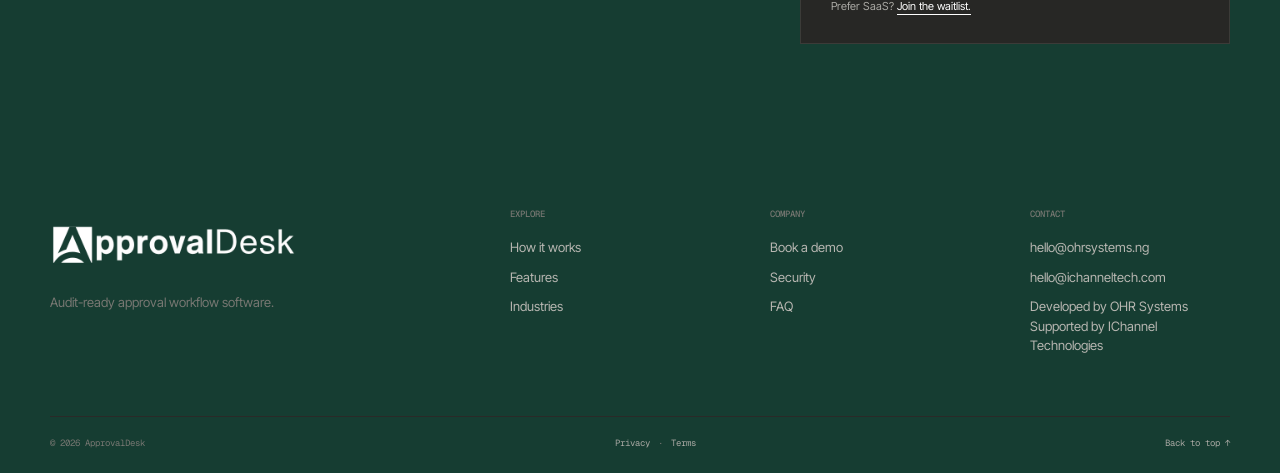
==== commit dedc89f9: "Improve search and AI search visibility - Serve robots.txt, sitemap.xml and llms.txt from the site r" ====
--- a/index.html
+++ b/index.html
@@ -21,17 +21,17 @@
     <meta property="og:url" content="https://approvaldesk.ng/" />
     <meta property="og:title" content="ApprovalDesk — Audit-ready approval workflows" />
     <meta property="og:description" content="Move work forward with managed approval workflows, clear ownership, and an accountable decision record." />
-    <meta property="og:image" content="https://approvaldesk.ng/images/social/approvaldesk-social-card.png" />
-    <meta property="og:image:secure_url" content="https://approvaldesk.ng/images/social/approvaldesk-social-card.png" />
-    <meta property="og:image:type" content="image/png" />
-    <meta property="og:image:width" content="1731" />
-    <meta property="og:image:height" content="909" />
+    <meta property="og:image" content="https://approvaldesk.ng/public/images/social/approvaldesk-social-card.jpg" />
+    <meta property="og:image:secure_url" content="https://approvaldesk.ng/public/images/social/approvaldesk-social-card.jpg" />
+    <meta property="og:image:type" content="image/jpeg" />
+    <meta property="og:image:width" content="1200" />
+    <meta property="og:image:height" content="630" />
     <meta property="og:image:alt" content="ApprovalDesk approval workflow for accountable business decisions" />
 
     <meta name="twitter:card" content="summary_large_image" />
     <meta name="twitter:title" content="ApprovalDesk — Audit-ready approval workflows" />
     <meta name="twitter:description" content="Move work forward with managed approval workflows, clear ownership, and an accountable decision record." />
-    <meta name="twitter:image" content="https://approvaldesk.ng/images/social/approvaldesk-social-card.png" />
+    <meta name="twitter:image" content="https://approvaldesk.ng/public/images/social/approvaldesk-social-card.jpg" />
     <meta name="twitter:image:alt" content="ApprovalDesk approval workflow for accountable business decisions" />
 
     <script type="application/ld+json">
@@ -44,6 +44,8 @@
             "name": "OHR Systems",
             "url": "https://approvaldesk.ng/",
             "email": "hello@ohrsystems.ng",
+            "logo": { "@type": "ImageObject", "url": "https://approvaldesk.ng/public/images/brand/approvaldesk-favicon.png", "width": 2000, "height": 2000 },
+            "brand": { "@type": "Brand", "name": "ApprovalDesk" },
             "address": { "@type": "PostalAddress", "addressCountry": "NG" },
             "contactPoint": [
               { "@type": "ContactPoint", "email": "hello@ohrsystems.ng", "contactType": "sales and privacy enquiries", "availableLanguage": "English" },
@@ -59,6 +61,17 @@
             "inLanguage": "en-NG"
           },
           {
+            "@type": "WebPage",
+            "@id": "https://approvaldesk.ng/#webpage",
+            "url": "https://approvaldesk.ng/",
+            "name": "ApprovalDesk — Audit-ready approval workflows",
+            "description": "ApprovalDesk is managed, audit-ready approval workflow software for businesses. Route requests, automate decisions, and keep an accountable record of every action.",
+            "inLanguage": "en-NG",
+            "isPartOf": { "@id": "https://approvaldesk.ng/#website" },
+            "about": { "@id": "https://approvaldesk.ng/#software" },
+            "primaryImageOfPage": { "@type": "ImageObject", "url": "https://approvaldesk.ng/public/images/social/approvaldesk-social-card.jpg", "width": 1200, "height": 630 }
+          },
+          {
             "@type": "SoftwareApplication",
             "@id": "https://approvaldesk.ng/#software",
             "name": "ApprovalDesk",
@@ -66,6 +79,16 @@
             "applicationCategory": "BusinessApplication",
             "applicationSubCategory": "Approval workflow software",
             "operatingSystem": "Web",
+            "image": "https://approvaldesk.ng/public/images/social/approvaldesk-social-card.jpg",
+            "featureList": [
+              "Sequential, parallel, committee, quorum and amount-based approval routing",
+              "SLA timers, reminders, delegation and escalation",
+              "Immutable, append-only audit trail with verifiable evidence packs",
+              "Decisions from email, chat or the app through signed, expiring links",
+              "Role-based and field-level access control",
+              "Passkeys, two-factor authentication and SSO",
+              "Integrations with Microsoft Teams, Slack, Google Drive, SharePoint, OneDrive, Gmail, Outlook and webhooks"
+            ],
             "description": "Managed, audit-ready approval workflow software for routing business requests, automating decisions, and keeping an accountable record of every action.",
             "provider": { "@id": "https://approvaldesk.ng/#organization" },
             "offers": { "@type": "Offer", "availability": "https://schema.org/InStock", "description": "Managed instance available on request. SaaS version coming soon." }
@@ -87,7 +110,7 @@
     <title>ApprovalDesk — Audit-ready approval workflows</title>
   </head>
   <body>
-    <!-- STATIC_APP_START --><link rel="preload" as="image" href="./public/images/brand/approvaldesk-logo-dark.png"/><link rel="preload" as="image" href="./public/images/sections/hero-team.png"/><link rel="preload" as="image" href="./public/images/sections/workflow-team.png"/><link rel="preload" as="image" href="./public/images/sections/healthcare-team.png"/><link rel="preload" as="image" href="./public/images/brand/approvaldesk-logo-white.png"/><div id="top"><div class="announce">Move work forward. Keep every decision accountable.<a href="#how">See how it works ↗</a></div><header class="site-header"><div class="nav-shell"><a class="brand" href="#top" aria-label="ApprovalDesk home"><img src="./public/images/brand/approvaldesk-logo-dark.png" alt="ApprovalDesk"/></a><nav class="nav-links "><a href="#how">How it works</a><a href="#features">Features</a><a href="#industries">Industries</a><a href="#security">Security</a><a href="#faq">FAQ</a></nav><a class="nav-cta" href="#demo">Book a demo ↗</a><button class="menu-button">Menu</button></div></header><main><section class="hero section-shell"><div class="hero-copy"><p class="eyebrow"><span></span>Audit-ready approval software</p><h1>Stop chasing approvals in <em>group chats.</em></h1><p class="hero-lede">Route every request through your exact chain of authority—and keep a tamper-proof record of who approved what, and when.</p><div class="hero-actions"><a class="button button-primary" href="#demo"><span>Book a managed demo</span><span>↗</span></a><a class="button button-secondary" href="#demo"><span>Join the SaaS waitlist</span><span>↗</span></a></div><div class="hero-proof"><div class="avatars"><span>AO</span><span>MN</span><span>TK</span></div><div><b>Your managed instance, handled end to end</b><small>We configure, deploy, maintain, and support ApprovalDesk—so your team can focus on decisions, not infrastructure.</small></div></div></div><div class="hero-visual"><img src="./public/images/sections/hero-team.png" alt="Operations leaders reviewing an approval request"/><div class="hero-card-wrap"><div class="approval-card"><div class="approval-top"><span>REQ-2026-0817</span><span class="status">Awaiting decision</span></div><div class="approval-body"><p class="micro">PURCHASE REQUEST</p><h3>Regional clinic equipment</h3><div class="amount-row"><span>Requested amount</span><strong>$24,850</strong></div><div class="timeline"><div class="timeline-row done"><i>1</i><div><b>Department head</b><small>Approved · 09:42</small></div><em>Done</em></div><div class="timeline-row current"><i>2</i><div><b>Finance controller</b><small>Your decision is due today</small></div><em>Now</em></div><div class="timeline-row"><i>3</i><div><b>Executive director</b><small>Unlocks after finance</small></div><em>Next</em></div></div><button class="approve-button">Approve request</button></div></div></div><p class="image-label">DECISIONS / WITHOUT THE CHASE</p></div></section><section class="trust-strip"><div class="logo-ticker"><span>FINANCE</span><i></i><span>PROCUREMENT</span><i></i><span>OPERATIONS</span><i></i><span>HEALTHCARE</span><i></i><span>EDUCATION</span><i></i><span>PUBLIC SECTOR</span></div></section><section class="intro section-shell"><p class="eyebrow"><span></span>About ApprovalDesk</p><h2>ApprovalDesk replaces the paper trail, follow-up calls, and guesswork with one clear system.</h2><div class="intro-notes"><div><b>Move faster</b><p>One request. The right route. A decision from anywhere.</p></div><div><b>Stay accountable</b><p>Every action is timestamped, attributed, and append-only.</p></div><div><b>Stay focused</b><p>Our team manages the infrastructure and maintenance behind your instance.</p></div></div></section><section class="impact" id="how"><div class="section-shell impact-shell"><div class="impact-heading"><p class="eyebrow"><span></span>Our impact</p><h2>Faster decisions and<br/> total accountability</h2><a class="impact-cta" href="#demo">See ApprovalDesk in action <span>↗</span></a></div><div class="impact-grid"><div class="impact-image"><img src="./public/images/sections/workflow-team.png" alt="Operations team reviewing an approval workflow"/><span class="photo-chip">LIVE WORKFLOW</span><button class="impact-playback" type="button" aria-label="Pause outcome highlights"><svg xmlns="http://www.w3.org/2000/svg" width="22" height="22" fill="currentColor" viewBox="0 0 256 256"><path d="M216,48V208a16,16,0,0,1-16,16H160a16,16,0,0,1-16-16V48a16,16,0,0,1,16-16h40A16,16,0,0,1,216,48ZM96,32H56A16,16,0,0,0,40,48V208a16,16,0,0,0,16,16H96a16,16,0,0,0,16-16V48A16,16,0,0,0,96,32Z"></path></svg></button></div><div class="impact-cards"><article class="impact-card active"><span class="impact-icon neutral"><svg xmlns="http://www.w3.org/2000/svg" width="25" height="25" fill="currentColor" viewBox="0 0 256 256"><path d="M207.06,72.67A111.24,111.24,0,0,0,128,40h-.4C66.07,40.21,16,91,16,153.13V176a16,16,0,0,0,16,16H224a16,16,0,0,0,16-16V152A111.25,111.25,0,0,0,207.06,72.67ZM224,176H119.71l54.76-75.3a8,8,0,0,0-12.94-9.42L99.92,176H32V153.13c0-3.08.15-6.12.43-9.13H56a8,8,0,0,0,0-16H35.27c10.32-38.86,44-68.24,84.73-71.66V80a8,8,0,0,0,16,0V56.33A96.14,96.14,0,0,1,221,128H200a8,8,0,0,0,0,16h23.67c.21,2.65.33,5.31.33,8Z"></path></svg></span><div><h3>Decisions move without the chase</h3><p>Requests reach the right approver instantly, with every document and comment attached to one source of truth.</p></div><span class="impact-index">01</span></article><article class="impact-card "><span class="impact-icon lilac"><svg xmlns="http://www.w3.org/2000/svg" width="25" height="25" fill="currentColor" viewBox="0 0 256 256"><path d="M232,64a32,32,0,1,0-40,31v17a8,8,0,0,1-8,8H96a23.84,23.84,0,0,0-8,1.38V95a32,32,0,1,0-16,0v66a32,32,0,1,0,16,0V144a8,8,0,0,1,8-8h88a24,24,0,0,0,24-24V95A32.06,32.06,0,0,0,232,64ZM64,64A16,16,0,1,1,80,80,16,16,0,0,1,64,64ZM96,192a16,16,0,1,1-16-16A16,16,0,0,1,96,192ZM200,80a16,16,0,1,1,16-16A16,16,0,0,1,200,80Z"></path></svg></span><div><h3>Policies enforce themselves</h3><p>Sequential, parallel, quorum, and amount-based rules route every request through the exact chain of authority.</p></div><span class="impact-index">02</span></article><article class="impact-card "><span class="impact-icon mint"><svg xmlns="http://www.w3.org/2000/svg" width="25" height="25" fill="currentColor" viewBox="0 0 256 256"><path d="M128,40a96,96,0,1,0,96,96A96.11,96.11,0,0,0,128,40Zm0,176a80,80,0,1,1,80-80A80.09,80.09,0,0,1,128,216ZM173.66,90.34a8,8,0,0,1,0,11.32l-40,40a8,8,0,0,1-11.32-11.32l40-40A8,8,0,0,1,173.66,90.34ZM96,16a8,8,0,0,1,8-8h48a8,8,0,0,1,0,16H104A8,8,0,0,1,96,16Z"></path></svg></span><div><h3>Deadlines create clear ownership</h3><p>SLA timers, reminders, delegation, and escalation keep urgent work from disappearing in someone’s inbox.</p></div><span class="impact-index">03</span></article><article class="impact-card "><span class="impact-icon neutral"><svg xmlns="http://www.w3.org/2000/svg" width="25" height="25" fill="currentColor" viewBox="0 0 256 256"><path d="M208,40H48A16,16,0,0,0,32,56v56c0,52.72,25.52,84.67,46.93,102.19,23.06,18.86,46,25.26,47,25.53a8,8,0,0,0,4.2,0c1-.27,23.91-6.67,47-25.53C198.48,196.67,224,164.72,224,112V56A16,16,0,0,0,208,40Zm0,72c0,37.07-13.66,67.16-40.6,89.42A129.3,129.3,0,0,1,128,223.62a128.25,128.25,0,0,1-38.92-21.81C61.82,179.51,48,149.3,48,112l0-56,160,0ZM82.34,141.66a8,8,0,0,1,11.32-11.32L112,148.69l50.34-50.35a8,8,0,0,1,11.32,11.32l-56,56a8,8,0,0,1-11.32,0Z"></path></svg></span><div><h3>Every decision is audit-ready</h3><p>An immutable, append-only timeline proves who acted, what changed, and when—without reconstructing the story later.</p></div><span class="impact-index">04</span></article></div></div></div></section><section class="systems section-shell"><div class="section-heading split"><div><p class="eyebrow"><span></span>Workflow intelligence</p><h2>Approval systems that match the real world.</h2></div><p>Turn policy into a route your team can follow without interpretation or manual chasing.</p></div><div class="workflow-tabs"><button aria-selected="true">Sequential</button><button aria-selected="false">Conditional</button><button aria-selected="false">Committee</button></div><div class="workflow-stage"><div class="workflow-copy"><p class="micro">SEQUENTIAL ROUTING</p><h3>Every decision, in the right order.</h3><p>Route a request from line manager to finance to the CFO. Each person sees the context they need; nobody can skip the chain.</p><a href="#demo">Map your workflow ↗</a></div><div class="workflow-map"><div class="workflow-demo-bar"><div><span class="live-dot"></span><span>Live approval</span><b>REQ-2026-0817</b></div><button type="button" aria-label="Pause approval workflow"><svg xmlns="http://www.w3.org/2000/svg" width="15" height="15" fill="currentColor" viewBox="0 0 256 256"><path d="M216,48V208a16,16,0,0,1-16,16H160a16,16,0,0,1-16-16V48a16,16,0,0,1,16-16h40A16,16,0,0,1,216,48ZM96,32H56A16,16,0,0,0,40,48V208a16,16,0,0,0,16,16H96a16,16,0,0,0,16-16V48A16,16,0,0,0,96,32Z"></path></svg><span>Pause</span></button></div><div class="workflow-request"><svg xmlns="http://www.w3.org/2000/svg" width="23" height="23" fill="currentColor" viewBox="0 0 256 256"><path d="M213.66,82.34l-56-56A8,8,0,0,0,152,24H56A16,16,0,0,0,40,40V216a16,16,0,0,0,16,16H200a16,16,0,0,0,16-16V88A8,8,0,0,0,213.66,82.34ZM160,51.31,188.69,80H160ZM200,216H56V40h88V88a8,8,0,0,0,8,8h48V216Zm-32-80a8,8,0,0,1-8,8H96a8,8,0,0,1,0-16h64A8,8,0,0,1,168,136Zm0,32a8,8,0,0,1-8,8H96a8,8,0,0,1,0-16h64A8,8,0,0,1,168,168Z"></path></svg><div><span>Regional clinic equipment</span><b>$24,850</b></div></div><div class="workflow-route"><button type="button" class="map-node current" aria-label="Line manager: current"><span class="node-number">01</span><b>Line manager</b><small>Submitted with documents</small><em>In progress</em></button><button type="button" class="map-node pending" aria-label="Finance review: pending"><span class="node-number">02</span><b>Finance review</b><small>Budget and policy check</small><em>Up next</em></button><button type="button" class="map-node pending" aria-label="CFO sign-off: pending"><span class="node-number">03</span><b>CFO sign-off</b><small>Final authority</small><em>Up next</em></button></div><div class="workflow-event" aria-live="polite"><span class="event-icon"><svg xmlns="http://www.w3.org/2000/svg" width="16" height="16" fill="currentColor" viewBox="0 0 256 256"><path d="M128,40a96,96,0,1,0,96,96A96.11,96.11,0,0,0,128,40Zm0,176a80,80,0,1,1,80-80A80.09,80.09,0,0,1,128,216ZM173.66,90.34a8,8,0,0,1,0,11.32l-40,40a8,8,0,0,1-11.32-11.32l40-40A8,8,0,0,1,173.66,90.34ZM96,16a8,8,0,0,1,8-8h48a8,8,0,0,1,0,16H104A8,8,0,0,1,96,16Z"></path></svg></span><div><small>ACTIVITY NOW</small><b>Request received and validated</b></div><span class="event-time">just now</span></div></div></div></section><section class="metrics"><div class="section-shell"><div class="metric-intro"><p class="eyebrow"><span></span>Operational clarity</p><h2>One system for every decision that matters.</h2><p>Give teams a faster way to move work—and give leadership an evidence trail they can trust.</p></div><div class="metric-cards"><div class="metric-card lilac"><strong>01</strong><h3>One-click</h3><p>Decisions from email, chat, or the app through secure links.</p></div><div class="metric-card paper"><strong>02</strong><h3>Every route</h3><p>Sequential, parallel, quorum, conditional, and automatic.</p></div><div class="metric-card mint"><strong>03</strong><h3>100%</h3><p>Append-only audit history built for proof and accountability.</p></div></div></div></section><section class="features section-shell" id="features"><div class="section-heading split"><div><p class="eyebrow"><span></span>Core capabilities</p><h2>Designed for speed.<br/>Engineered for proof.</h2></div><p>Everything your team needs to request, route, decide, and report—without adding process theatre.</p></div><div class="feature-tabs" role="tablist" aria-label="ApprovalDesk capabilities"><button id="feature-tab-accountability" type="button" role="tab" aria-selected="true" aria-controls="feature-panel-accountability" tabindex="0">01 <span>Accountability</span></button><button id="feature-tab-speed" type="button" role="tab" aria-selected="false" aria-controls="feature-panel-speed" tabindex="-1">02 <span>Speed</span></button><button id="feature-tab-flexibility" type="button" role="tab" aria-selected="false" aria-controls="feature-panel-flexibility" tabindex="-1">03 <span>Flexibility</span></button><button id="feature-tab-insight" type="button" role="tab" aria-selected="false" aria-controls="feature-panel-insight" tabindex="-1">04 <span>Insight</span></button></div><div class="feature-layout feature-tab-layout"><div class="feature-progress active" aria-hidden="true"></div><div class="feature-progress " aria-hidden="true"></div><div class="feature-progress " aria-hidden="true"></div><div class="feature-progress " aria-hidden="true"></div><div class="feature-groups" id="feature-panel-accountability" role="tabpanel" aria-labelledby="feature-tab-accountability"><article class="feature-group"><div class="feature-group-top"><p class="micro">ACCOUNTABILITY</p><span>AUTO-CYCLING</span></div><h3>Proof that outlives the conversation.</h3><div class="feature-row"><span class="feature-row-index">01</span><b>Immutable audit trail</b><p>Every approval, rejection, comment, and return is permanently recorded.</p></div><div class="feature-row"><span class="feature-row-index">02</span><b>SLA escalation</b><p>Overdue requests move automatically instead of sitting unread.</p></div><div class="feature-row"><span class="feature-row-index">03</span><b>Append-only records</b><p>Actions can be added, never quietly rewritten or deleted.</p></div></article></div></div></section><section class="industries" id="industries"><div class="section-shell"><div class="section-heading split"><div><p class="eyebrow"><span></span>Built for real work</p><h2>Every industry has approvals. Now they have a system.</h2></div><a class="text-link" href="#demo">See ApprovalDesk for your team ↗</a></div><div class="case-feature"><img src="./public/images/sections/healthcare-team.png" alt="Healthcare administrators acting on an equipment request"/><div class="case-overlay"><p class="micro">HEALTHCARE / URGENT SUPPLY REQUEST</p><h3>Make urgent work visible before it becomes overdue.</h3><p>SLA timers, escalation, and a complete decision timeline keep critical requests moving.</p></div><span class="case-badge">AUDIT READY</span></div><div class="industry-list"><article><span>01</span><h3>Finance</h3><p>Loan, credit, expense, and committee approvals with exposure-based routing.</p></article><article><span>02</span><h3>Public sector</h3><p>Procurement and memo routing with visible ownership and due-process evidence.</p></article><article><span>03</span><h3>Healthcare</h3><p>Urgent supply and operational requests protected by deadlines and escalation.</p></article><article><span>04</span><h3>Education</h3><p>Student, faculty, and finance approvals in one transparent chain.</p></article><article><span>05</span><h3>Multi-site teams</h3><p>Branch requests decided centrally, without losing local context.</p></article></div></div></section><section class="security section-shell" id="security"><div class="security-copy"><p class="eyebrow"><span></span>Security &amp; control</p><h2>Protected infrastructure, without the operational burden.</h2><p>ApprovalDesk is delivered as a managed instance, with infrastructure, deployment, and ongoing maintenance handled by our team. You stay focused on the work while we keep the service running.</p><a class="button button-primary" href="#demo"><span>Talk to our team</span><span>↗</span></a></div><div class="security-panel"><div class="radar" aria-label="Protected records"><span class="pulse p1"></span><span class="pulse p2"></span><span class="pulse p3"></span><span class="security-sweep" aria-hidden="true"></span><div class="radar-center"><svg xmlns="http://www.w3.org/2000/svg" width="74" height="74" fill="currentColor" viewBox="0 0 256 256" aria-hidden="true"><path d="M208,40H48A16,16,0,0,0,32,56v56c0,52.72,25.52,84.67,46.93,102.19,23.06,18.86,46,25.26,47,25.53a8,8,0,0,0,4.2,0c1-.27,23.91-6.67,47-25.53C198.48,196.67,224,164.72,224,112V56A16,16,0,0,0,208,40Zm0,72c0,37.07-13.66,67.16-40.6,89.42A129.3,129.3,0,0,1,128,223.62a128.25,128.25,0,0,1-38.92-21.81C61.82,179.51,48,149.3,48,112l0-56,160,0ZM82.34,141.66a8,8,0,0,1,11.32-11.32L112,148.69l50.34-50.35a8,8,0,0,1,11.32,11.32l-56,56a8,8,0,0,1-11.32,0Z"></path></svg></div></div><div class="security-list"><p><span>01</span><b>Role-based access</b></p><p><span>02</span><b>Passkeys, 2FA &amp; SSO</b></p><p><span>03</span><b>Signed, expiring links</b></p><p><span>04</span><b>Team-managed instance</b></p></div></div></section><section class="comparison"><div class="section-shell"><div class="section-heading centered"><p class="eyebrow"><span></span>Why teams switch</p><h2>Less chasing.<br/>More accountable action.</h2></div><div class="compare-grid"><div class="compare-card old"><p class="micro">THE OLD WAY</p><h3>“I sent you a message about it.”</h3><ul><li>Files move desk to desk</li><li>Approvals disappear during leave</li><li>Slowdowns stay invisible</li><li>Audit evidence is reconstructed</li></ul></div><div class="compare-card new"><p class="micro">WITH APPROVALDESK</p><h3>Every request has one source of truth.</h3><ul><li>Requests route automatically</li><li>Delegation keeps work moving</li><li>Bottlenecks surface in real time</li><li>The full timeline is always ready</li></ul></div></div></div></section><section class="faq section-shell" id="faq"><div class="faq-title"><p class="eyebrow"><span></span>Frequently asked questions</p><h2>Good questions.<br/>Clear answers.</h2><p>Still deciding whether ApprovalDesk fits your organisation?</p><a href="#demo">Talk to a product specialist ↗</a></div><div class="faq-list"><article class="open"><button><span>What is ApprovalDesk?</span><em>Hide</em></button><div><p>ApprovalDesk is an approval-workflow system for business requests, documents, notes, and memos. It routes each request through your chosen chain of authority and preserves a complete record of the decisions, comments, files, and deadlines around it.</p></div></article><article class=""><button><span>Do we need an IT department to run it?</span><em>Answer</em></button><div><p>No. ApprovalDesk is delivered as a managed instance. OHR Systems develops the product, while IChannel Technologies provides implementation and support. Our teams handle the infrastructure, deployment, and ongoing maintenance so your organisation can stay focused on its work.</p></div></article><article class=""><button><span>Can it match our exact approval hierarchy?</span><em>Answer</em></button><div><p>Yes. Workflows can be sequential, parallel, committee or quorum-based, conditional by amount or other rules, automatically approved, escalated, or delegated. Published workflow versions remain attached to the requests that used them, so later changes do not rewrite history.</p></div></article><article class=""><button><span>How do approvers receive and decide on requests?</span><em>Answer</em></button><div><p>Approvers work from a focused decision queue and can also receive time-limited links through email or enabled messaging channels. They can approve, approve with conditions, reject, return, request information, delegate, or escalate when the workflow permits.</p></div></article><article class=""><button><span>What makes the audit trail reliable?</span><em>Answer</em></button><div><p>ApprovalDesk adds every decision, revision, reminder, delegation, and workflow event as a new history entry. Recorded actions cannot be silently edited or removed. Authorised administrators and auditors can also create verifiable evidence packs for individual requests.</p></div></article><article class=""><button><span>How are sensitive information and attachments protected?</span><em>Answer</em></button><div><p>Your organisation controls roles and field-level access. Sensitive answers can be hidden from unauthorised users and redacted from exports, while private attachments are delivered through short-lived signed links. Access to sensitive values can also be logged for review.</p></div></article><article class=""><button><span>Does ApprovalDesk connect with our existing tools?</span><em>Answer</em></button><div><p>ApprovalDesk can support notifications and post-approval actions through configured services such as Microsoft Teams, Slack, Google Drive, SharePoint, OneDrive, Gmail, Outlook, webhooks, and other approved messaging channels. We confirm the integrations included in your managed setup during onboarding.</p></div></article><article class=""><button><span>Where is our data hosted?</span><em>Answer</em></button><div><p>Your data is hosted in a managed ApprovalDesk instance operated and maintained by our team. We discuss your security, access, backup, and data-location requirements during onboarding and document the agreed service arrangements.</p></div></article><article class=""><button><span>Is a SaaS version available?</span><em>Answer</em></button><div><p>Not yet. The current product is a managed instance supported by our team. A separate SaaS version is coming soon; talk to us if you would like to join the waitlist.</p></div></article></div></section><section class="final-cta" id="demo"><div class="section-shell final-grid"><div><p class="eyebrow"><span></span>Ready when you are</p><h2>Ready to end approval chaos?</h2><p>See every request, speed up every decision, and prove every action.</p></div><div class="demo-invite"><p class="micro">TAILORED WALKTHROUGH</p><h3>See ApprovalDesk with your workflow in mind.</h3><p>Share a few details and we’ll prepare the right conversation for your team.</p><button type="button">Book a demo <span>↗</span></button><small>Prefer SaaS? <a href="#demo">Join the waitlist.</a></small></div></div></section></main><footer><div class="section-shell footer-grid"><div><a class="brand" href="#top" aria-label="ApprovalDesk home"><img src="./public/images/brand/approvaldesk-logo-white.png" alt="ApprovalDesk"/></a><p>Audit-ready approval workflow software.</p></div><div><b>Explore</b><a href="#how">How it works</a><a href="#features">Features</a><a href="#industries">Industries</a></div><div><b>Company</b><a href="#demo">Book a demo</a><a href="#security">Security</a><a href="#faq">FAQ</a></div><div><b>Contact</b><a href="mailto:hello@ohrsystems.ng">hello@ohrsystems.ng</a><a href="mailto:hello@ichanneltech.com">hello@ichanneltech.com</a><p>Developed by OHR Systems<br/>Supported by IChannel Technologies</p></div></div><div class="section-shell footer-bottom"><span>© 2026 ApprovalDesk</span><span class="footer-legal"><a href="./privacy/index.html">Privacy</a><i>·</i><a href="./terms/index.html">Terms</a></span><a href="#top">Back to top ↑</a></div></footer></div><!-- STATIC_APP_END -->
+    <!-- STATIC_APP_START --><link rel="preload" as="image" href="./public/images/brand/approvaldesk-logo-dark.png"/><link rel="preload" as="image" href="./public/images/sections/hero-team.webp" type="image/webp" fetchpriority="high"/><div id="top"><div class="announce">Move work forward. Keep every decision accountable.<a href="#how">See how it works ↗</a></div><header class="site-header"><div class="nav-shell"><a class="brand" href="#top" aria-label="ApprovalDesk home"><img src="./public/images/brand/approvaldesk-logo-dark.png" alt="ApprovalDesk"/></a><nav class="nav-links "><a href="#how">How it works</a><a href="#features">Features</a><a href="#industries">Industries</a><a href="#security">Security</a><a href="#faq">FAQ</a></nav><a class="nav-cta" href="#demo">Book a demo ↗</a><button class="menu-button">Menu</button></div></header><main><section class="hero section-shell"><div class="hero-copy"><p class="eyebrow"><span></span>Audit-ready approval software</p><h1>Stop chasing approvals in <em>group chats.</em></h1><p class="hero-lede">Route every request through your exact chain of authority—and keep a tamper-proof record of who approved what, and when.</p><div class="hero-actions"><a class="button button-primary" href="#demo"><span>Book a managed demo</span><span>↗</span></a><a class="button button-secondary" href="#demo"><span>Join the SaaS waitlist</span><span>↗</span></a></div><div class="hero-proof"><div class="avatars"><span>AO</span><span>MN</span><span>TK</span></div><div><b>Your managed instance, handled end to end</b><small>We configure, deploy, maintain, and support ApprovalDesk—so your team can focus on decisions, not infrastructure.</small></div></div></div><div class="hero-visual"><img src="./public/images/sections/hero-team.webp" alt="Operations leaders reviewing an approval request" width="1122" height="1402" fetchpriority="high"/><div class="hero-card-wrap"><div class="approval-card"><div class="approval-top"><span>REQ-2026-0817</span><span class="status">Awaiting decision</span></div><div class="approval-body"><p class="micro">PURCHASE REQUEST</p><h3>Regional clinic equipment</h3><div class="amount-row"><span>Requested amount</span><strong>$24,850</strong></div><div class="timeline"><div class="timeline-row done"><i>1</i><div><b>Department head</b><small>Approved · 09:42</small></div><em>Done</em></div><div class="timeline-row current"><i>2</i><div><b>Finance controller</b><small>Your decision is due today</small></div><em>Now</em></div><div class="timeline-row"><i>3</i><div><b>Executive director</b><small>Unlocks after finance</small></div><em>Next</em></div></div><button class="approve-button">Approve request</button></div></div></div><p class="image-label">DECISIONS / WITHOUT THE CHASE</p></div></section><section class="trust-strip"><div class="logo-ticker"><span>FINANCE</span><i></i><span>PROCUREMENT</span><i></i><span>OPERATIONS</span><i></i><span>HEALTHCARE</span><i></i><span>EDUCATION</span><i></i><span>PUBLIC SECTOR</span></div></section><section class="intro section-shell"><p class="eyebrow"><span></span>About ApprovalDesk</p><h2>ApprovalDesk replaces the paper trail, follow-up calls, and guesswork with one clear system.</h2><div class="intro-notes"><div><b>Move faster</b><p>One request. The right route. A decision from anywhere.</p></div><div><b>Stay accountable</b><p>Every action is timestamped, attributed, and append-only.</p></div><div><b>Stay focused</b><p>Our team manages the infrastructure and maintenance behind your instance.</p></div></div></section><section class="impact" id="how"><div class="section-shell impact-shell"><div class="impact-heading"><p class="eyebrow"><span></span>Our impact</p><h2>Faster decisions and<br/> total accountability</h2><a class="impact-cta" href="#demo">See ApprovalDesk in action <span>↗</span></a></div><div class="impact-grid"><div class="impact-image"><img src="./public/images/sections/workflow-team.webp" alt="Operations team reviewing an approval workflow" width="1586" height="992" loading="lazy" decoding="async"/><span class="photo-chip">LIVE WORKFLOW</span><button class="impact-playback" type="button" aria-label="Pause outcome highlights"><svg xmlns="http://www.w3.org/2000/svg" width="22" height="22" fill="currentColor" viewBox="0 0 256 256"><path d="M216,48V208a16,16,0,0,1-16,16H160a16,16,0,0,1-16-16V48a16,16,0,0,1,16-16h40A16,16,0,0,1,216,48ZM96,32H56A16,16,0,0,0,40,48V208a16,16,0,0,0,16,16H96a16,16,0,0,0,16-16V48A16,16,0,0,0,96,32Z"></path></svg></button></div><div class="impact-cards"><article class="impact-card active"><span class="impact-icon neutral"><svg xmlns="http://www.w3.org/2000/svg" width="25" height="25" fill="currentColor" viewBox="0 0 256 256"><path d="M207.06,72.67A111.24,111.24,0,0,0,128,40h-.4C66.07,40.21,16,91,16,153.13V176a16,16,0,0,0,16,16H224a16,16,0,0,0,16-16V152A111.25,111.25,0,0,0,207.06,72.67ZM224,176H119.71l54.76-75.3a8,8,0,0,0-12.94-9.42L99.92,176H32V153.13c0-3.08.15-6.12.43-9.13H56a8,8,0,0,0,0-16H35.27c10.32-38.86,44-68.24,84.73-71.66V80a8,8,0,0,0,16,0V56.33A96.14,96.14,0,0,1,221,128H200a8,8,0,0,0,0,16h23.67c.21,2.65.33,5.31.33,8Z"></path></svg></span><div><h3>Decisions move without the chase</h3><p>Requests reach the right approver instantly, with every document and comment attached to one source of truth.</p></div><span class="impact-index">01</span></article><article class="impact-card "><span class="impact-icon lilac"><svg xmlns="http://www.w3.org/2000/svg" width="25" height="25" fill="currentColor" viewBox="0 0 256 256"><path d="M232,64a32,32,0,1,0-40,31v17a8,8,0,0,1-8,8H96a23.84,23.84,0,0,0-8,1.38V95a32,32,0,1,0-16,0v66a32,32,0,1,0,16,0V144a8,8,0,0,1,8-8h88a24,24,0,0,0,24-24V95A32.06,32.06,0,0,0,232,64ZM64,64A16,16,0,1,1,80,80,16,16,0,0,1,64,64ZM96,192a16,16,0,1,1-16-16A16,16,0,0,1,96,192ZM200,80a16,16,0,1,1,16-16A16,16,0,0,1,200,80Z"></path></svg></span><div><h3>Policies enforce themselves</h3><p>Sequential, parallel, quorum, and amount-based rules route every request through the exact chain of authority.</p></div><span class="impact-index">02</span></article><article class="impact-card "><span class="impact-icon mint"><svg xmlns="http://www.w3.org/2000/svg" width="25" height="25" fill="currentColor" viewBox="0 0 256 256"><path d="M128,40a96,96,0,1,0,96,96A96.11,96.11,0,0,0,128,40Zm0,176a80,80,0,1,1,80-80A80.09,80.09,0,0,1,128,216ZM173.66,90.34a8,8,0,0,1,0,11.32l-40,40a8,8,0,0,1-11.32-11.32l40-40A8,8,0,0,1,173.66,90.34ZM96,16a8,8,0,0,1,8-8h48a8,8,0,0,1,0,16H104A8,8,0,0,1,96,16Z"></path></svg></span><div><h3>Deadlines create clear ownership</h3><p>SLA timers, reminders, delegation, and escalation keep urgent work from disappearing in someone’s inbox.</p></div><span class="impact-index">03</span></article><article class="impact-card "><span class="impact-icon neutral"><svg xmlns="http://www.w3.org/2000/svg" width="25" height="25" fill="currentColor" viewBox="0 0 256 256"><path d="M208,40H48A16,16,0,0,0,32,56v56c0,52.72,25.52,84.67,46.93,102.19,23.06,18.86,46,25.26,47,25.53a8,8,0,0,0,4.2,0c1-.27,23.91-6.67,47-25.53C198.48,196.67,224,164.72,224,112V56A16,16,0,0,0,208,40Zm0,72c0,37.07-13.66,67.16-40.6,89.42A129.3,129.3,0,0,1,128,223.62a128.25,128.25,0,0,1-38.92-21.81C61.82,179.51,48,149.3,48,112l0-56,160,0ZM82.34,141.66a8,8,0,0,1,11.32-11.32L112,148.69l50.34-50.35a8,8,0,0,1,11.32,11.32l-56,56a8,8,0,0,1-11.32,0Z"></path></svg></span><div><h3>Every decision is audit-ready</h3><p>An immutable, append-only timeline proves who acted, what changed, and when—without reconstructing the story later.</p></div><span class="impact-index">04</span></article></div></div></div></section><section class="systems section-shell"><div class="section-heading split"><div><p class="eyebrow"><span></span>Workflow intelligence</p><h2>Approval systems that match the real world.</h2></div><p>Turn policy into a route your team can follow without interpretation or manual chasing.</p></div><div class="workflow-tabs"><button aria-selected="true">Sequential</button><button aria-selected="false">Conditional</button><button aria-selected="false">Committee</button></div><div class="workflow-stage"><div class="workflow-copy"><p class="micro">SEQUENTIAL ROUTING</p><h3>Every decision, in the right order.</h3><p>Route a request from line manager to finance to the CFO. Each person sees the context they need; nobody can skip the chain.</p><a href="#demo">Map your workflow ↗</a></div><div class="workflow-map"><div class="workflow-demo-bar"><div><span class="live-dot"></span><span>Live approval</span><b>REQ-2026-0817</b></div><button type="button" aria-label="Pause approval workflow"><svg xmlns="http://www.w3.org/2000/svg" width="15" height="15" fill="currentColor" viewBox="0 0 256 256"><path d="M216,48V208a16,16,0,0,1-16,16H160a16,16,0,0,1-16-16V48a16,16,0,0,1,16-16h40A16,16,0,0,1,216,48ZM96,32H56A16,16,0,0,0,40,48V208a16,16,0,0,0,16,16H96a16,16,0,0,0,16-16V48A16,16,0,0,0,96,32Z"></path></svg><span>Pause</span></button></div><div class="workflow-request"><svg xmlns="http://www.w3.org/2000/svg" width="23" height="23" fill="currentColor" viewBox="0 0 256 256"><path d="M213.66,82.34l-56-56A8,8,0,0,0,152,24H56A16,16,0,0,0,40,40V216a16,16,0,0,0,16,16H200a16,16,0,0,0,16-16V88A8,8,0,0,0,213.66,82.34ZM160,51.31,188.69,80H160ZM200,216H56V40h88V88a8,8,0,0,0,8,8h48V216Zm-32-80a8,8,0,0,1-8,8H96a8,8,0,0,1,0-16h64A8,8,0,0,1,168,136Zm0,32a8,8,0,0,1-8,8H96a8,8,0,0,1,0-16h64A8,8,0,0,1,168,168Z"></path></svg><div><span>Regional clinic equipment</span><b>$24,850</b></div></div><div class="workflow-route"><button type="button" class="map-node current" aria-label="Line manager: current"><span class="node-number">01</span><b>Line manager</b><small>Submitted with documents</small><em>In progress</em></button><button type="button" class="map-node pending" aria-label="Finance review: pending"><span class="node-number">02</span><b>Finance review</b><small>Budget and policy check</small><em>Up next</em></button><button type="button" class="map-node pending" aria-label="CFO sign-off: pending"><span class="node-number">03</span><b>CFO sign-off</b><small>Final authority</small><em>Up next</em></button></div><div class="workflow-event" aria-live="polite"><span class="event-icon"><svg xmlns="http://www.w3.org/2000/svg" width="16" height="16" fill="currentColor" viewBox="0 0 256 256"><path d="M128,40a96,96,0,1,0,96,96A96.11,96.11,0,0,0,128,40Zm0,176a80,80,0,1,1,80-80A80.09,80.09,0,0,1,128,216ZM173.66,90.34a8,8,0,0,1,0,11.32l-40,40a8,8,0,0,1-11.32-11.32l40-40A8,8,0,0,1,173.66,90.34ZM96,16a8,8,0,0,1,8-8h48a8,8,0,0,1,0,16H104A8,8,0,0,1,96,16Z"></path></svg></span><div><small>ACTIVITY NOW</small><b>Request received and validated</b></div><span class="event-time">just now</span></div></div></div></section><section class="metrics"><div class="section-shell"><div class="metric-intro"><p class="eyebrow"><span></span>Operational clarity</p><h2>One system for every decision that matters.</h2><p>Give teams a faster way to move work—and give leadership an evidence trail they can trust.</p></div><div class="metric-cards"><div class="metric-card lilac"><strong>01</strong><h3>One-click</h3><p>Decisions from email, chat, or the app through secure links.</p></div><div class="metric-card paper"><strong>02</strong><h3>Every route</h3><p>Sequential, parallel, quorum, conditional, and automatic.</p></div><div class="metric-card mint"><strong>03</strong><h3>100%</h3><p>Append-only audit history built for proof and accountability.</p></div></div></div></section><section class="features section-shell" id="features"><div class="section-heading split"><div><p class="eyebrow"><span></span>Core capabilities</p><h2>Designed for speed.<br/>Engineered for proof.</h2></div><p>Everything your team needs to request, route, decide, and report—without adding process theatre.</p></div><div class="feature-tabs" role="tablist" aria-label="ApprovalDesk capabilities"><button id="feature-tab-accountability" type="button" role="tab" aria-selected="true" aria-controls="feature-panel-accountability" tabindex="0">01 <span>Accountability</span></button><button id="feature-tab-speed" type="button" role="tab" aria-selected="false" aria-controls="feature-panel-speed" tabindex="-1">02 <span>Speed</span></button><button id="feature-tab-flexibility" type="button" role="tab" aria-selected="false" aria-controls="feature-panel-flexibility" tabindex="-1">03 <span>Flexibility</span></button><button id="feature-tab-insight" type="button" role="tab" aria-selected="false" aria-controls="feature-panel-insight" tabindex="-1">04 <span>Insight</span></button></div><div class="feature-layout feature-tab-layout"><div class="feature-progress active" aria-hidden="true"></div><div class="feature-progress " aria-hidden="true"></div><div class="feature-progress " aria-hidden="true"></div><div class="feature-progress " aria-hidden="true"></div><div class="feature-groups" id="feature-panel-accountability" role="tabpanel" aria-labelledby="feature-tab-accountability"><article class="feature-group"><div class="feature-group-top"><p class="micro">ACCOUNTABILITY</p><span>AUTO-CYCLING</span></div><h3>Proof that outlives the conversation.</h3><div class="feature-row"><span class="feature-row-index">01</span><b>Immutable audit trail</b><p>Every approval, rejection, comment, and return is permanently recorded.</p></div><div class="feature-row"><span class="feature-row-index">02</span><b>SLA escalation</b><p>Overdue requests move automatically instead of sitting unread.</p></div><div class="feature-row"><span class="feature-row-index">03</span><b>Append-only records</b><p>Actions can be added, never quietly rewritten or deleted.</p></div></article></div></div></section><section class="industries" id="industries"><div class="section-shell"><div class="section-heading split"><div><p class="eyebrow"><span></span>Built for real work</p><h2>Every industry has approvals. Now they have a system.</h2></div><a class="text-link" href="#demo">See ApprovalDesk for your team ↗</a></div><div class="case-feature"><img src="./public/images/sections/healthcare-team.webp" alt="Healthcare administrators acting on an equipment request" width="1536" height="1024" loading="lazy" decoding="async"/><div class="case-overlay"><p class="micro">HEALTHCARE / URGENT SUPPLY REQUEST</p><h3>Make urgent work visible before it becomes overdue.</h3><p>SLA timers, escalation, and a complete decision timeline keep critical requests moving.</p></div><span class="case-badge">AUDIT READY</span></div><div class="industry-list"><article><span>01</span><h3>Finance</h3><p>Loan, credit, expense, and committee approvals with exposure-based routing.</p></article><article><span>02</span><h3>Public sector</h3><p>Procurement and memo routing with visible ownership and due-process evidence.</p></article><article><span>03</span><h3>Healthcare</h3><p>Urgent supply and operational requests protected by deadlines and escalation.</p></article><article><span>04</span><h3>Education</h3><p>Student, faculty, and finance approvals in one transparent chain.</p></article><article><span>05</span><h3>Multi-site teams</h3><p>Branch requests decided centrally, without losing local context.</p></article></div></div></section><section class="security section-shell" id="security"><div class="security-copy"><p class="eyebrow"><span></span>Security &amp; control</p><h2>Protected infrastructure, without the operational burden.</h2><p>ApprovalDesk is delivered as a managed instance, with infrastructure, deployment, and ongoing maintenance handled by our team. You stay focused on the work while we keep the service running.</p><a class="button button-primary" href="#demo"><span>Talk to our team</span><span>↗</span></a></div><div class="security-panel"><div class="radar" aria-label="Protected records"><span class="pulse p1"></span><span class="pulse p2"></span><span class="pulse p3"></span><span class="security-sweep" aria-hidden="true"></span><div class="radar-center"><svg xmlns="http://www.w3.org/2000/svg" width="74" height="74" fill="currentColor" viewBox="0 0 256 256" aria-hidden="true"><path d="M208,40H48A16,16,0,0,0,32,56v56c0,52.72,25.52,84.67,46.93,102.19,23.06,18.86,46,25.26,47,25.53a8,8,0,0,0,4.2,0c1-.27,23.91-6.67,47-25.53C198.48,196.67,224,164.72,224,112V56A16,16,0,0,0,208,40Zm0,72c0,37.07-13.66,67.16-40.6,89.42A129.3,129.3,0,0,1,128,223.62a128.25,128.25,0,0,1-38.92-21.81C61.82,179.51,48,149.3,48,112l0-56,160,0ZM82.34,141.66a8,8,0,0,1,11.32-11.32L112,148.69l50.34-50.35a8,8,0,0,1,11.32,11.32l-56,56a8,8,0,0,1-11.32,0Z"></path></svg></div></div><div class="security-list"><p><span>01</span><b>Role-based access</b></p><p><span>02</span><b>Passkeys, 2FA &amp; SSO</b></p><p><span>03</span><b>Signed, expiring links</b></p><p><span>04</span><b>Team-managed instance</b></p></div></div></section><section class="comparison"><div class="section-shell"><div class="section-heading centered"><p class="eyebrow"><span></span>Why teams switch</p><h2>Less chasing.<br/>More accountable action.</h2></div><div class="compare-grid"><div class="compare-card old"><p class="micro">THE OLD WAY</p><h3>“I sent you a message about it.”</h3><ul><li>Files move desk to desk</li><li>Approvals disappear during leave</li><li>Slowdowns stay invisible</li><li>Audit evidence is reconstructed</li></ul></div><div class="compare-card new"><p class="micro">WITH APPROVALDESK</p><h3>Every request has one source of truth.</h3><ul><li>Requests route automatically</li><li>Delegation keeps work moving</li><li>Bottlenecks surface in real time</li><li>The full timeline is always ready</li></ul></div></div></div></section><section class="faq section-shell" id="faq"><div class="faq-title"><p class="eyebrow"><span></span>Frequently asked questions</p><h2>Good questions.<br/>Clear answers.</h2><p>Still deciding whether ApprovalDesk fits your organisation?</p><a href="#demo">Talk to a product specialist ↗</a></div><div class="faq-list"><article class="open"><button><span>What is ApprovalDesk?</span><em>Hide</em></button><div><p>ApprovalDesk is an approval-workflow system for business requests, documents, notes, and memos. It routes each request through your chosen chain of authority and preserves a complete record of the decisions, comments, files, and deadlines around it.</p></div></article><article class=""><button><span>Do we need an IT department to run it?</span><em>Answer</em></button><div><p>No. ApprovalDesk is delivered as a managed instance. OHR Systems develops the product, while IChannel Technologies provides implementation and support. Our teams handle the infrastructure, deployment, and ongoing maintenance so your organisation can stay focused on its work.</p></div></article><article class=""><button><span>Can it match our exact approval hierarchy?</span><em>Answer</em></button><div><p>Yes. Workflows can be sequential, parallel, committee or quorum-based, conditional by amount or other rules, automatically approved, escalated, or delegated. Published workflow versions remain attached to the requests that used them, so later changes do not rewrite history.</p></div></article><article class=""><button><span>How do approvers receive and decide on requests?</span><em>Answer</em></button><div><p>Approvers work from a focused decision queue and can also receive time-limited links through email or enabled messaging channels. They can approve, approve with conditions, reject, return, request information, delegate, or escalate when the workflow permits.</p></div></article><article class=""><button><span>What makes the audit trail reliable?</span><em>Answer</em></button><div><p>ApprovalDesk adds every decision, revision, reminder, delegation, and workflow event as a new history entry. Recorded actions cannot be silently edited or removed. Authorised administrators and auditors can also create verifiable evidence packs for individual requests.</p></div></article><article class=""><button><span>How are sensitive information and attachments protected?</span><em>Answer</em></button><div><p>Your organisation controls roles and field-level access. Sensitive answers can be hidden from unauthorised users and redacted from exports, while private attachments are delivered through short-lived signed links. Access to sensitive values can also be logged for review.</p></div></article><article class=""><button><span>Does ApprovalDesk connect with our existing tools?</span><em>Answer</em></button><div><p>ApprovalDesk can support notifications and post-approval actions through configured services such as Microsoft Teams, Slack, Google Drive, SharePoint, OneDrive, Gmail, Outlook, webhooks, and other approved messaging channels. We confirm the integrations included in your managed setup during onboarding.</p></div></article><article class=""><button><span>Where is our data hosted?</span><em>Answer</em></button><div><p>Your data is hosted in a managed ApprovalDesk instance operated and maintained by our team. We discuss your security, access, backup, and data-location requirements during onboarding and document the agreed service arrangements.</p></div></article><article class=""><button><span>Is a SaaS version available?</span><em>Answer</em></button><div><p>Not yet. The current product is a managed instance supported by our team. A separate SaaS version is coming soon; talk to us if you would like to join the waitlist.</p></div></article></div></section><section class="final-cta" id="demo"><div class="section-shell final-grid"><div><p class="eyebrow"><span></span>Ready when you are</p><h2>Ready to end approval chaos?</h2><p>See every request, speed up every decision, and prove every action.</p></div><div class="demo-invite"><p class="micro">TAILORED WALKTHROUGH</p><h3>See ApprovalDesk with your workflow in mind.</h3><p>Share a few details and we’ll prepare the right conversation for your team.</p><button type="button">Book a demo <span>↗</span></button><small>Prefer SaaS? <a href="#demo">Join the waitlist.</a></small></div></div></section></main><footer><div class="section-shell footer-grid"><div><a class="brand" href="#top" aria-label="ApprovalDesk home"><img src="./public/images/brand/approvaldesk-logo-white.png" alt="ApprovalDesk" loading="lazy" decoding="async"/></a><p>Audit-ready approval workflow software.</p></div><div><b>Explore</b><a href="#how">How it works</a><a href="#features">Features</a><a href="#industries">Industries</a></div><div><b>Company</b><a href="#demo">Book a demo</a><a href="#security">Security</a><a href="#faq">FAQ</a></div><div><b>Contact</b><a href="mailto:hello@ohrsystems.ng">hello@ohrsystems.ng</a><a href="mailto:hello@ichanneltech.com">hello@ichanneltech.com</a><p>Developed by OHR Systems<br/>Supported by IChannel Technologies</p></div></div><div class="section-shell footer-bottom"><span>© 2026 ApprovalDesk</span><span class="footer-legal"><a href="./privacy/">Privacy</a><i>·</i><a href="./terms/">Terms</a></span><a href="#top">Back to top ↑</a></div></footer></div><!-- STATIC_APP_END -->
     <script src="./src/static-main.js"></script>
   </body>
 </html>
